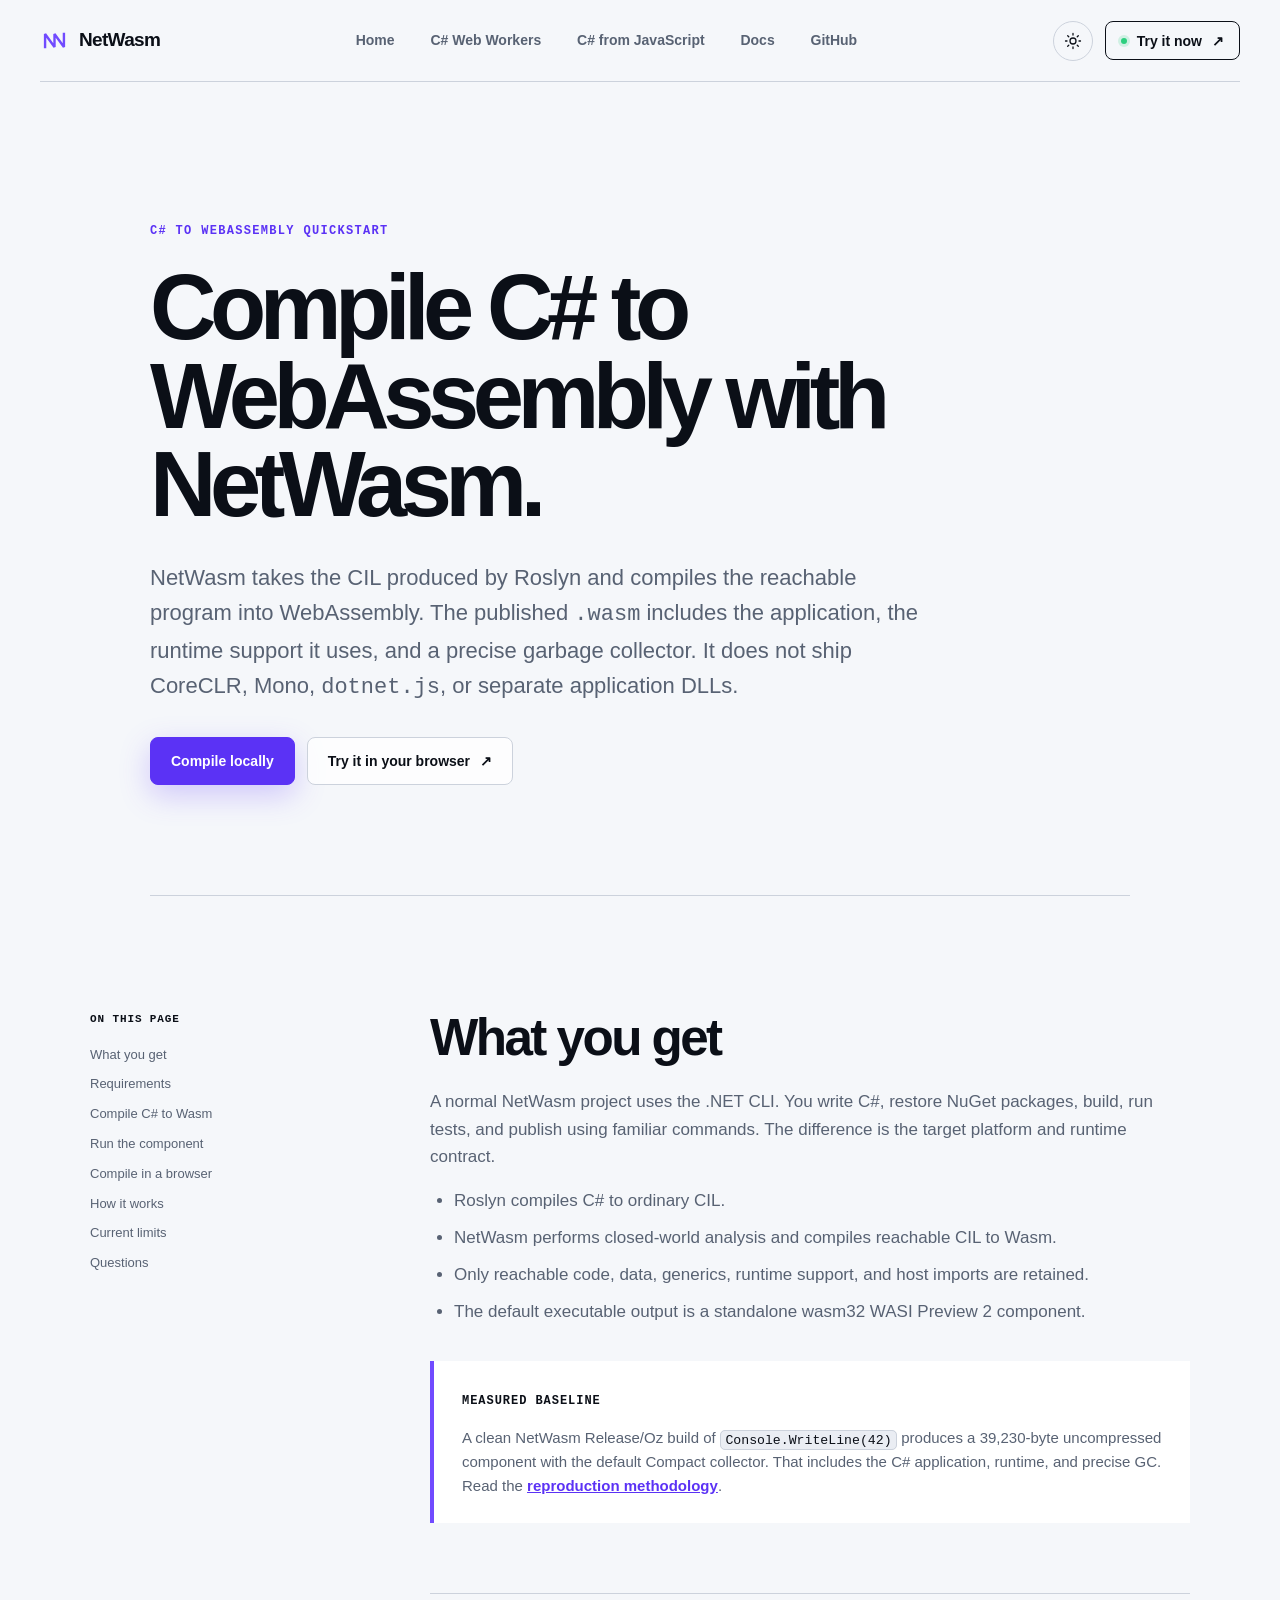
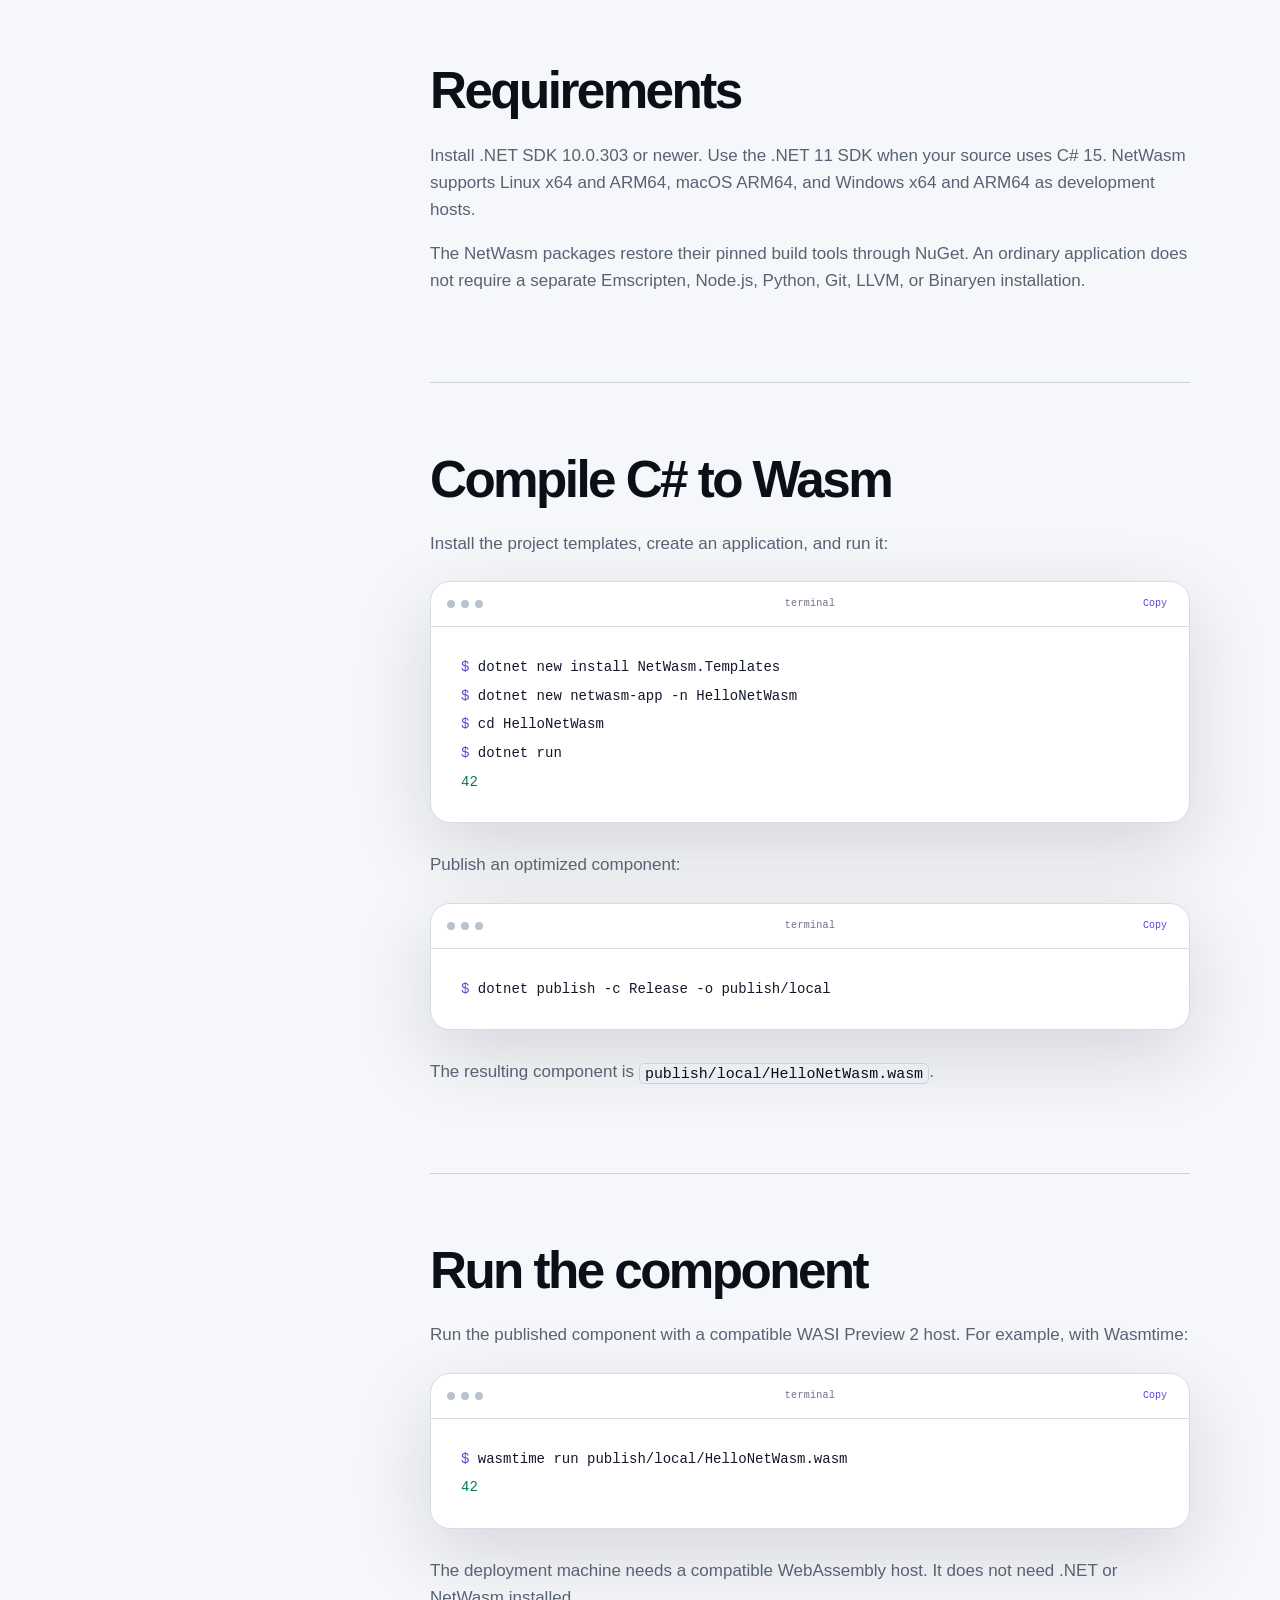
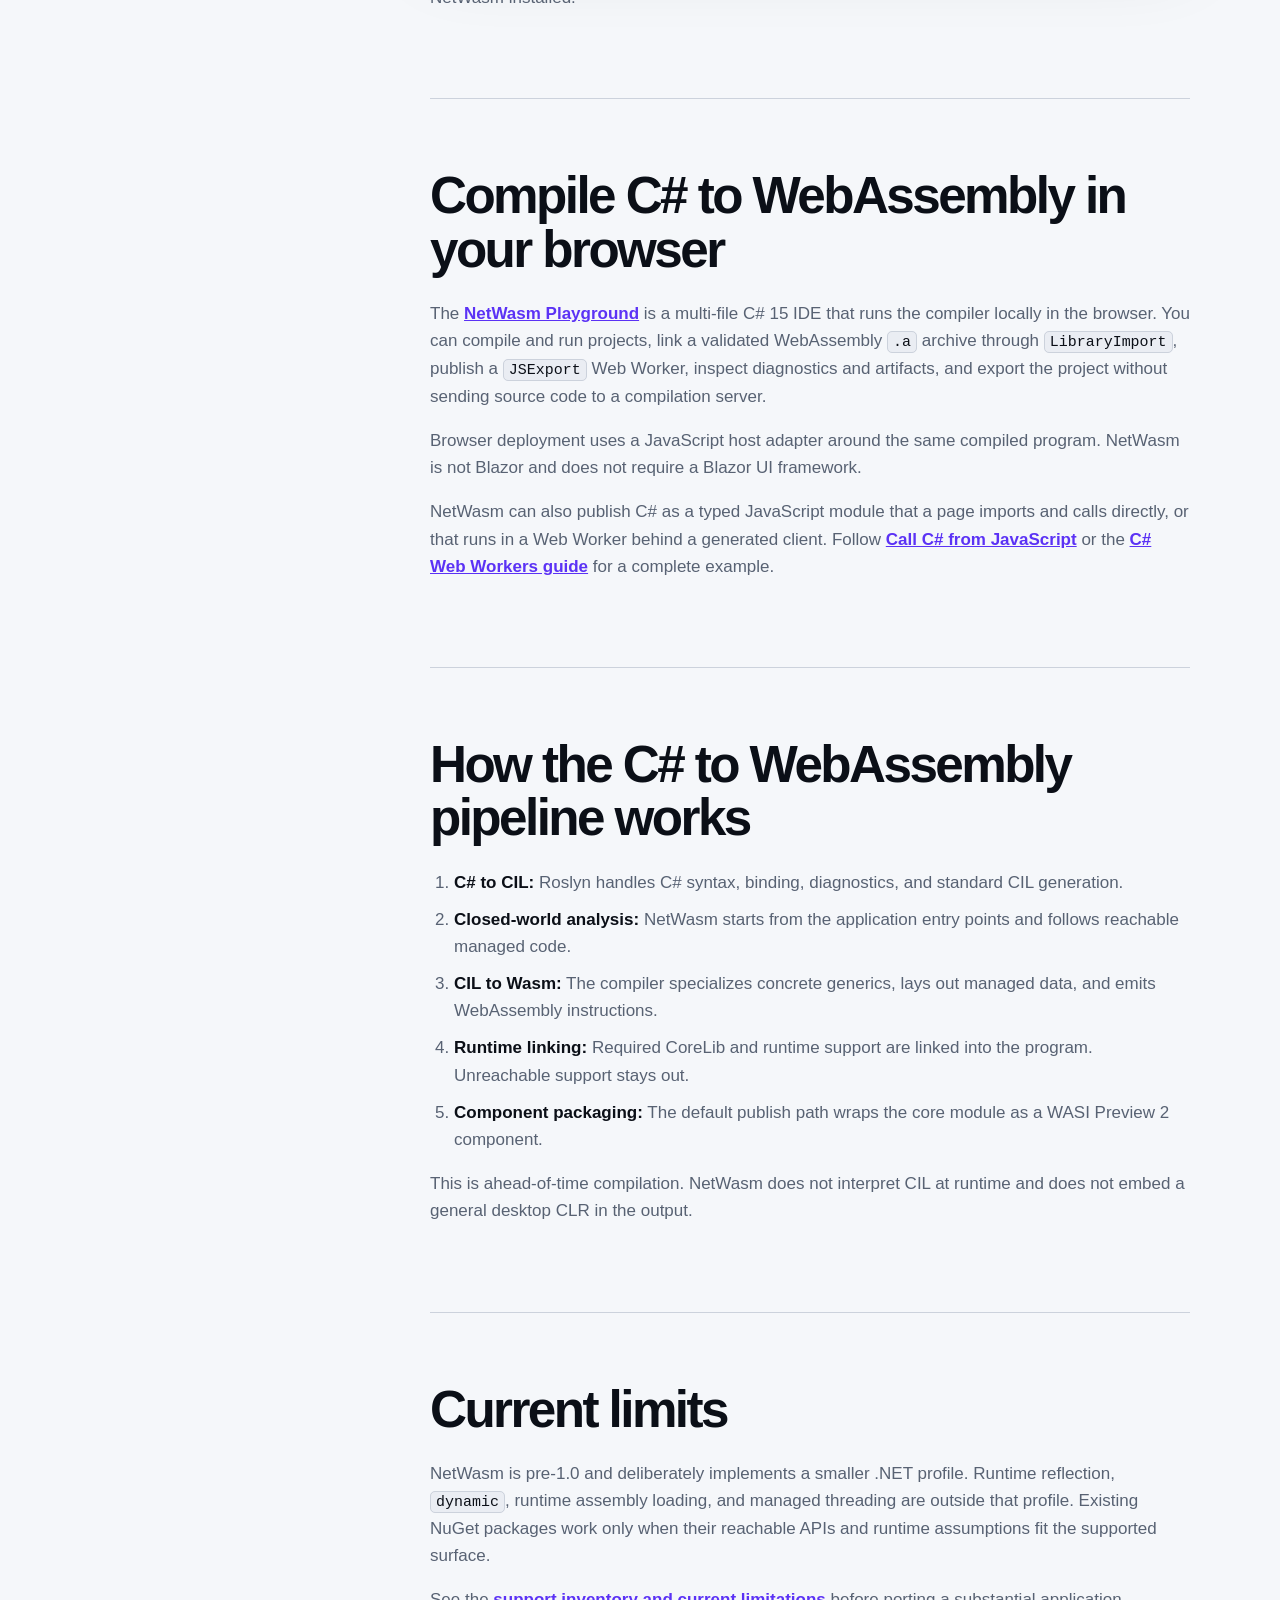
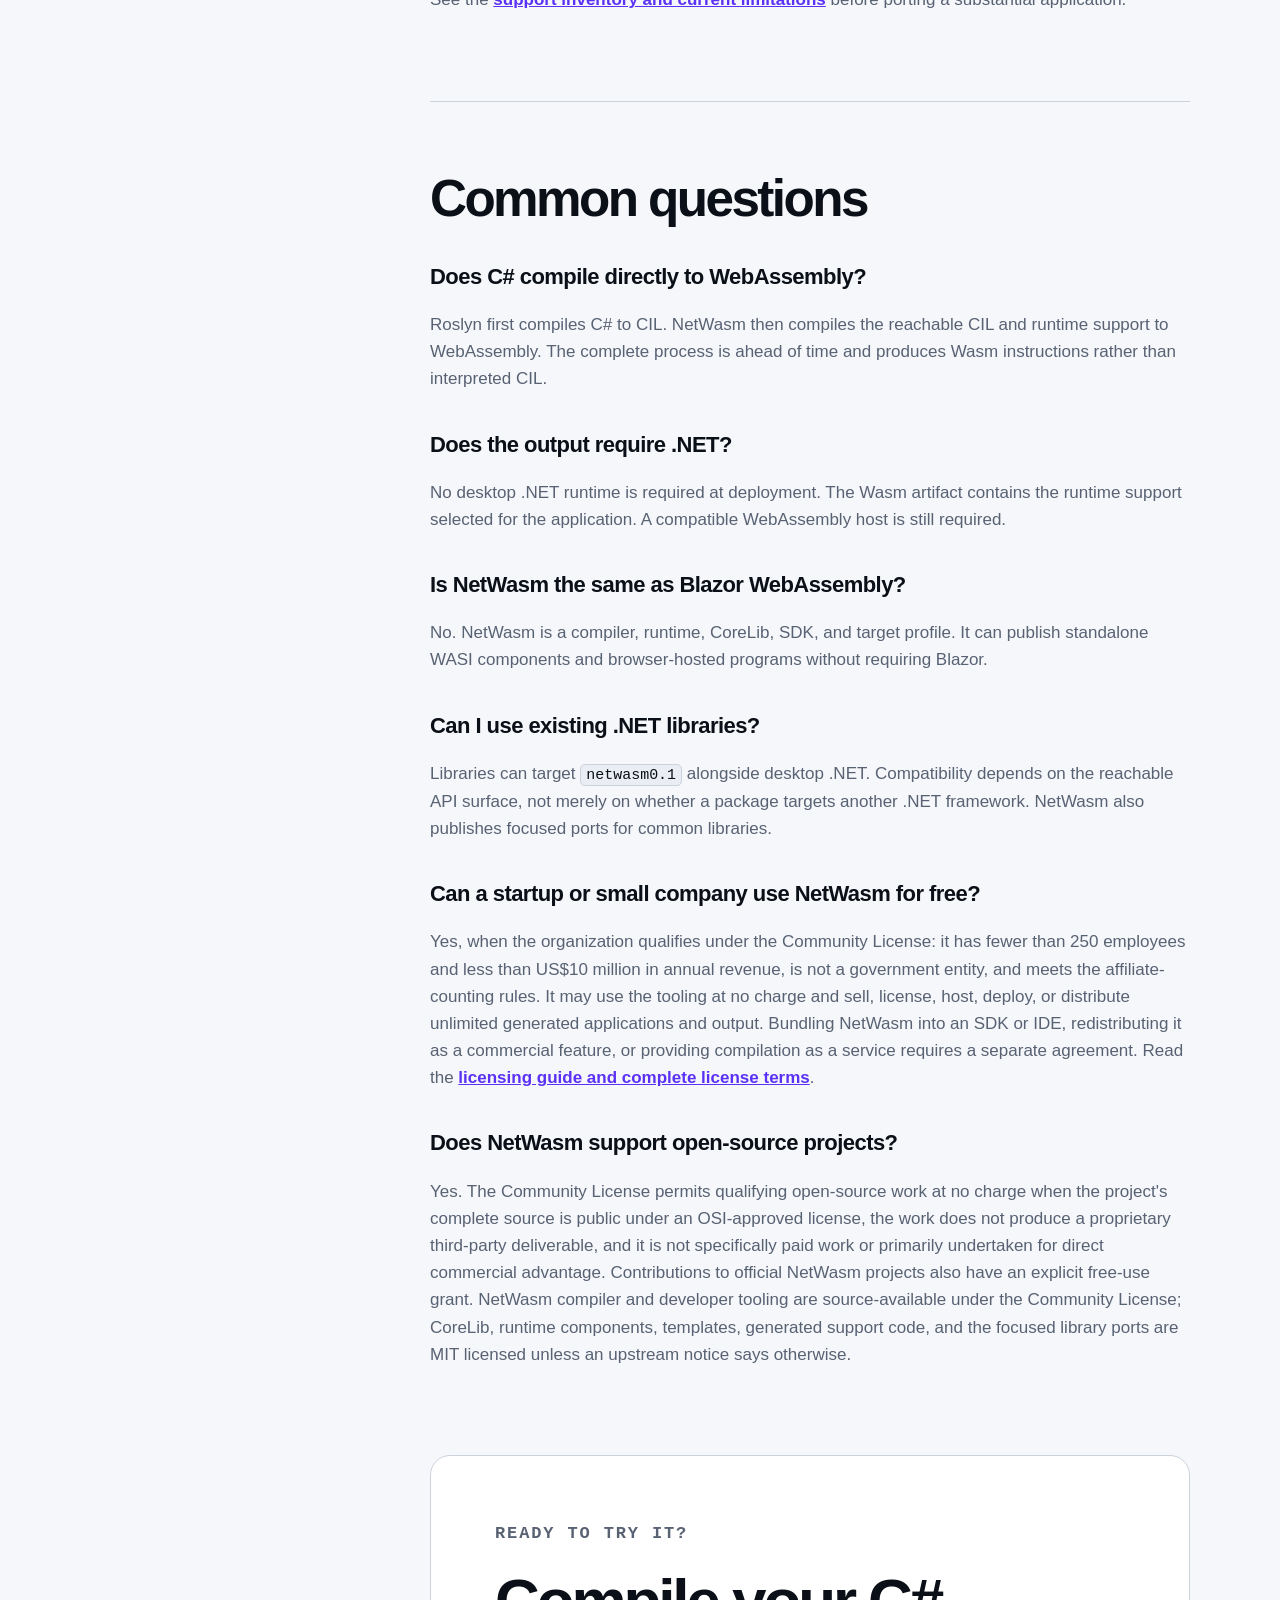
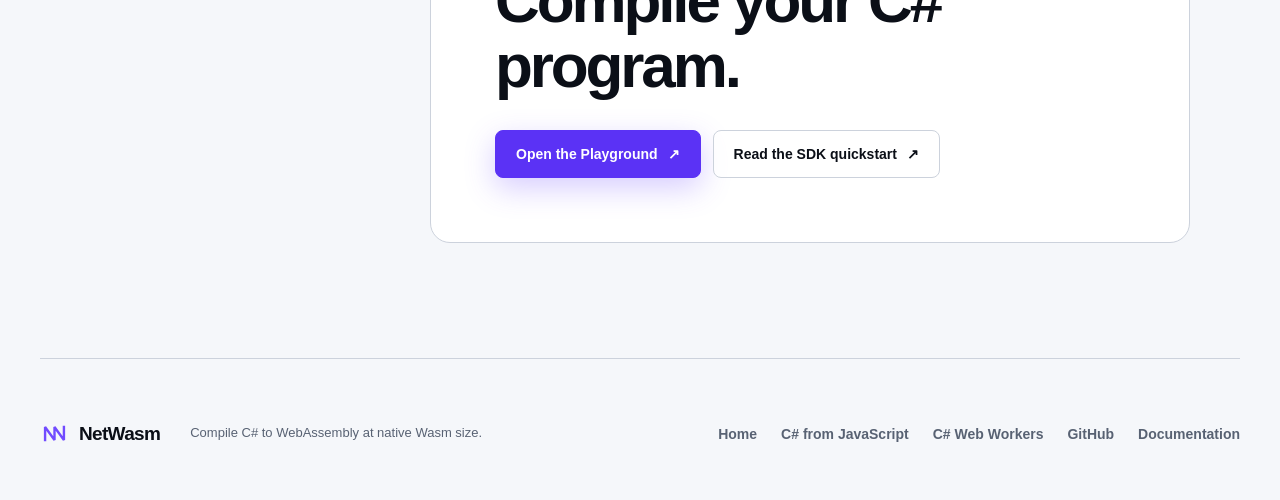
==== compile-csharp-to-webassembly/index.html @ 15cdde7d "Show the 0.11.0 print-42 size The print-42 component is 39,230 bytes (13,434 with Brotli 11) from th" ====
<!doctype html>
<html lang="en">
  <head>
    <meta charset="utf-8">
    <meta name="viewport" content="width=device-width, initial-scale=1">
    <meta name="theme-color" content="#080b10" media="(prefers-color-scheme: dark)">
    <meta name="theme-color" content="#f6f8fb" media="(prefers-color-scheme: light)">
    <meta name="description" content="Compile a C# application to a small, standalone WebAssembly component with NetWasm. Install the template, run locally, and publish one .wasm file.">
    <meta property="og:type" content="article">
    <meta property="og:title" content="How to compile C# to WebAssembly with NetWasm">
    <meta property="og:description" content="A complete C# to WebAssembly quickstart using the .NET CLI and NetWasm.">
    <meta property="og:url" content="https://www.netwasm.com/compile-csharp-to-webassembly/">
    <meta property="og:image" content="https://www.netwasm.com/og-card.png">
    <meta name="twitter:card" content="summary_large_image">
    <meta name="twitter:title" content="How to compile C# to WebAssembly with NetWasm">
    <meta name="twitter:description" content="A complete C# to WebAssembly quickstart using the .NET CLI and NetWasm.">
    <meta name="twitter:image" content="https://www.netwasm.com/og-card.png">
    <link rel="canonical" href="https://www.netwasm.com/compile-csharp-to-webassembly/">
    <link rel="icon" href="../favicon.svg" type="image/svg+xml" sizes="any">
    <link rel="icon" href="../favicon-32.png" type="image/png" sizes="32x32">
    <link rel="apple-touch-icon" href="../apple-touch-icon.png" sizes="180x180">
    <title>How to compile C# to WebAssembly with NetWasm</title>
    <script type="application/ld+json">
      {
        "@context": "https://schema.org",
        "@graph": [
          {
            "@type": "TechArticle",
            "headline": "How to compile C# to WebAssembly with NetWasm",
            "description": "Compile a C# application to a small, standalone WebAssembly component with the .NET CLI and NetWasm.",
            "url": "https://www.netwasm.com/compile-csharp-to-webassembly/",
            "mainEntityOfPage": "https://www.netwasm.com/compile-csharp-to-webassembly/",
            "about": { "@id": "https://www.netwasm.com/#software" }
          },
          {
            "@type": "SoftwareApplication",
            "@id": "https://www.netwasm.com/#software",
            "name": "NetWasm",
            "applicationCategory": "DeveloperApplication",
            "operatingSystem": "Linux, macOS, Windows",
            "description": "NetWasm compiles C# and .NET CIL to small, standalone WebAssembly modules and WASI components.",
            "url": "https://www.netwasm.com/",
            "codeRepository": "https://github.com/zion-sati/NetWasm"
          }
        ]
      }
    </script>
    <link rel="stylesheet" href="../styles.css">
    <script src="../site.js" defer></script>
  </head>
  <body class="guide-page">
    <a class="skip-link" href="#main">Skip to content</a>

    <header class="site-header">
      <a class="brand" href="../" aria-label="NetWasm home">
        <svg class="brand-mark" viewBox="0 0 40 40" aria-hidden="true">
          <path d="M7 29V11l13 18V11l13 18V11"/>
        </svg>
        <span>NetWasm</span>
      </a>
      <nav aria-label="Primary navigation">
        <a href="../">Home</a>
        <a href="../guides/csharp-web-worker/">C# Web Workers</a>
        <a href="../guides/call-csharp-from-javascript/">C# from JavaScript</a>
        <a href="https://github.com/zion-sati/NetWasm/blob/main/docs/index.md" target="_blank" rel="noopener noreferrer">Docs</a>
        <a href="https://github.com/zion-sati/NetWasm" target="_blank" rel="noopener noreferrer">GitHub</a>
      </nav>
      <div class="header-actions">
        <button class="theme-toggle" type="button" aria-label="Change color theme" title="Change color theme">
          <svg class="sun" viewBox="0 0 24 24" aria-hidden="true"><circle cx="12" cy="12" r="4"/><path d="M12 2v2M12 20v2M4.93 4.93l1.42 1.42M17.66 17.66l1.41 1.41M2 12h2M20 12h2M4.93 19.07l1.42-1.42M17.66 6.34l1.41-1.41"/></svg>
          <svg class="moon" viewBox="0 0 24 24" aria-hidden="true"><path d="M20.4 15.5A9 9 0 0 1 8.5 3.6 9 9 0 1 0 20.4 15.5Z"/></svg>
        </button>
        <a class="button button-small playground-link" href="https://playground.netwasm.com/" target="_blank" rel="noopener noreferrer"><i></i> Try it now <span aria-hidden="true">↗</span></a>
      </div>
    </header>

    <main id="main">
      <header class="guide-hero">
        <p class="section-kicker">C# to WebAssembly quickstart</p>
        <h1>Compile C# to WebAssembly with NetWasm.</h1>
        <p>NetWasm takes the CIL produced by Roslyn and compiles the reachable program into WebAssembly. The published <code>.wasm</code> includes the application, the runtime support it uses, and a precise garbage collector. It does not ship CoreCLR, Mono, <code>dotnet.js</code>, or separate application DLLs.</p>
        <div class="guide-actions">
          <a class="button button-primary" href="#compile">Compile locally</a>
          <a class="button button-quiet" href="https://playground.netwasm.com/" target="_blank" rel="noopener noreferrer">Try it in your browser <span aria-hidden="true">↗</span></a>
        </div>
      </header>

      <div class="guide-layout">
        <aside class="guide-toc" aria-label="On this page">
          <strong>On this page</strong>
          <a href="#what-you-get">What you get</a>
          <a href="#requirements">Requirements</a>
          <a href="#compile">Compile C# to Wasm</a>
          <a href="#run">Run the component</a>
          <a href="#browser">Compile in a browser</a>
          <a href="#how-it-works">How it works</a>
          <a href="#limits">Current limits</a>
          <a href="#questions">Questions</a>
        </aside>

        <article class="guide-content">
          <section id="what-you-get">
            <h2>What you get</h2>
            <p>A normal NetWasm project uses the .NET CLI. You write C#, restore NuGet packages, build, run tests, and publish using familiar commands. The difference is the target platform and runtime contract.</p>
            <ul>
              <li>Roslyn compiles C# to ordinary CIL.</li>
              <li>NetWasm performs closed-world analysis and compiles reachable CIL to Wasm.</li>
              <li>Only reachable code, data, generics, runtime support, and host imports are retained.</li>
              <li>The default executable output is a standalone wasm32 WASI Preview 2 component.</li>
            </ul>
            <div class="guide-callout">
              <strong>Measured baseline</strong>
              <p>A clean NetWasm Release/Oz build of <code>Console.WriteLine(42)</code> produces a 39,230-byte uncompressed component with the default Compact collector. That includes the C# application, runtime, and precise GC. Read the <a href="https://github.com/zion-sati/NetWasm/blob/main/docs/size-and-methodology.md" target="_blank" rel="noopener noreferrer">reproduction methodology</a>.</p>
            </div>
          </section>

          <section id="requirements">
            <h2>Requirements</h2>
            <p>Install .NET SDK 10.0.303 or newer. Use the .NET 11 SDK when your source uses C# 15. NetWasm supports Linux x64 and ARM64, macOS ARM64, and Windows x64 and ARM64 as development hosts.</p>
            <p>The NetWasm packages restore their pinned build tools through NuGet. An ordinary application does not require a separate Emscripten, Node.js, Python, Git, LLVM, or Binaryen installation.</p>
          </section>

          <section id="compile">
            <h2>Compile C# to Wasm</h2>
            <p>Install the project templates, create an application, and run it:</p>
            <div class="terminal guide-terminal">
              <div class="terminal-bar">
                <span class="traffic"><i></i><i></i><i></i></span>
                <span>terminal</span>
                <button class="copy-button" type="button" data-copy-target="guide-compile-code">Copy</button>
              </div>
              <!--email_off--><pre id="guide-compile-code"><code><span class="prompt">$</span> dotnet new install NetWasm.Templates
<span class="prompt">$</span> dotnet new netwasm-app -n HelloNetWasm
<span class="prompt">$</span> cd HelloNetWasm
<span class="prompt">$</span> dotnet run
<span class="output">42</span></code></pre><!--/email_off-->
            </div>
            <p>Publish an optimized component:</p>
            <div class="terminal guide-terminal">
              <div class="terminal-bar">
                <span class="traffic"><i></i><i></i><i></i></span>
                <span>terminal</span>
                <button class="copy-button" type="button" data-copy-target="guide-publish-code">Copy</button>
              </div>
              <pre id="guide-publish-code"><code><span class="prompt">$</span> dotnet publish -c Release -o publish/local</code></pre>
            </div>
            <p>The resulting component is <code>publish/local/HelloNetWasm.wasm</code>.</p>
          </section>

          <section id="run">
            <h2>Run the component</h2>
            <p>Run the published component with a compatible WASI Preview 2 host. For example, with Wasmtime:</p>
            <div class="terminal guide-terminal">
              <div class="terminal-bar">
                <span class="traffic"><i></i><i></i><i></i></span>
                <span>terminal</span>
                <button class="copy-button" type="button" data-copy-target="guide-run-code">Copy</button>
              </div>
              <pre id="guide-run-code"><code><span class="prompt">$</span> wasmtime run publish/local/HelloNetWasm.wasm
<span class="output">42</span></code></pre>
            </div>
            <p>The deployment machine needs a compatible WebAssembly host. It does not need .NET or NetWasm installed.</p>
          </section>

          <section id="browser">
            <h2>Compile C# to WebAssembly in your browser</h2>
            <p>The <a href="https://playground.netwasm.com/" target="_blank" rel="noopener noreferrer">NetWasm Playground</a> is a multi-file C# 15 IDE that runs the compiler locally in the browser. You can compile and run projects, link a validated WebAssembly <code>.a</code> archive through <code>LibraryImport</code>, publish a <code>JSExport</code> Web Worker, inspect diagnostics and artifacts, and export the project without sending source code to a compilation server.</p>
            <p>Browser deployment uses a JavaScript host adapter around the same compiled program. NetWasm is not Blazor and does not require a Blazor UI framework.</p>
            <p>NetWasm can also publish C# as a typed JavaScript module that a page imports and calls directly, or that runs in a Web Worker behind a generated client. Follow <a href="../guides/call-csharp-from-javascript/">Call C# from JavaScript</a> or the <a href="../guides/csharp-web-worker/">C# Web Workers guide</a> for a complete example.</p>
          </section>

          <section id="how-it-works">
            <h2>How the C# to WebAssembly pipeline works</h2>
            <ol>
              <li><strong>C# to CIL:</strong> Roslyn handles C# syntax, binding, diagnostics, and standard CIL generation.</li>
              <li><strong>Closed-world analysis:</strong> NetWasm starts from the application entry points and follows reachable managed code.</li>
              <li><strong>CIL to Wasm:</strong> The compiler specializes concrete generics, lays out managed data, and emits WebAssembly instructions.</li>
              <li><strong>Runtime linking:</strong> Required CoreLib and runtime support are linked into the program. Unreachable support stays out.</li>
              <li><strong>Component packaging:</strong> The default publish path wraps the core module as a WASI Preview 2 component.</li>
            </ol>
            <p>This is ahead-of-time compilation. NetWasm does not interpret CIL at runtime and does not embed a general desktop CLR in the output.</p>
          </section>

          <section id="limits">
            <h2>Current limits</h2>
            <p>NetWasm is pre-1.0 and deliberately implements a smaller .NET profile. Runtime reflection, <code>dynamic</code>, runtime assembly loading, and managed threading are outside that profile. Existing NuGet packages work only when their reachable APIs and runtime assumptions fit the supported surface.</p>
            <p>See the <a href="https://github.com/zion-sati/NetWasm/blob/main/docs/support-status.md" target="_blank" rel="noopener noreferrer">support inventory and current limitations</a> before porting a substantial application.</p>
          </section>

          <section id="questions">
            <h2>Common questions</h2>
            <h3>Does C# compile directly to WebAssembly?</h3>
            <p>Roslyn first compiles C# to CIL. NetWasm then compiles the reachable CIL and runtime support to WebAssembly. The complete process is ahead of time and produces Wasm instructions rather than interpreted CIL.</p>

            <h3>Does the output require .NET?</h3>
            <p>No desktop .NET runtime is required at deployment. The Wasm artifact contains the runtime support selected for the application. A compatible WebAssembly host is still required.</p>

            <h3>Is NetWasm the same as Blazor WebAssembly?</h3>
            <p>No. NetWasm is a compiler, runtime, CoreLib, SDK, and target profile. It can publish standalone WASI components and browser-hosted programs without requiring Blazor.</p>

            <h3>Can I use existing .NET libraries?</h3>
            <p>Libraries can target <code>netwasm0.1</code> alongside desktop .NET. Compatibility depends on the reachable API surface, not merely on whether a package targets another .NET framework. NetWasm also publishes focused ports for common libraries.</p>

            <h3>Can a startup or small company use NetWasm for free?</h3>
            <p>Yes, when the organization qualifies under the Community License: it has fewer than 250 employees and less than US$10 million in annual revenue, is not a government entity, and meets the affiliate-counting rules. It may use the tooling at no charge and sell, license, host, deploy, or distribute unlimited generated applications and output. Bundling NetWasm into an SDK or IDE, redistributing it as a commercial feature, or providing compilation as a service requires a separate agreement. Read the <a href="https://github.com/zion-sati/NetWasm/blob/main/docs/licensing.md" target="_blank" rel="noopener noreferrer">licensing guide and complete license terms</a>.</p>

            <h3>Does NetWasm support open-source projects?</h3>
            <p>Yes. The Community License permits qualifying open-source work at no charge when the project's complete source is public under an OSI-approved license, the work does not produce a proprietary third-party deliverable, and it is not specifically paid work or primarily undertaken for direct commercial advantage. Contributions to official NetWasm projects also have an explicit free-use grant. NetWasm compiler and developer tooling are source-available under the Community License; CoreLib, runtime components, templates, generated support code, and the focused library ports are MIT licensed unless an upstream notice says otherwise.</p>
          </section>

          <div class="guide-next">
            <p class="section-kicker">Ready to try it?</p>
            <h2>Compile your C# program.</h2>
            <div class="guide-actions">
              <a class="button button-primary" href="https://playground.netwasm.com/" target="_blank" rel="noopener noreferrer">Open the Playground <span aria-hidden="true">↗</span></a>
              <a class="button button-quiet" href="https://github.com/zion-sati/NetWasm/blob/main/docs/sdk-quickstart.md" target="_blank" rel="noopener noreferrer">Read the SDK quickstart <span aria-hidden="true">↗</span></a>
            </div>
          </div>
        </article>
      </div>
    </main>

    <footer>
      <a class="brand" href="../" aria-label="NetWasm home">
        <svg class="brand-mark" viewBox="0 0 40 40" aria-hidden="true"><path d="M7 29V11l13 18V11l13 18V11"/></svg>
        <span>NetWasm</span>
      </a>
      <p>Compile C# to WebAssembly at native Wasm size.</p>
      <div class="footer-links">
        <a href="../">Home</a>
        <a href="../guides/call-csharp-from-javascript/">C# from JavaScript</a>
        <a href="../guides/csharp-web-worker/">C# Web Workers</a>
        <a href="https://github.com/zion-sati/NetWasm" target="_blank" rel="noopener noreferrer">GitHub</a>
        <a href="https://github.com/zion-sati/NetWasm/blob/main/docs/index.md" target="_blank" rel="noopener noreferrer">Documentation</a>
      </div>
    </footer>
  </body>
</html>
---- styles.css ----
:root {
  color-scheme: light dark;
  --bg: #f5f7fa;
  --bg-raised: #fff;
  --bg-soft: #eaedf3;
  --text: #0b0f17;
  --muted: #586273;
  --line: #ccd2dc;
  --accent: #714bff;
  --accent-bright: #5b32f5;
  --accent-soft: #e8e0ff;
  --cyan: #00a7bd;
  --code-bg: #fff;
  --code-soft: #f1f4f8;
  --code-text: #111827;
  --code-muted: #667085;
  --code-subtle: #475467;
  --code-line: #d6dce6;
  --code-accent: #6341dd;
  --code-success: #087a4b;
  --code-grid: #dfe4ec;
  --traffic: #bac2cf;
  --shadow: 0 26px 80px rgba(19, 23, 33, .14);
  --max: 1200px;
  --radius: 20px;
  --mono: "SFMono-Regular", "Cascadia Code", "Roboto Mono", Consolas, monospace;
  --sans: Inter, ui-sans-serif, -apple-system, BlinkMacSystemFont, "Segoe UI", sans-serif;
}

:root[data-theme="dark"] {
  --bg: #080b10;
  --bg-raised: #0e1219;
  --bg-soft: #141923;
  --text: #f4f6fa;
  --muted: #99a3b3;
  --line: #29313e;
  --accent: #9b7cff;
  --accent-bright: #b19aff;
  --accent-soft: #211a3a;
  --cyan: #2dd4e8;
  --code-bg: #10131a;
  --code-soft: #111720;
  --code-text: #f6f7fb;
  --code-muted: #8791a0;
  --code-subtle: #b7bfcb;
  --code-line: #262d38;
  --code-accent: #a98fff;
  --code-success: #33d589;
  --code-grid: #273040;
  --traffic: #373f4b;
  --shadow: 0 26px 90px rgba(0, 0, 0, .42);
}

@media (prefers-color-scheme: dark) {
  :root:not([data-theme="light"]) {
    --bg: #080b10;
    --bg-raised: #0e1219;
    --bg-soft: #141923;
    --text: #f4f6fa;
    --muted: #99a3b3;
    --line: #29313e;
    --accent: #9b7cff;
    --accent-bright: #b19aff;
    --accent-soft: #211a3a;
    --cyan: #2dd4e8;
    --code-bg: #10131a;
    --code-soft: #111720;
    --code-text: #f6f7fb;
    --code-muted: #8791a0;
    --code-subtle: #b7bfcb;
    --code-line: #262d38;
    --code-accent: #a98fff;
    --code-success: #33d589;
    --code-grid: #273040;
    --traffic: #373f4b;
    --shadow: 0 26px 90px rgba(0, 0, 0, .42);
  }
}

* { box-sizing: border-box; }
html { scroll-behavior: smooth; }
body {
  margin: 0;
  overflow-x: hidden;
  background: var(--bg);
  color: var(--text);
  font-family: var(--sans);
  font-size: 16px;
  line-height: 1.6;
  -webkit-font-smoothing: antialiased;
}
a { color: inherit; }
button, a { -webkit-tap-highlight-color: transparent; }
code, pre { font-family: var(--mono); }

.skip-link {
  position: fixed;
  z-index: 100;
  top: 8px;
  left: 8px;
  padding: 8px 12px;
  background: var(--text);
  color: var(--bg);
  transform: translateY(-150%);
}
.skip-link:focus { transform: none; }

.site-header {
  position: relative;
  z-index: 10;
  width: min(calc(100% - 40px), var(--max));
  height: 82px;
  margin: 0 auto;
  display: flex;
  align-items: center;
  justify-content: space-between;
  border-bottom: 1px solid var(--line);
}
.brand {
  display: inline-flex;
  align-items: center;
  gap: 10px;
  color: var(--text);
  font-size: 19px;
  font-weight: 780;
  letter-spacing: -.035em;
  text-decoration: none;
}
.brand-mark {
  width: 29px;
  height: 29px;
  fill: none;
  stroke: var(--accent);
  stroke-width: 3.3;
  stroke-linecap: square;
  stroke-linejoin: bevel;
}
.site-header nav { display: flex; gap: clamp(18px, 2.8vw, 38px); }
.site-header nav a, .footer-links a {
  color: var(--muted);
  font-size: 14px;
  font-weight: 650;
  text-decoration: none;
}
.site-header nav a:hover, .footer-links a:hover { color: var(--text); }
.header-actions { display: flex; align-items: center; gap: 12px; }
.theme-toggle {
  width: 40px;
  height: 40px;
  display: grid;
  place-items: center;
  border: 1px solid var(--line);
  border-radius: 50%;
  background: transparent;
  color: var(--text);
  cursor: pointer;
}
.theme-toggle:hover { background: var(--bg-soft); }
.theme-toggle svg { width: 18px; height: 18px; fill: none; stroke: currentColor; stroke-width: 1.7; stroke-linecap: round; }
.theme-toggle .moon { display: none; }
:root[data-theme="dark"] .theme-toggle .sun { display: none; }
:root[data-theme="dark"] .theme-toggle .moon { display: block; }
@media (prefers-color-scheme: dark) {
  :root:not([data-theme="light"]) .theme-toggle .sun { display: none; }
  :root:not([data-theme="light"]) .theme-toggle .moon { display: block; }
}

.button {
  min-height: 48px;
  padding: 0 20px;
  display: inline-flex;
  align-items: center;
  justify-content: center;
  gap: 10px;
  border: 1px solid var(--line);
  border-radius: 8px;
  font-size: 14px;
  font-weight: 750;
  line-height: 1;
  text-decoration: none;
  transition: transform .18s ease, background-color .18s ease, border-color .18s ease;
}
.button:hover { transform: translateY(-2px); }
.button-small { min-height: 39px; padding: 0 15px; border-color: var(--text); }
.github-star { border-color: var(--accent-bright); background: var(--accent-bright); color: white; }
.github-star:hover { background: var(--accent); }
.github-star svg { width: 17px; height: 17px; fill: currentColor; }
.playground-link i { width: 6px; height: 6px; border-radius: 50%; background: #2dcf7f; box-shadow: 0 0 0 3px color-mix(in srgb, #2dcf7f 18%, transparent); }
.button-primary {
  border-color: var(--accent-bright);
  background: var(--accent-bright);
  color: white;
  box-shadow: 0 10px 30px color-mix(in srgb, var(--accent) 28%, transparent);
}
.button-primary:hover { background: var(--accent); }
.button-primary svg { width: 19px; fill: none; stroke: currentColor; stroke-width: 1.7; }
.button-quiet { background: color-mix(in srgb, var(--bg-raised) 78%, transparent); }
.button-quiet:hover { border-color: var(--muted); }

.hero {
  position: relative;
  width: min(calc(100% - 40px), var(--max));
  min-height: 680px;
  margin: 0 auto;
  padding: clamp(76px, 10vw, 132px) 0 110px;
  display: grid;
  grid-template-columns: minmax(0, 1.15fr) minmax(360px, .85fr);
  align-items: center;
  gap: clamp(50px, 8vw, 110px);
}
.hero-glow {
  position: absolute;
  z-index: -1;
  width: 800px;
  height: 500px;
  left: -360px;
  top: -120px;
  background: radial-gradient(ellipse, color-mix(in srgb, var(--accent) 18%, transparent), transparent 68%);
  pointer-events: none;
}
.eyebrow, .section-kicker {
  margin: 0 0 22px;
  color: var(--accent-bright);
  font-family: var(--mono);
  font-size: 12px;
  font-weight: 750;
  letter-spacing: .11em;
  text-transform: uppercase;
}
.eyebrow { display: flex; align-items: center; gap: 10px; }
.eyebrow > span { width: 25px; height: 2px; background: var(--accent); }
.hero h1 {
  max-width: 720px;
  margin: 0;
  font-size: clamp(58px, 8.2vw, 112px);
  font-weight: 820;
  letter-spacing: -.075em;
  line-height: .88;
}
.hero h1 em { color: var(--accent); font-style: normal; }
.hero-lede {
  max-width: 660px;
  margin: 34px 0 0;
  color: var(--muted);
  font-size: clamp(19px, 2vw, 24px);
  line-height: 1.45;
}
.hero-actions { margin-top: 36px; display: flex; flex-wrap: wrap; gap: 12px; }
.hero-note { margin: 18px 0 0; color: var(--muted); font-family: var(--mono); font-size: 12px; }
.hero-hosts { display: inline-block; margin: 22px 0 0; padding: 10px 14px; border: 1px solid var(--line); border-radius: 12px; color: var(--muted); font-size: 14px; line-height: 1.5; }
.hero-hosts strong { color: var(--text); }
.pulse {
  width: 7px;
  height: 7px;
  margin-right: 7px;
  display: inline-block;
  border-radius: 50%;
  background: #2dcf7f;
  box-shadow: 0 0 0 4px color-mix(in srgb, #2dcf7f 18%, transparent);
}

.proof-card {
  overflow: hidden;
  transform: rotate(1.5deg);
  border: 1px solid var(--code-line);
  border-radius: var(--radius);
  background: var(--code-bg);
  color: var(--code-text);
  box-shadow: var(--shadow);
}
.proof-card:hover { transform: rotate(.5deg) translateY(-3px); transition: transform .3s ease; }
.proof-topline, .terminal-bar {
  min-height: 45px;
  padding: 0 16px;
  display: grid;
  grid-template-columns: 1fr auto 1fr;
  align-items: center;
  border-bottom: 1px solid var(--code-line);
  color: var(--code-muted);
  font-family: var(--mono);
  font-size: 10px;
  letter-spacing: .03em;
}
.traffic { display: flex; gap: 6px; justify-self: start; }
.traffic i { width: 8px; height: 8px; border-radius: 50%; background: var(--traffic); }
.proof-status { justify-self: end; color: var(--code-success); }
.proof-status::before { content: "●"; margin-right: 5px; }
.proof-body { padding: 34px 38px 30px; }
.proof-label { margin: 0; color: var(--code-muted); font-family: var(--mono); font-size: 11px; letter-spacing: .15em; }
.proof-number { margin: 6px 0 -8px; color: var(--code-text); font-family: var(--mono); font-size: clamp(60px, 7.4vw, 92px); font-weight: 760; letter-spacing: -.09em; line-height: 1; }
.proof-unit { margin: 0; color: var(--accent); font-family: var(--mono); font-size: 16px; font-weight: 700; }
.proof-rule { height: 1px; margin: 28px 0 22px; background: var(--code-line); }
.proof-body ul { margin: 0; padding: 0; display: grid; grid-template-columns: 1fr 1fr; gap: 10px; list-style: none; color: var(--code-subtle); font-size: 12px; }
.proof-body li span { margin-right: 5px; color: var(--code-success); }
.proof-footer { padding: 17px 20px; display: flex; justify-content: space-between; align-items: center; gap: 14px; border-top: 1px solid var(--code-line); background: var(--code-soft); font-size: 11px; }
.proof-footer code { color: var(--code-text); }
.proof-footer a { color: var(--code-accent); font-family: var(--mono); text-decoration: none; }

.manifesto {
  overflow: hidden;
  min-height: 82px;
  padding: 0 4vw;
  display: flex;
  align-items: center;
  justify-content: center;
  gap: clamp(20px, 5vw, 80px);
  border-block: 1px solid var(--line);
  background: var(--text);
  color: var(--bg);
  white-space: nowrap;
}
.manifesto p { margin: 0; font-family: var(--mono); font-size: clamp(11px, 1.2vw, 15px); font-weight: 800; letter-spacing: .07em; }
.manifesto p::before { content: "×"; margin-right: 10px; color: var(--accent); font-size: 1.5em; }

.section { width: min(calc(100% - 40px), var(--max)); margin: 0 auto; padding: clamp(90px, 12vw, 160px) 0; }
.size-comparison { border-bottom: 1px solid var(--line); }
.size-comparison .section-heading h2 span { color: var(--accent); }
.comparison-chart {
  display: block;
  overflow: hidden;
  border: 1px solid var(--line);
  border-radius: var(--radius);
  background: #080b10;
  box-shadow: var(--shadow);
  text-decoration: none;
  transition: transform .2s ease, border-color .2s ease;
}
.comparison-chart:hover { transform: translateY(-4px); border-color: var(--accent); }
.comparison-chart:focus-visible { outline: 3px solid var(--accent); outline-offset: 4px; }
.comparison-chart img { display: block; width: 100%; height: auto; }
.comparison-note { margin: 20px 0 0; color: var(--muted); font-family: var(--mono); font-size: 12px; }
.comparison-note a { color: var(--accent-bright); font-weight: 700; text-decoration: none; }
.comparison-note a:hover { text-decoration: underline; }
.origin {
  display: grid;
  grid-template-columns: 1fr 1fr;
  gap: clamp(40px, 8vw, 120px);
  align-items: center;
  border-bottom: 1px solid var(--line);
}
.origin h2 { margin: 0; font-size: clamp(40px, 5vw, 68px); letter-spacing: -.06em; line-height: 1; }
.origin-lead h2 { color: var(--muted); }
.origin-punch { position: relative; padding: clamp(32px, 5vw, 60px); border-left: 4px solid var(--accent); background: var(--bg-raised); }
.origin-punch > span { position: absolute; top: -12px; right: 20px; padding: 4px 9px; background: var(--accent); color: white; font-family: var(--mono); font-size: 10px; font-weight: 800; letter-spacing: .09em; }
.origin-punch h2 { color: var(--accent); }
.origin-punch p { margin: 24px 0 0; color: var(--muted); font-family: var(--mono); font-size: 12px; line-height: 1.8; }
.statement { text-align: center; }
.statement h2, .section-heading h2, .quickstart h2, .final-cta h2 {
  margin: 0;
  font-size: clamp(44px, 6.6vw, 82px);
  font-weight: 800;
  letter-spacing: -.065em;
  line-height: .98;
}
.statement h2 span, .final-cta h2 span { color: var(--accent); }
.statement-copy { max-width: 700px; margin: 30px auto 0; color: var(--muted); font-size: 19px; }
.flow { margin-top: 72px; display: grid; grid-template-columns: 1fr 70px 1fr 70px 1fr 70px 1.2fr; align-items: center; }
.flow > svg { width: 100%; fill: none; stroke: var(--line); stroke-width: 1.2; }
.flow-node {
  min-height: 136px;
  padding: 20px;
  display: flex;
  flex-direction: column;
  justify-content: center;
  border: 1px solid var(--line);
  border-radius: 12px;
  background: var(--bg-raised);
  text-align: left;
}
.flow-node span { color: var(--muted); font-family: var(--mono); font-size: 10px; }
.flow-node strong { margin-top: 9px; font-size: 24px; letter-spacing: -.03em; }
.flow-node small { color: var(--muted); }
.flow-node-accent { border-color: var(--accent); box-shadow: inset 0 0 0 1px var(--accent); }
.flow-node-final { background: var(--accent-bright); color: white; border-color: var(--accent-bright); }
.flow-node-final span, .flow-node-final small { color: #e2d9ff; }

.aot-section {
  display: grid;
  grid-template-columns: minmax(0, 1.08fr) minmax(340px, .92fr);
  gap: clamp(48px, 8vw, 100px);
  align-items: center;
  border-top: 1px solid var(--line);
}
.aot-copy h2 {
  max-width: 760px;
  margin: 0;
  font-size: clamp(42px, 6vw, 76px);
  font-weight: 800;
  letter-spacing: -.065em;
  line-height: .98;
}
.aot-copy > p:not(.section-kicker) {
  max-width: 700px;
  margin: 28px 0 0;
  color: var(--muted);
  font-size: 19px;
}
.aot-copy .button { margin-top: 30px; }
.aot-proof {
  overflow: hidden;
  border: 1px solid var(--code-line);
  border-radius: var(--radius);
  background: var(--code-bg);
  color: var(--code-text);
  box-shadow: var(--shadow);
}
.aot-proof-label {
  margin: 0;
  padding: 18px 22px;
  border-bottom: 1px solid var(--code-line);
  color: var(--code-muted);
  font-family: var(--mono);
  font-size: 10px;
  font-weight: 750;
  letter-spacing: .13em;
}
.aot-proof > div {
  min-height: 76px;
  padding: 15px 22px;
  display: grid;
  grid-template-columns: 36px minmax(0, 1fr) auto;
  gap: 12px;
  align-items: center;
  border-bottom: 1px solid var(--code-line);
}
.aot-proof > div > span {
  color: var(--code-accent);
  font-family: var(--mono);
  font-size: 11px;
  font-weight: 750;
}
.aot-proof > div > strong { font-size: 15px; }
.aot-proof > div > small {
  color: var(--code-muted);
  font-family: var(--mono);
  font-size: 10px;
  white-space: nowrap;
}
.aot-result {
  margin: 0;
  padding: 19px 22px;
  background: var(--code-soft);
  color: var(--code-success);
  font-family: var(--mono);
  font-size: 12px;
  font-weight: 700;
}
.aot-result span { margin-right: 8px; }

.feature-section, .ecosystem { border-top: 1px solid var(--line); }
.section-heading { display: grid; grid-template-columns: 1.6fr .7fr; gap: 70px; align-items: end; margin-bottom: 60px; }
.section-heading h2 { font-size: clamp(38px, 5vw, 64px); }
.section-heading > p { margin: 0; color: var(--muted); font-size: 18px; }
.feature-grid { display: grid; grid-template-columns: 1.25fr .75fr; gap: 16px; }
.feature {
  position: relative;
  overflow: hidden;
  min-height: 350px;
  padding: clamp(28px, 4vw, 46px);
  display: flex;
  flex-direction: column;
  justify-content: flex-end;
  border: 1px solid var(--line);
  border-radius: var(--radius);
  background: var(--bg-raised);
}
.feature-large { grid-row: span 2; min-height: 716px; }
.feature-wide { grid-column: 1 / -1; min-height: 290px; display: grid; grid-template-columns: 1fr 1fr; align-items: center; gap: 60px; }
.feature-index { margin: 0 0 12px; color: var(--accent-bright); font-family: var(--mono); font-size: 11px; font-weight: 750; letter-spacing: .08em; }
.feature h3, .ecosystem-card h3 { margin: 0 0 12px; font-size: clamp(26px, 3vw, 38px); letter-spacing: -.045em; line-height: 1.06; }
.feature > p:last-child, .feature > div > p:last-child { max-width: 500px; margin: 0; color: var(--muted); }
.feature-icon { position: absolute; top: 38px; right: 38px; color: var(--accent); font-family: var(--mono); font-size: 50px; font-weight: 700; }
.feature-icon-rings { inset: 80px 0 auto; height: 290px; display: grid; place-items: center; }
.feature-icon-rings i { position: absolute; width: 210px; height: 210px; border: 1px solid var(--accent); border-radius: 50%; opacity: .55; }
.feature-icon-rings i:nth-child(2) { width: 150px; height: 150px; opacity: .8; }
.feature-icon-rings i:nth-child(3) { width: 74px; height: 74px; background: var(--accent); box-shadow: 0 0 70px var(--accent); }
.memory-visual { display: grid; gap: 18px; }
.memory-visual span { position: relative; height: 48px; overflow: hidden; border: 1px solid var(--line); border-radius: 7px; background: var(--bg-soft); }
.memory-visual i { position: absolute; inset: 0 auto 0 0; width: var(--w); background: linear-gradient(90deg, var(--accent-bright), var(--cyan)); }
.memory-visual b { position: relative; z-index: 1; height: 100%; padding: 0 16px; display: flex; align-items: center; color: white; font-family: var(--mono); font-size: 12px; }

.command-strip { padding: 24px; display: flex; justify-content: space-around; align-items: center; gap: 15px; border: 1px solid var(--line); border-radius: 12px; background: var(--bg-raised); color: var(--accent-bright); }
.command-strip span { color: var(--line); }
.ecosystem-grid { margin-top: 16px; display: grid; grid-template-columns: repeat(3, 1fr); gap: 16px; }
.ecosystem-card {
  min-height: 420px;
  padding: 34px;
  display: flex;
  flex-direction: column;
  border: 1px solid var(--line);
  border-radius: var(--radius);
  background: var(--bg-raised);
  text-decoration: none;
  transition: transform .2s ease, border-color .2s ease;
}
.ecosystem-card:hover { transform: translateY(-5px); border-color: var(--accent); }
.ecosystem-card-wide { grid-column: 1 / -1; min-height: 300px; }
.ecosystem-number { color: var(--accent); font-family: var(--mono); font-size: 64px; font-weight: 770; letter-spacing: -.07em; }
.ecosystem-card h3 { margin-top: auto; font-size: 27px; }
.ecosystem-card p { margin: 0 0 28px; color: var(--muted); }
.ecosystem-card strong { color: var(--accent-bright); font-size: 13px; }
.ecosystem-card strong span { margin-left: 5px; }

.quickstart { display: grid; grid-template-columns: .85fr 1.15fr; gap: clamp(50px, 8vw, 110px); align-items: center; border-top: 1px solid var(--line); }
.quickstart h2 { font-size: clamp(48px, 6vw, 76px); }
.quickstart-copy > p:not(.section-kicker) { color: var(--muted); font-size: 18px; }
.quickstart-copy .prereq { font-size: 13px; }
.text-link { color: var(--accent-bright); font-weight: 750; text-decoration: none; }
.terminal { overflow: hidden; border: 1px solid var(--code-line); border-radius: var(--radius); background: var(--code-bg); color: var(--code-text); box-shadow: var(--shadow); }
.terminal-bar { grid-template-columns: 1fr auto 1fr; }
.copy-button { justify-self: end; border: 0; background: transparent; color: var(--code-accent); font-family: var(--mono); font-size: 10px; cursor: pointer; }
.terminal pre { overflow-x: auto; margin: 0; padding: clamp(24px, 4vw, 42px); font-size: clamp(12px, 1.3vw, 15px); line-height: 2.05; }
.terminal .prompt { color: var(--code-accent); }
.terminal .output { color: var(--code-success); }

.final-cta {
  position: relative;
  overflow: hidden;
  width: min(calc(100% - 40px), 1340px);
  padding-inline: clamp(25px, 7vw, 100px);
  border: 1px solid var(--code-line);
  border-radius: 28px;
  background: var(--code-bg);
  color: var(--code-text);
}
.final-cta > *:not(.final-grid) { position: relative; z-index: 1; }
.final-cta h2 { font-size: clamp(60px, 9vw, 118px); }
.final-cta p:not(.section-kicker) { max-width: 610px; color: var(--code-muted); font-size: 19px; }
.final-grid { position: absolute; inset: 0 0 0 58%; opacity: .5; background-image: linear-gradient(var(--code-grid) 1px, transparent 1px), linear-gradient(90deg, var(--code-grid) 1px, transparent 1px); background-size: 48px 48px; transform: perspective(450px) rotateY(-18deg) scale(1.2); mask-image: linear-gradient(90deg, transparent, black); }
.boundary { padding-block: 60px; display: grid; grid-template-columns: 1fr 2fr auto; gap: 40px; align-items: start; }
.boundary h2 { margin: 0; font-size: 19px; line-height: 1.3; }
.boundary p { margin: 0; color: var(--muted); font-size: 13px; }
.boundary a { color: var(--accent-bright); font-size: 13px; font-weight: 700; text-decoration: none; white-space: nowrap; }

.guide-hero {
  width: min(calc(100% - 40px), 980px);
  margin: 0 auto;
  padding: clamp(80px, 11vw, 140px) 0 clamp(70px, 9vw, 110px);
  border-bottom: 1px solid var(--line);
}
.guide-hero h1 {
  max-width: 920px;
  margin: 0;
  font-size: clamp(48px, 7.5vw, 92px);
  font-weight: 820;
  letter-spacing: -.07em;
  line-height: .96;
}
.guide-hero > p:not(.section-kicker) {
  max-width: 780px;
  margin: 32px 0 0;
  color: var(--muted);
  font-size: clamp(18px, 2vw, 22px);
}
.guide-actions { margin-top: 32px; display: flex; flex-wrap: wrap; gap: 12px; }
.guide-layout {
  width: min(calc(100% - 40px), 1100px);
  margin: 0 auto;
  padding: clamp(70px, 9vw, 120px) 0;
  display: grid;
  grid-template-columns: 220px minmax(0, 760px);
  justify-content: space-between;
  gap: clamp(50px, 8vw, 100px);
}
.guide-toc {
  position: sticky;
  top: 30px;
  align-self: start;
  display: grid;
  gap: 9px;
  font-size: 13px;
}
.guide-toc strong { margin-bottom: 7px; font-family: var(--mono); font-size: 11px; letter-spacing: .08em; text-transform: uppercase; }
.guide-toc a { color: var(--muted); text-decoration: none; }
.guide-toc a:hover { color: var(--accent-bright); }
.guide-content { min-width: 0; }
.guide-content section { padding: 0 0 70px; scroll-margin-top: 30px; }
.guide-content section + section { padding-top: 70px; border-top: 1px solid var(--line); }
.guide-content h2 {
  margin: 0 0 24px;
  font-size: clamp(34px, 4vw, 52px);
  letter-spacing: -.05em;
  line-height: 1.04;
}
.guide-content h3 { margin: 34px 0 8px; font-size: 22px; letter-spacing: -.025em; }
.guide-content p, .guide-content li { color: var(--muted); font-size: 17px; }
.guide-content strong { color: var(--text); }
.guide-content a:not(.button) { color: var(--accent-bright); font-weight: 650; }
.guide-content ul, .guide-content ol { padding-left: 24px; }
.guide-content li + li { margin-top: 10px; }
.guide-content code:not(pre code) { padding: .12em .34em; border: 1px solid var(--line); border-radius: 5px; background: var(--bg-soft); color: var(--text); font-size: .88em; }
.table-scroll { overflow-x: auto; margin: 26px 0; border: 1px solid var(--line); border-radius: 14px; background: var(--bg-raised); }
.guide-content table { width: 100%; border-collapse: collapse; font-size: 15px; font-variant-numeric: tabular-nums; }
.guide-content th, .guide-content td { padding: 11px 16px; border-bottom: 1px solid var(--line); text-align: right; white-space: nowrap; }
.guide-content th:first-child, .guide-content td:first-child { text-align: left; }
.guide-content th { color: var(--text); font-weight: 700; background: var(--bg-soft); }
.guide-content td { color: var(--muted); }
.guide-content tbody tr:last-child td { border-bottom: 0; }
.guide-callout { margin: 35px 0 0; padding: 25px 28px; border-left: 4px solid var(--accent); background: var(--bg-raised); }
.guide-callout > strong { font-family: var(--mono); font-size: 12px; letter-spacing: .08em; text-transform: uppercase; }
.guide-callout p { margin-bottom: 0; font-size: 15px; }
.guide-terminal { margin: 24px 0 28px; }
.guide-terminal pre { padding: 26px 30px; font-size: 14px; }
.guide-next { padding: clamp(36px, 6vw, 64px); border: 1px solid var(--line); border-radius: var(--radius); background: var(--bg-raised); }
.guide-next h2 { margin: 0; font-size: clamp(36px, 5vw, 62px); }


footer { width: min(calc(100% - 40px), var(--max)); min-height: 150px; margin: 0 auto; display: grid; grid-template-columns: auto 1fr auto; align-items: center; gap: 30px; border-top: 1px solid var(--line); }
footer > p { color: var(--muted); font-size: 13px; }
.footer-links { display: flex; gap: 24px; }

@media (max-width: 900px) {
  .site-header nav { display: none; }
  .hero { grid-template-columns: 1fr; padding-top: 80px; }
  .hero-copy { max-width: 760px; }
  .proof-card { max-width: 580px; transform: none; }
  .flow { grid-template-columns: 1fr 34px 1fr; gap: 7px; }
  .flow > svg:nth-of-type(2), .flow > svg:nth-of-type(3) { display: none; }
  .flow-node:nth-of-type(3), .flow-node:nth-of-type(4) { margin-top: 10px; }
  .section-heading, .quickstart { grid-template-columns: 1fr; }
  .aot-section { grid-template-columns: 1fr; }
  .aot-proof { max-width: 680px; }
  .origin { grid-template-columns: 1fr; }
  .ecosystem-grid { grid-template-columns: 1fr; }
  .ecosystem-card { min-height: 310px; }
  .ecosystem-card-wide { grid-column: auto; }
  .boundary { grid-template-columns: 1fr; gap: 15px; }
  .guide-layout { grid-template-columns: 1fr; }
  .guide-toc { position: static; grid-template-columns: repeat(2, minmax(0, 1fr)); padding: 22px; border: 1px solid var(--line); border-radius: 12px; }
  .guide-toc strong { grid-column: 1 / -1; }
  footer { grid-template-columns: 1fr auto; }
  footer > p { display: none; }
}

@media (max-width: 650px) {
  .site-header { width: min(calc(100% - 28px), var(--max)); }
  .header-actions .button { display: none; }
  .header-actions .github-star { width: 40px; padding: 0; display: inline-flex; }
  .github-star span { display: none; }
  .hero, .section, footer { width: min(calc(100% - 28px), var(--max)); }
  .guide-hero, .guide-layout { width: min(calc(100% - 28px), var(--max)); }
  .guide-hero { padding-top: 70px; }
  .guide-hero h1 { font-size: clamp(44px, 13vw, 64px); }
  .guide-actions { align-items: stretch; flex-direction: column; }
  .guide-actions .button { width: 100%; }
  .guide-toc { grid-template-columns: 1fr; }
  .guide-content section { padding-bottom: 55px; }
  .guide-content section + section { padding-top: 55px; }
  .guide-terminal pre { padding: 22px 20px; font-size: 12px; }
  .hero { min-height: 0; padding: 70px 0 80px; gap: 55px; }
  .hero-glow { width: 100vw; left: -14px; }
  .eyebrow { font-size: 10px; letter-spacing: .08em; }
  .hero h1 { font-size: clamp(42px, 12vw, 58px); }
  .hero-lede { font-size: 18px; }
  .hero-actions { align-items: stretch; flex-direction: column; }
  .hero-actions .button { width: 100%; }
  .proof-body { padding: 28px 24px; }
  .proof-body ul { grid-template-columns: 1fr; }
  .proof-footer { align-items: flex-start; flex-direction: column; }
  .manifesto { min-height: 64px; justify-content: flex-start; gap: 32px; }
  .manifesto p:nth-child(n+3) { display: none; }
  .flow { grid-template-columns: 1fr; gap: 8px; }
  .flow > svg { width: 45px; transform: rotate(90deg); justify-self: center; }
  .flow > svg:nth-of-type(2), .flow > svg:nth-of-type(3) { display: block; }
  .flow-node:nth-of-type(3), .flow-node:nth-of-type(4) { margin-top: 0; }
  .aot-copy .button { width: 100%; }
  .aot-proof > div { grid-template-columns: 30px minmax(0, 1fr); }
  .aot-proof > div > small { grid-column: 2; }
  .feature-grid { grid-template-columns: 1fr; }
  .feature-large { min-height: 600px; }
  .feature-wide { grid-column: auto; min-height: 430px; grid-template-columns: 1fr; gap: 30px; }
  .section-heading { gap: 25px; }
  .command-strip { justify-content: flex-start; flex-wrap: wrap; }
  .command-strip span { display: none; }
  .final-cta { width: calc(100% - 16px); border-radius: 20px; }
  .final-cta h2 { font-size: clamp(52px, 16vw, 78px); }
  footer { padding: 35px 0; grid-template-columns: 1fr; }
  .footer-links { flex-wrap: wrap; }
}

@media (prefers-reduced-motion: reduce) {
  html { scroll-behavior: auto; }
  *, *::before, *::after { transition-duration: .01ms !important; animation-duration: .01ms !important; animation-iteration-count: 1 !important; }
}
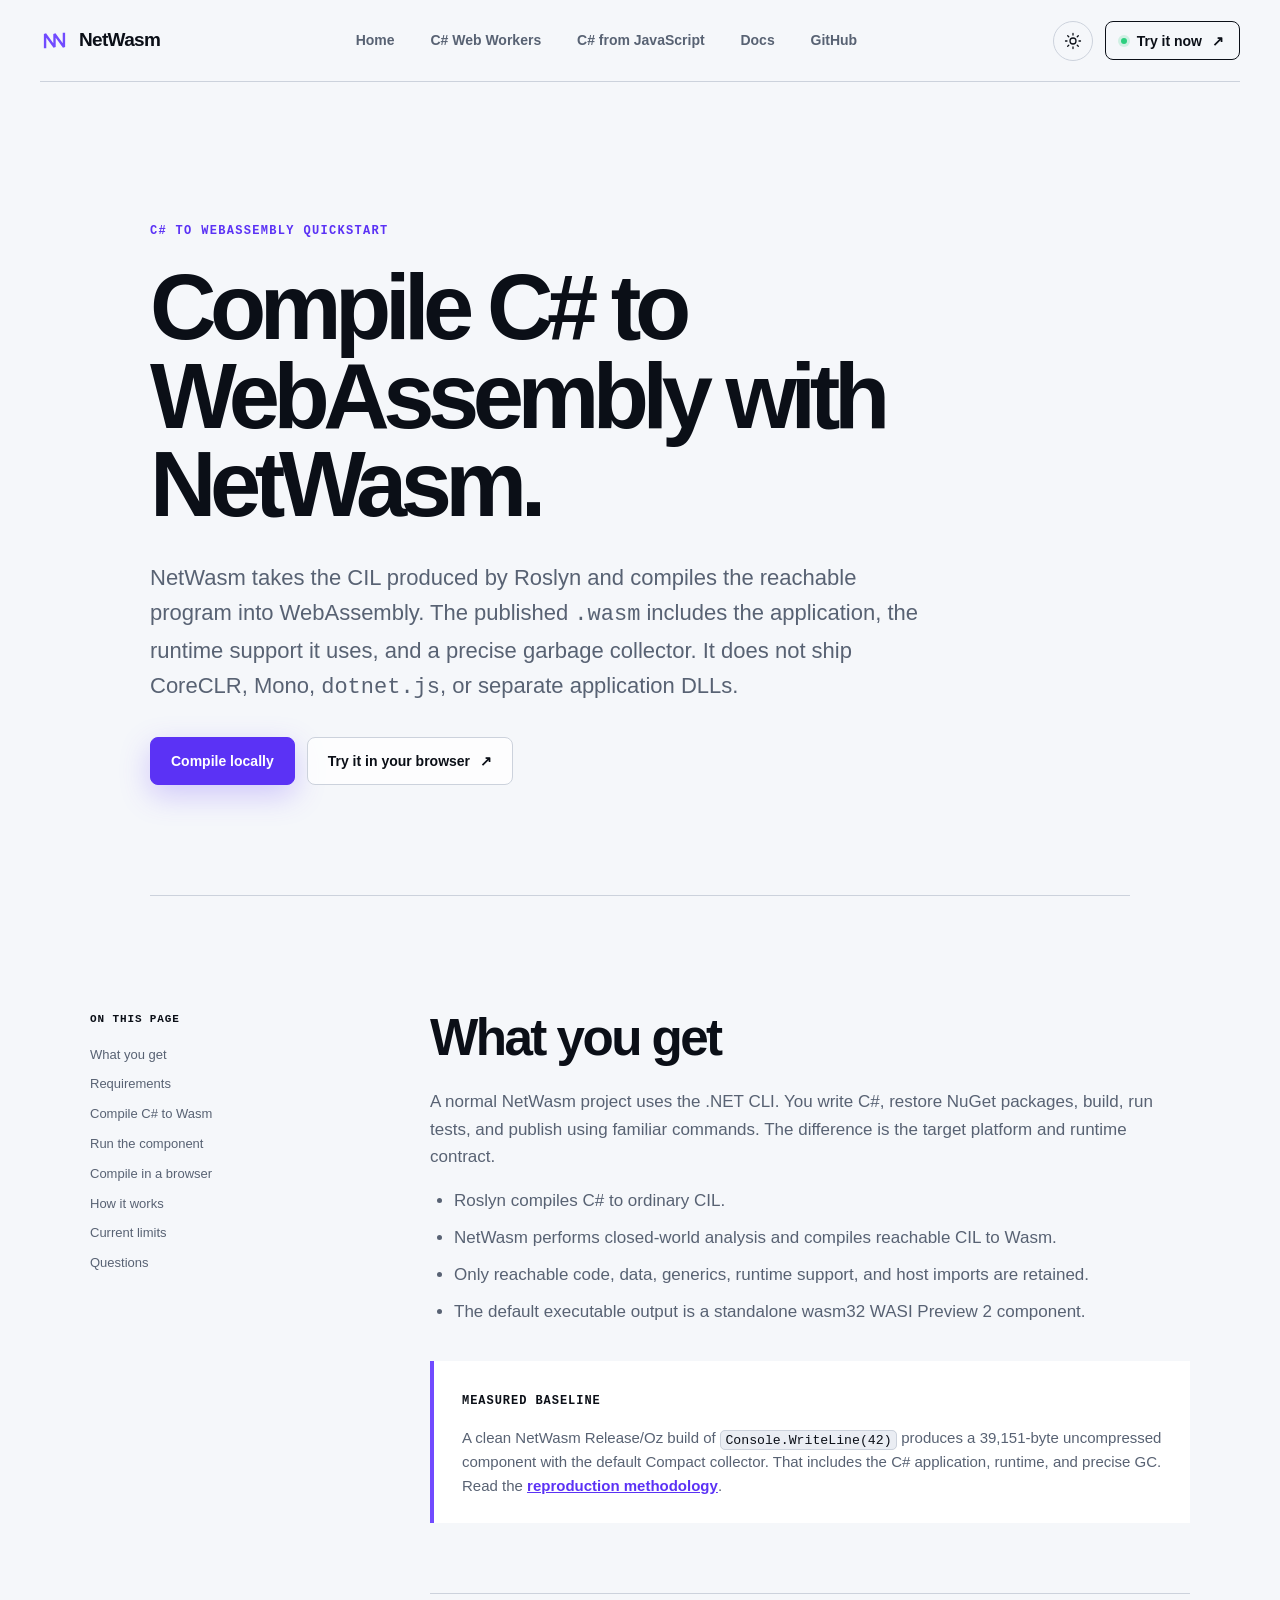
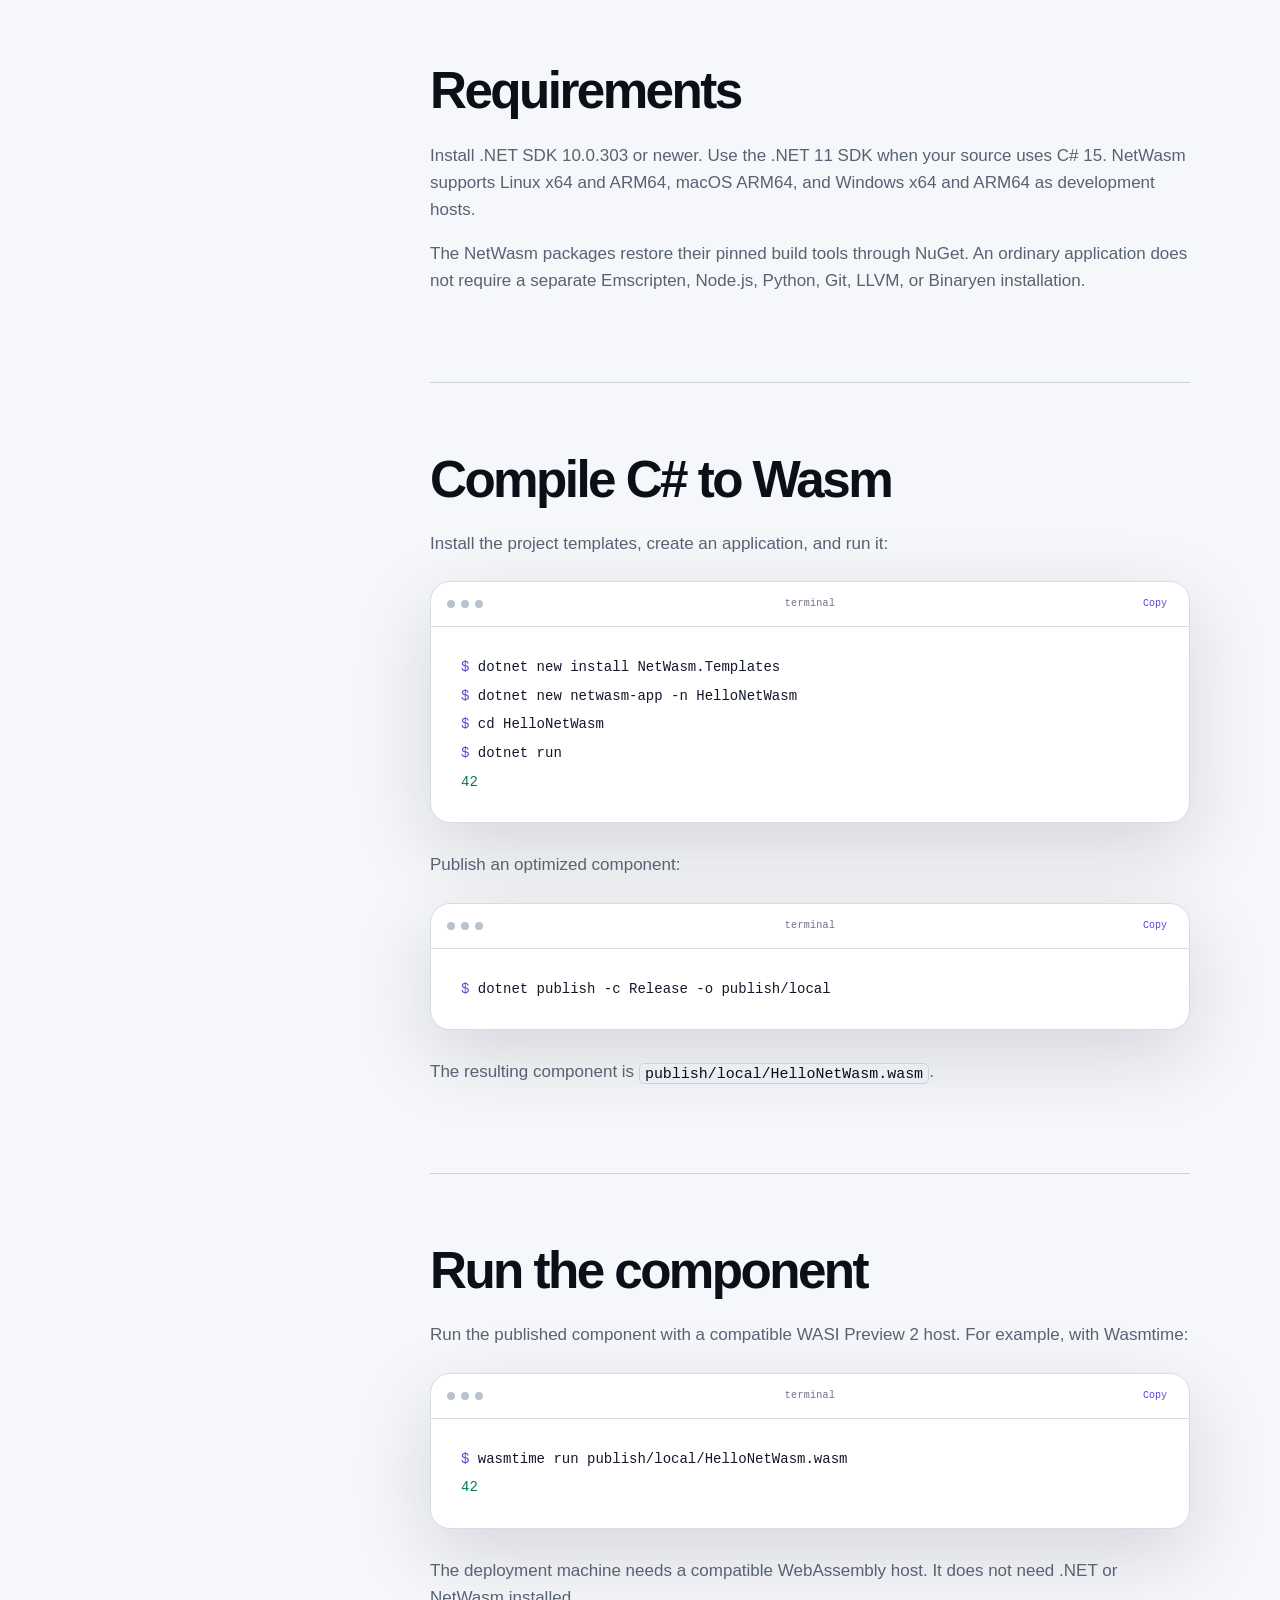
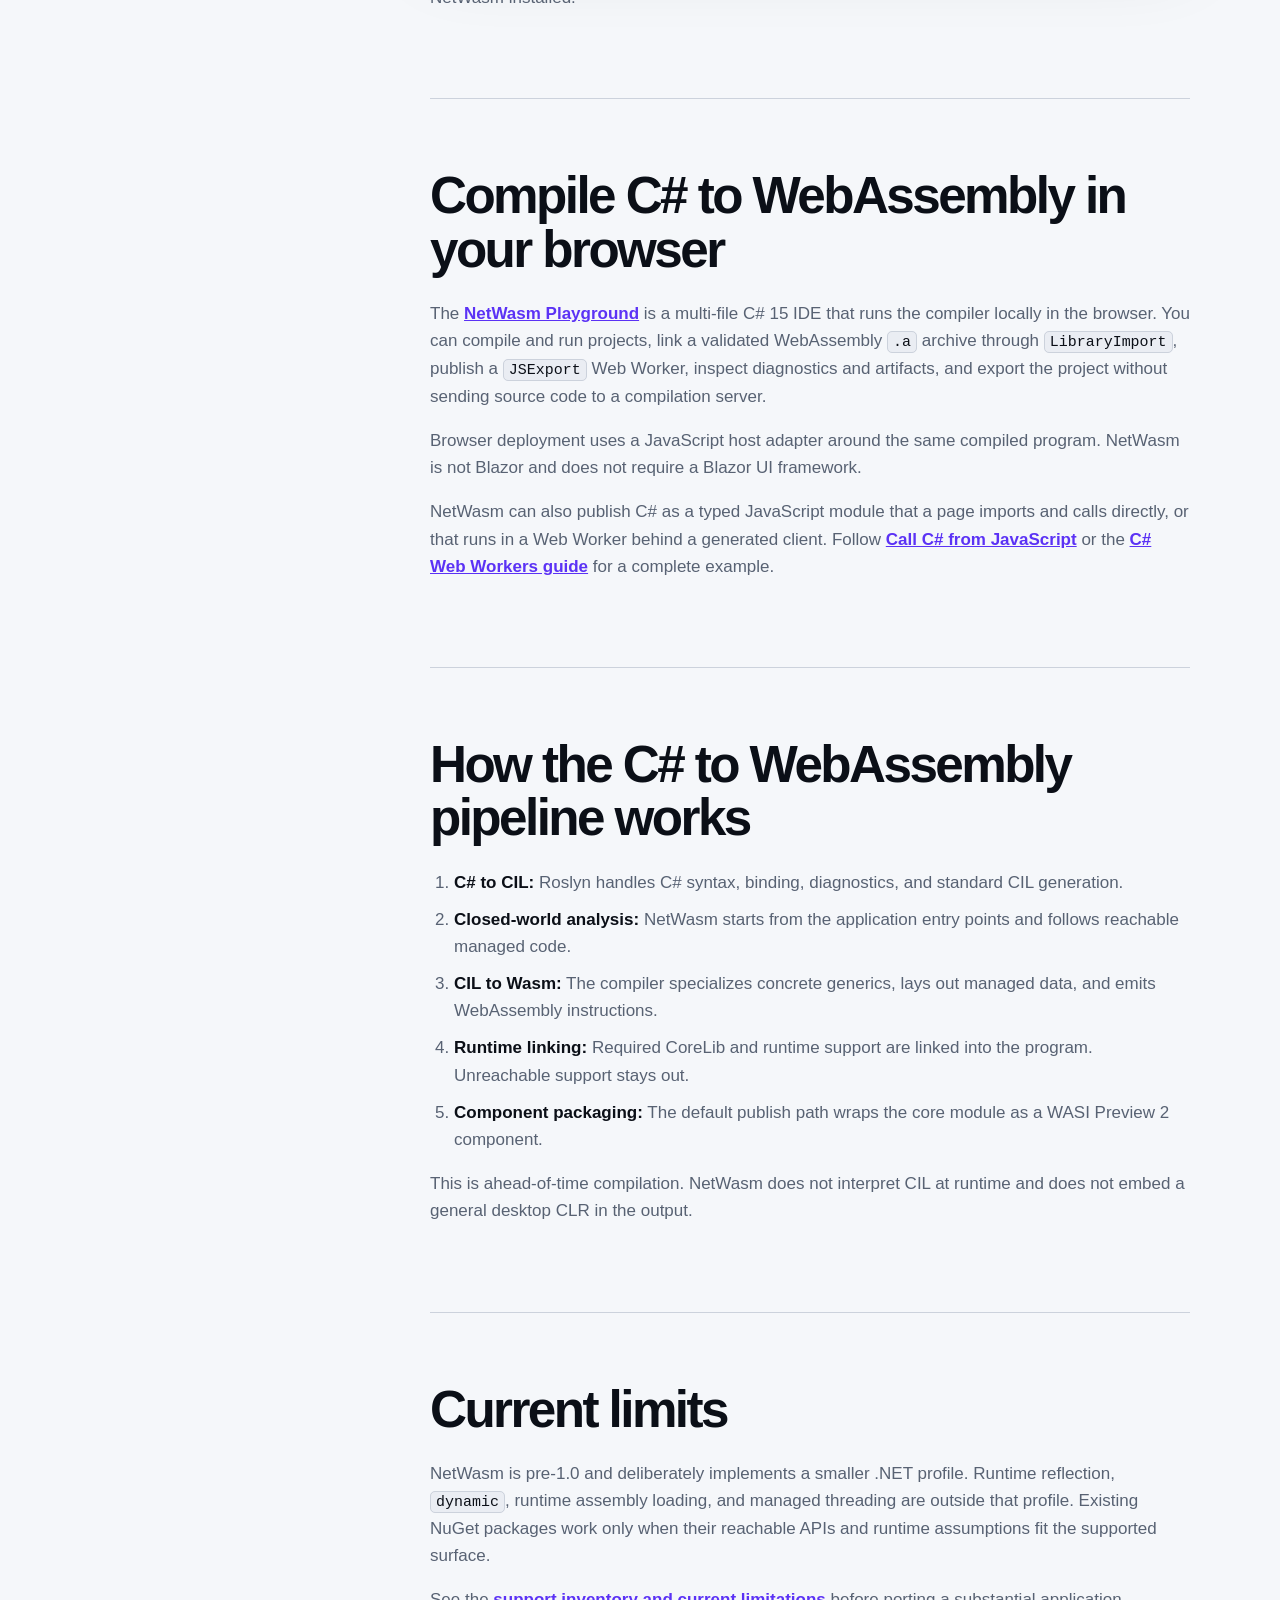
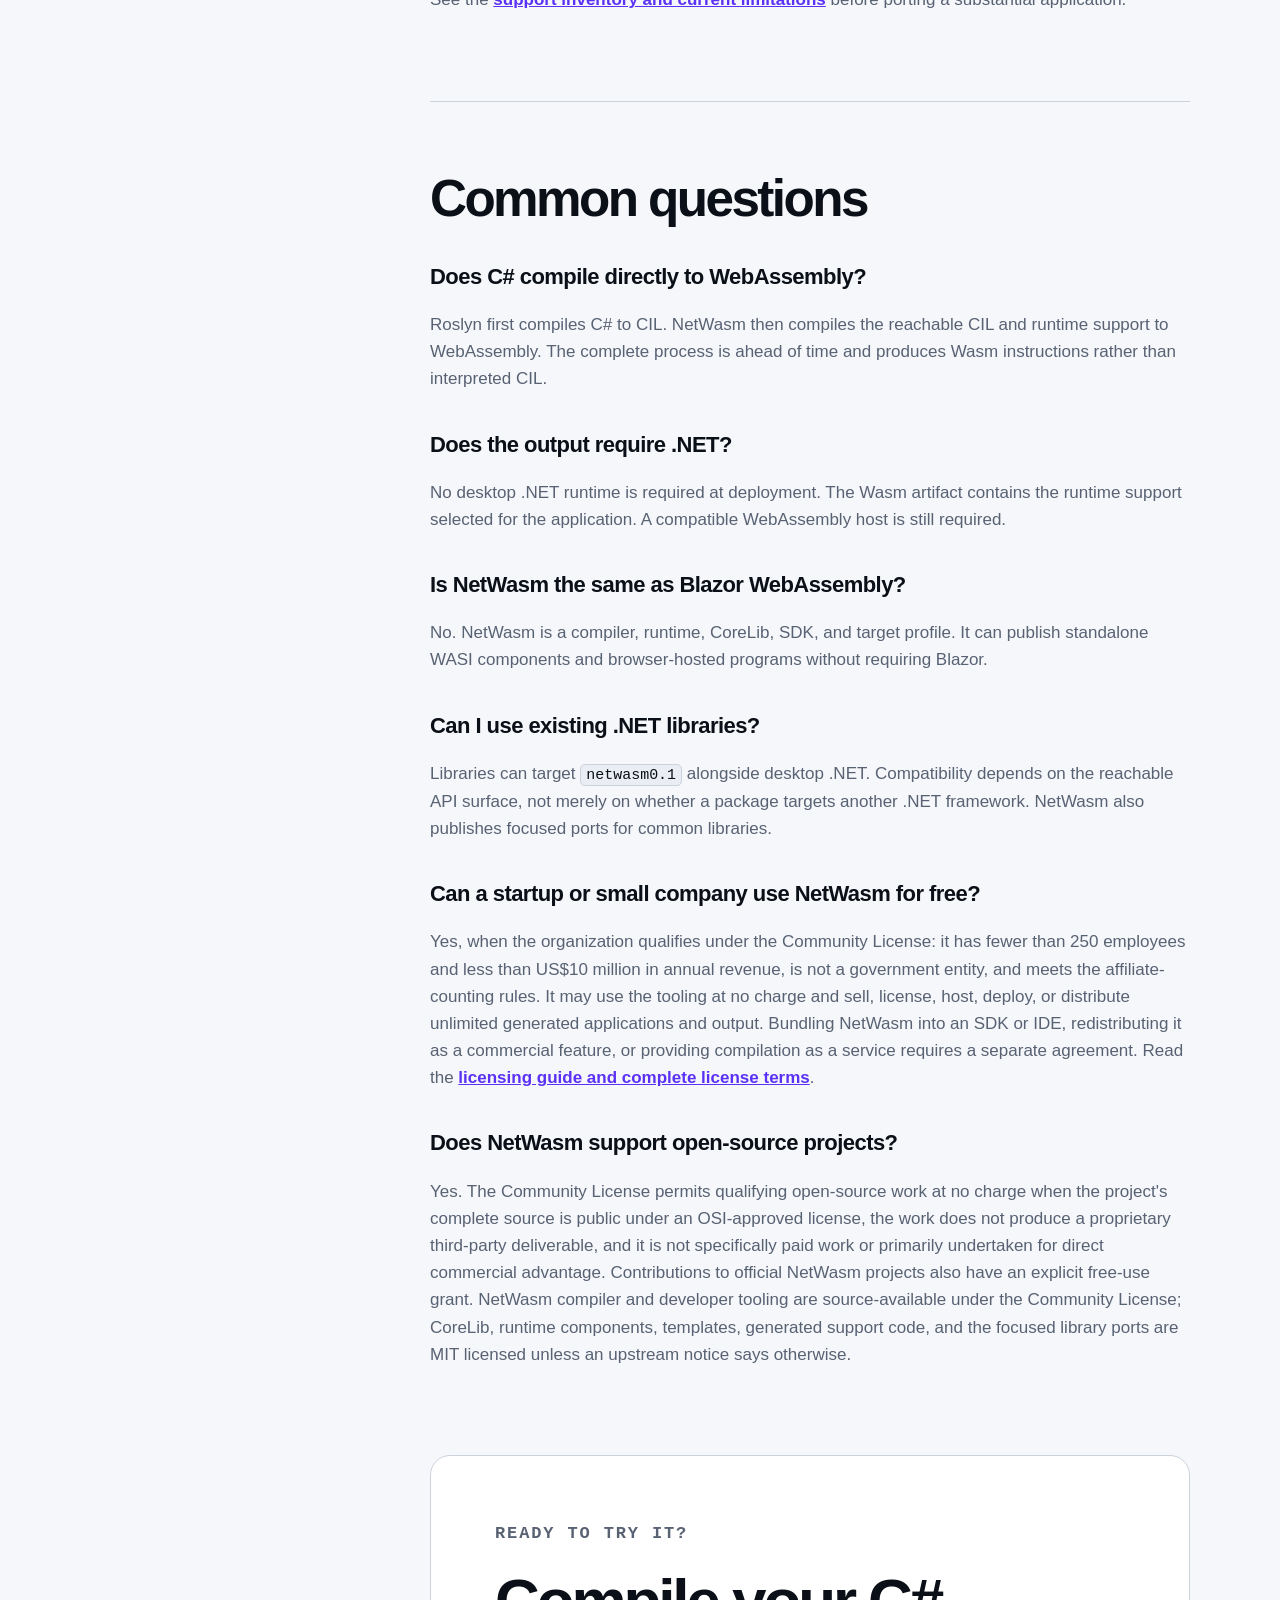
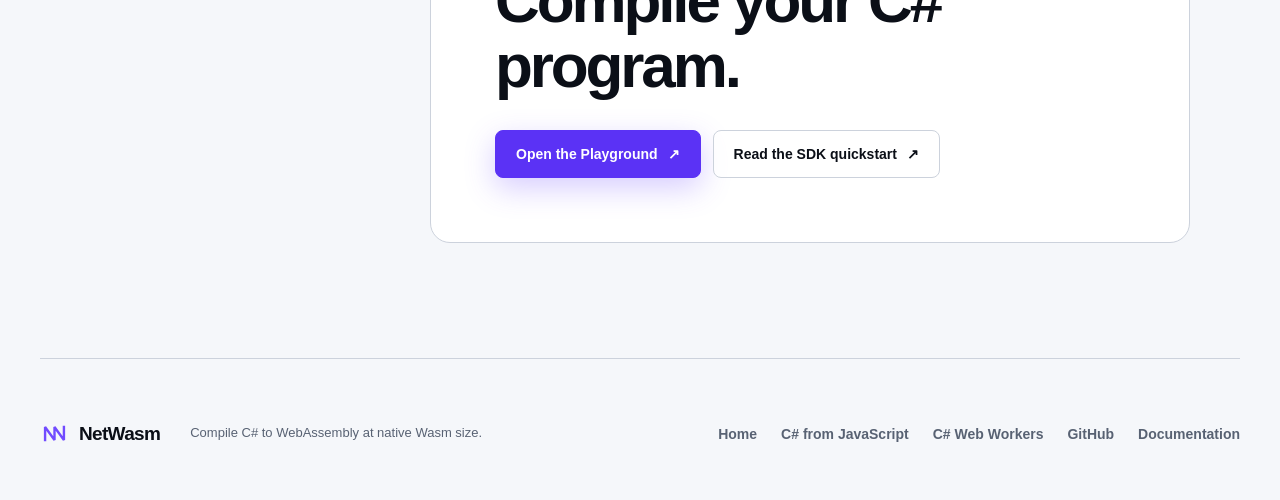
==== commit 8e86546e: "Show NetWasm 0.11.1's timings and print-42 size The micro-benchmark page and the workload cards are " ====
--- a/compile-csharp-to-webassembly/index.html
+++ b/compile-csharp-to-webassembly/index.html
@@ -110,7 +110,7 @@
             </ul>
             <div class="guide-callout">
               <strong>Measured baseline</strong>
-              <p>A clean NetWasm Release/Oz build of <code>Console.WriteLine(42)</code> produces a 39,230-byte uncompressed component with the default Compact collector. That includes the C# application, runtime, and precise GC. Read the <a href="https://github.com/zion-sati/NetWasm/blob/main/docs/size-and-methodology.md" target="_blank" rel="noopener noreferrer">reproduction methodology</a>.</p>
+              <p>A clean NetWasm Release/Oz build of <code>Console.WriteLine(42)</code> produces a 39,151-byte uncompressed component with the default Compact collector. That includes the C# application, runtime, and precise GC. Read the <a href="https://github.com/zion-sati/NetWasm/blob/main/docs/size-and-methodology.md" target="_blank" rel="noopener noreferrer">reproduction methodology</a>.</p>
             </div>
           </section>
 
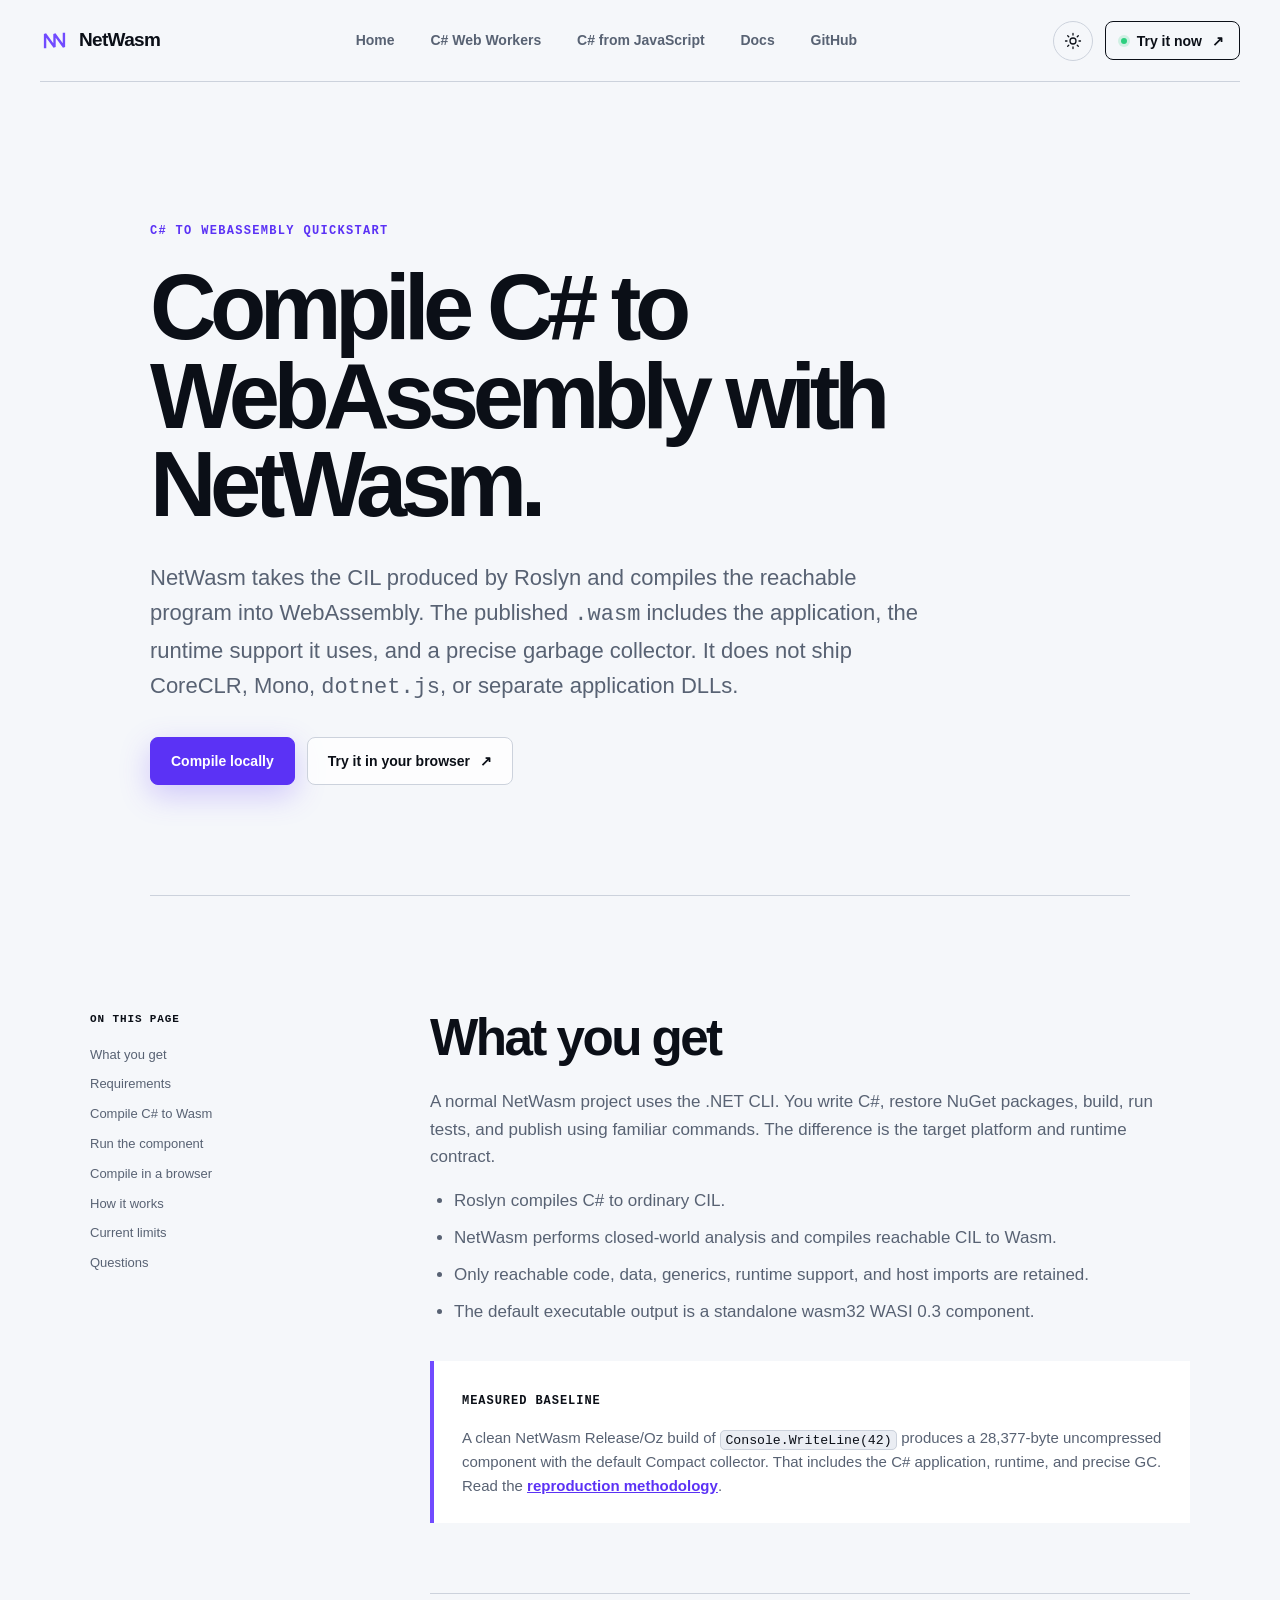
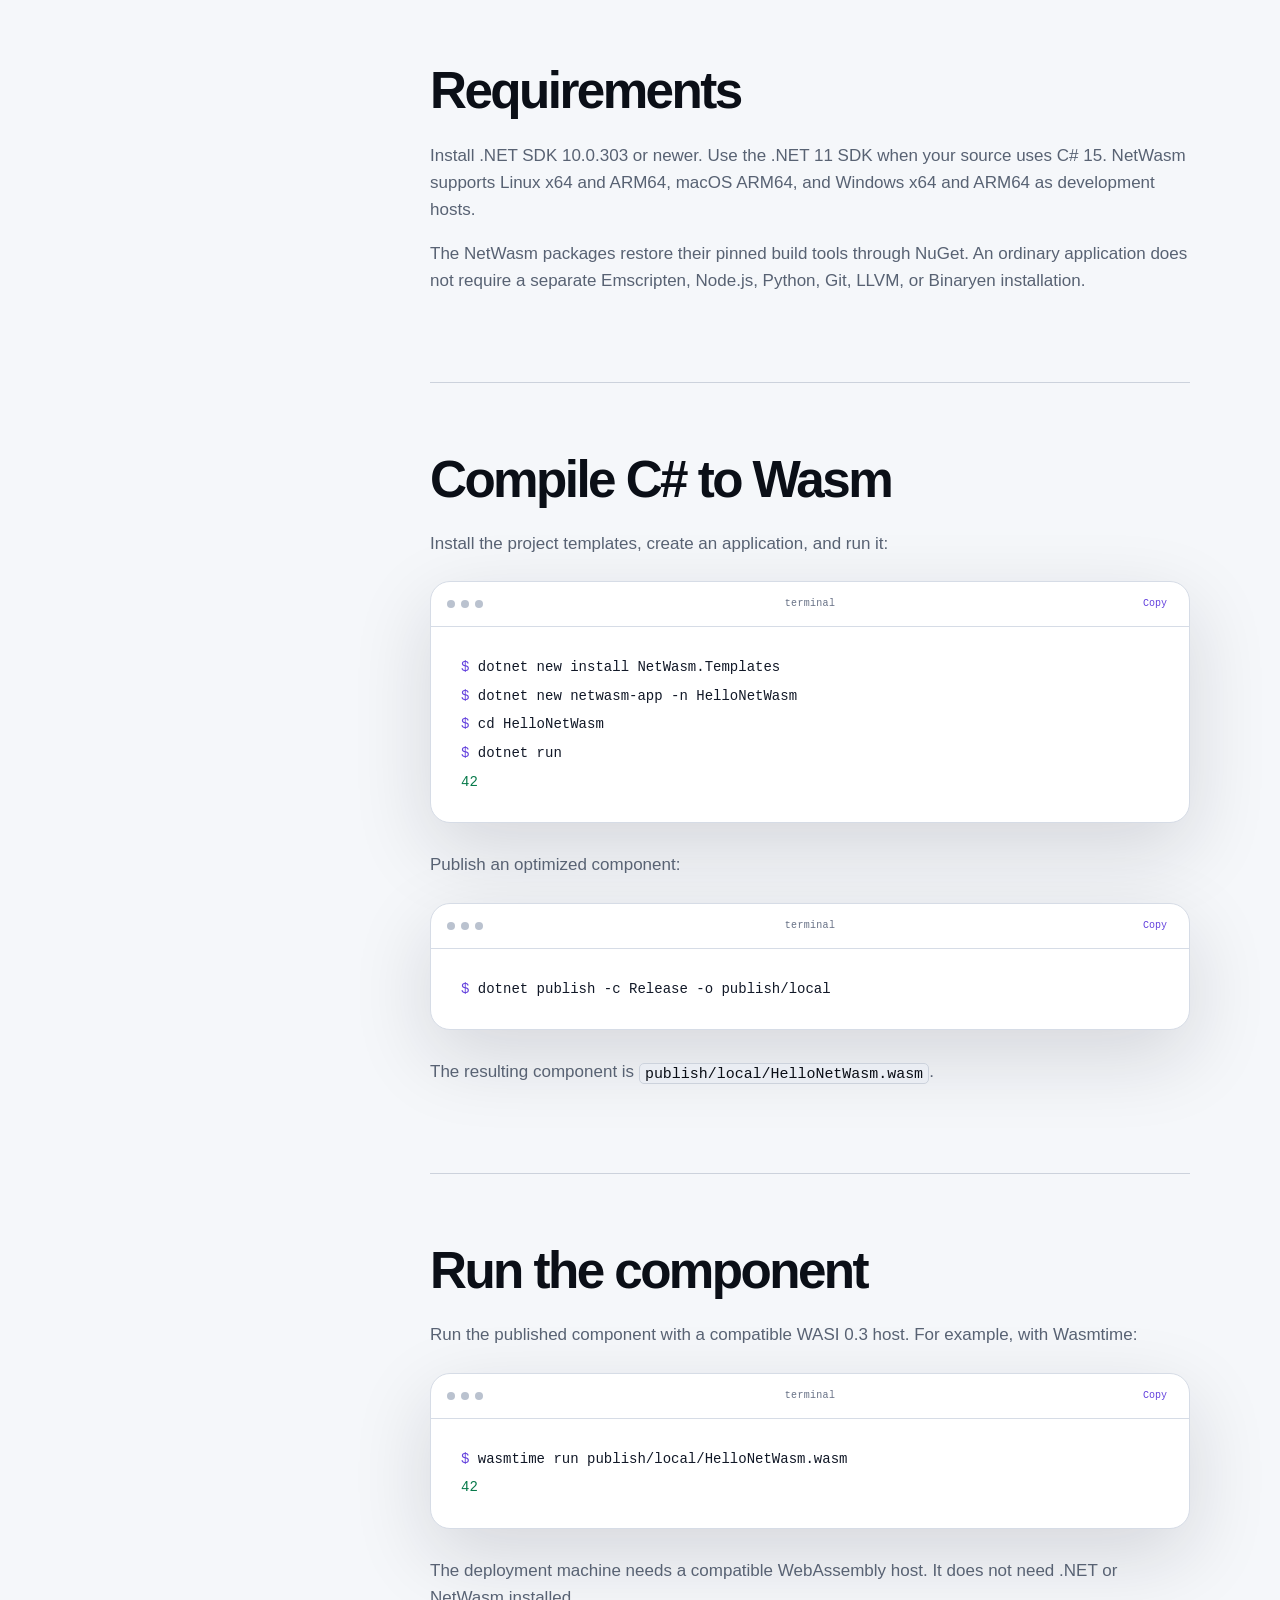
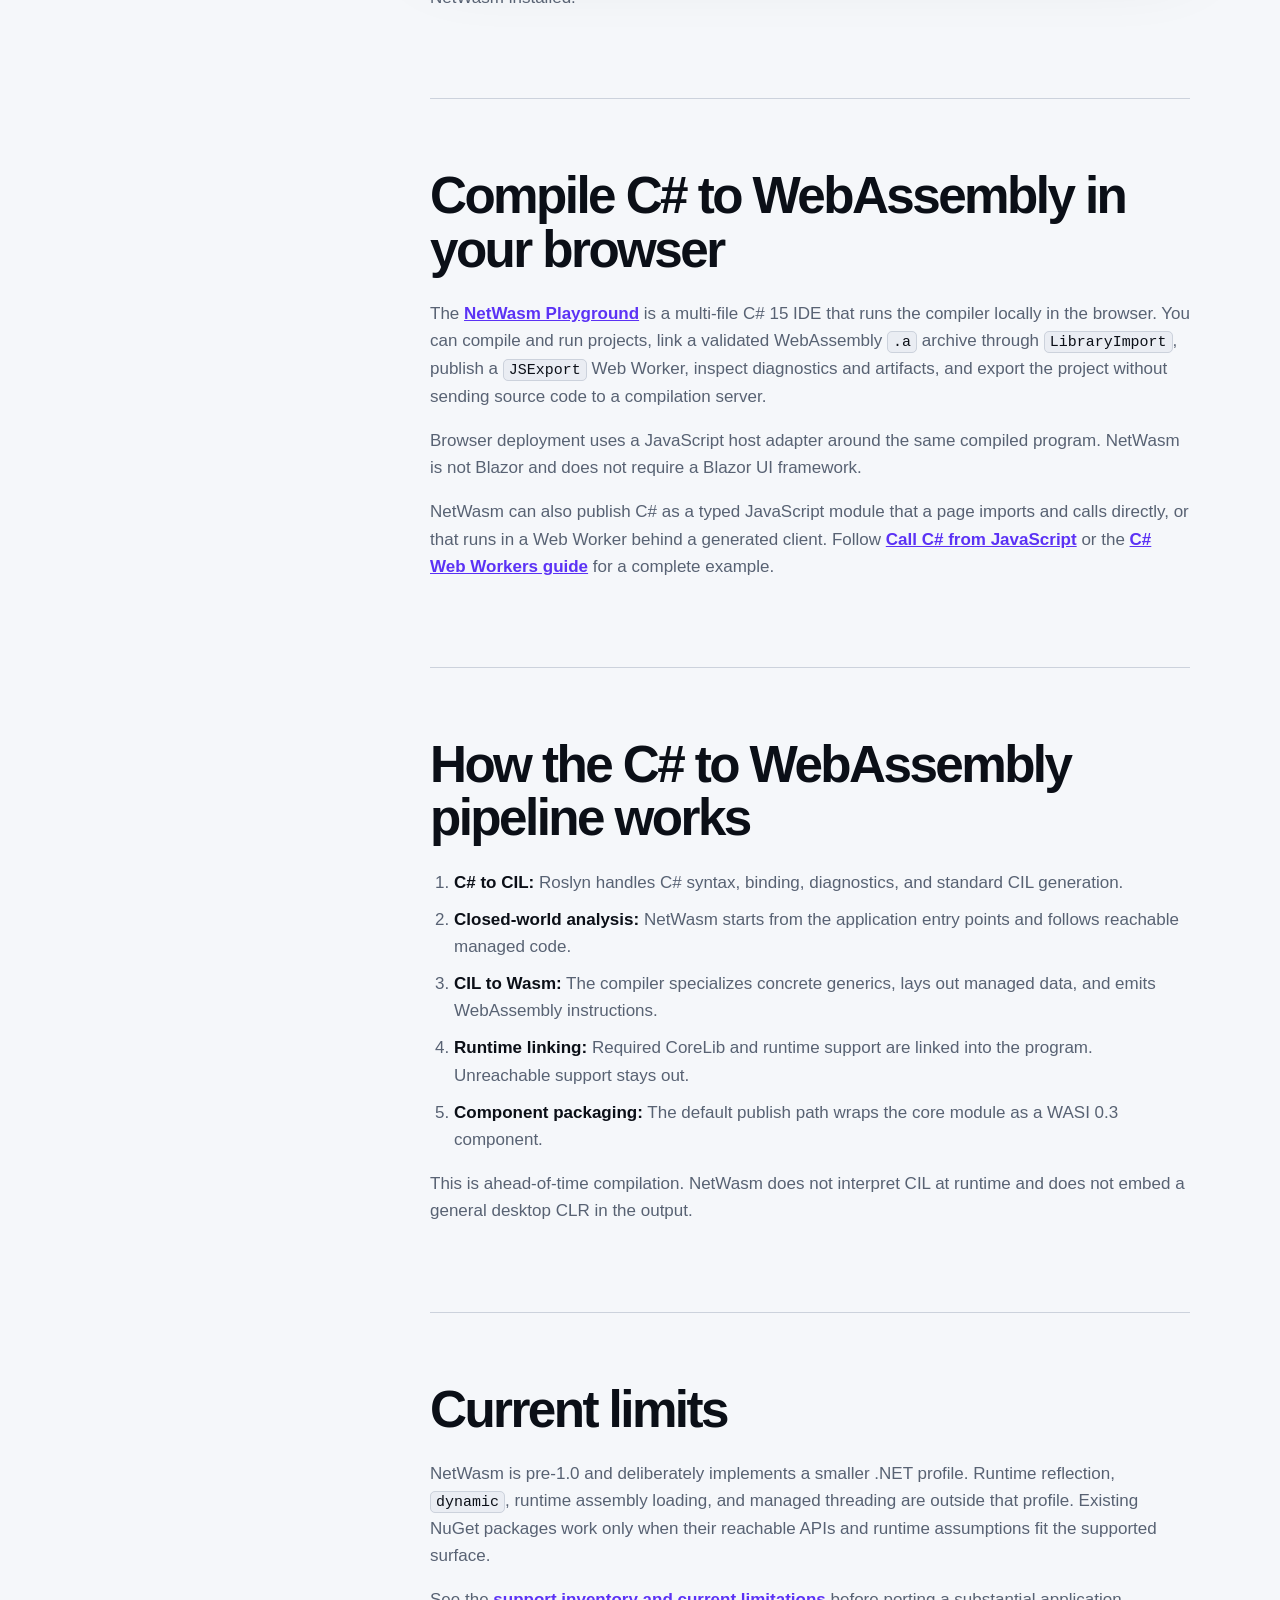
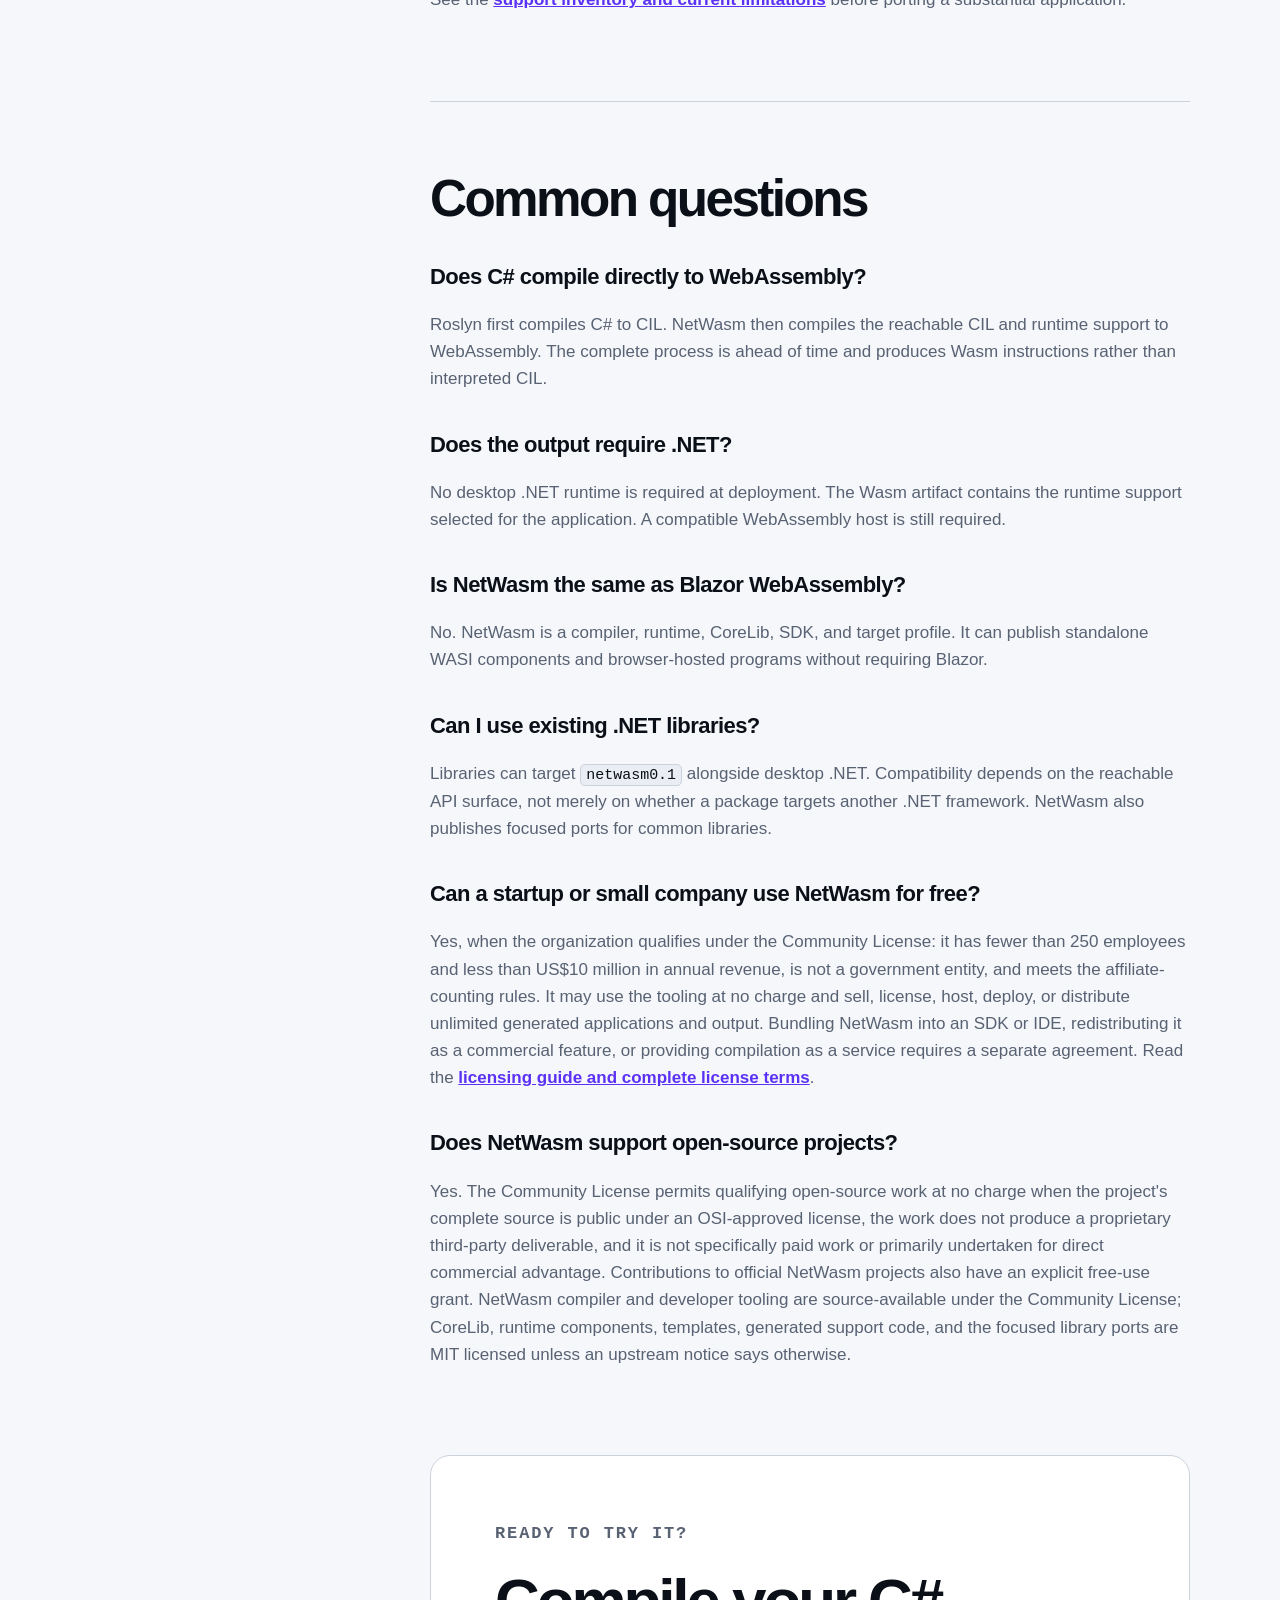
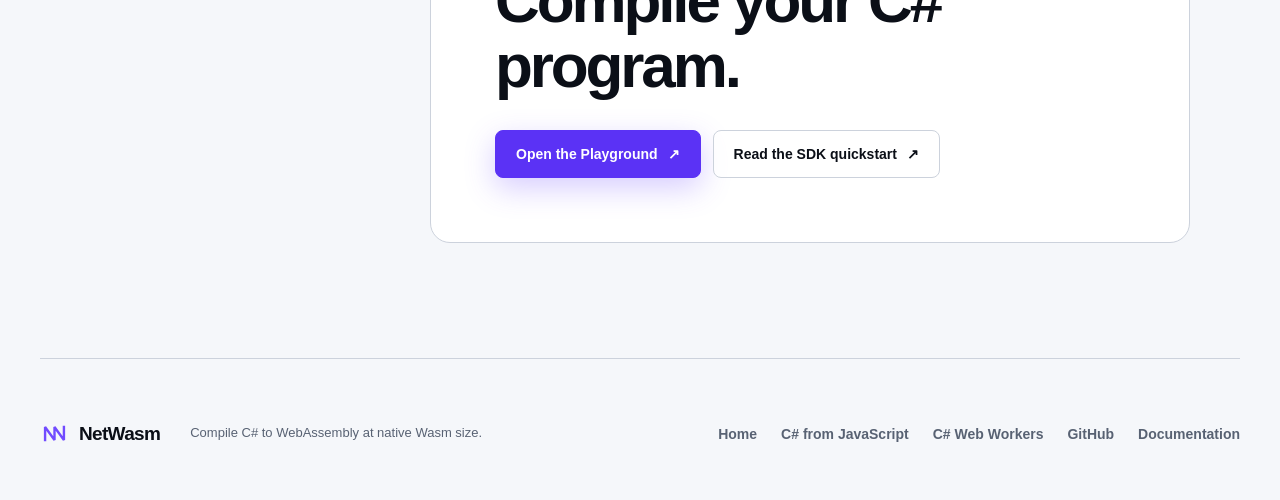
==== commit f603332d: "Show NetWasm 0.13.0's timings and print-42 size The micro-benchmark page, its DoomSharp panel and th" ====
--- a/compile-csharp-to-webassembly/index.html
+++ b/compile-csharp-to-webassembly/index.html
@@ -106,11 +106,11 @@
               <li>Roslyn compiles C# to ordinary CIL.</li>
               <li>NetWasm performs closed-world analysis and compiles reachable CIL to Wasm.</li>
               <li>Only reachable code, data, generics, runtime support, and host imports are retained.</li>
-              <li>The default executable output is a standalone wasm32 WASI Preview 2 component.</li>
+              <li>The default executable output is a standalone wasm32 WASI 0.3 component.</li>
             </ul>
             <div class="guide-callout">
               <strong>Measured baseline</strong>
-              <p>A clean NetWasm Release/Oz build of <code>Console.WriteLine(42)</code> produces a 39,151-byte uncompressed component with the default Compact collector. That includes the C# application, runtime, and precise GC. Read the <a href="https://github.com/zion-sati/NetWasm/blob/main/docs/size-and-methodology.md" target="_blank" rel="noopener noreferrer">reproduction methodology</a>.</p>
+              <p>A clean NetWasm Release/Oz build of <code>Console.WriteLine(42)</code> produces a 28,377-byte uncompressed component with the default Compact collector. That includes the C# application, runtime, and precise GC. Read the <a href="https://github.com/zion-sati/NetWasm/blob/main/docs/size-and-methodology.md" target="_blank" rel="noopener noreferrer">reproduction methodology</a>.</p>
             </div>
           </section>
 
@@ -149,7 +149,7 @@
 
           <section id="run">
             <h2>Run the component</h2>
-            <p>Run the published component with a compatible WASI Preview 2 host. For example, with Wasmtime:</p>
+            <p>Run the published component with a compatible WASI 0.3 host. For example, with Wasmtime:</p>
             <div class="terminal guide-terminal">
               <div class="terminal-bar">
                 <span class="traffic"><i></i><i></i><i></i></span>
@@ -176,7 +176,7 @@
               <li><strong>Closed-world analysis:</strong> NetWasm starts from the application entry points and follows reachable managed code.</li>
               <li><strong>CIL to Wasm:</strong> The compiler specializes concrete generics, lays out managed data, and emits WebAssembly instructions.</li>
               <li><strong>Runtime linking:</strong> Required CoreLib and runtime support are linked into the program. Unreachable support stays out.</li>
-              <li><strong>Component packaging:</strong> The default publish path wraps the core module as a WASI Preview 2 component.</li>
+              <li><strong>Component packaging:</strong> The default publish path wraps the core module as a WASI 0.3 component.</li>
             </ol>
             <p>This is ahead-of-time compilation. NetWasm does not interpret CIL at runtime and does not embed a general desktop CLR in the output.</p>
           </section>
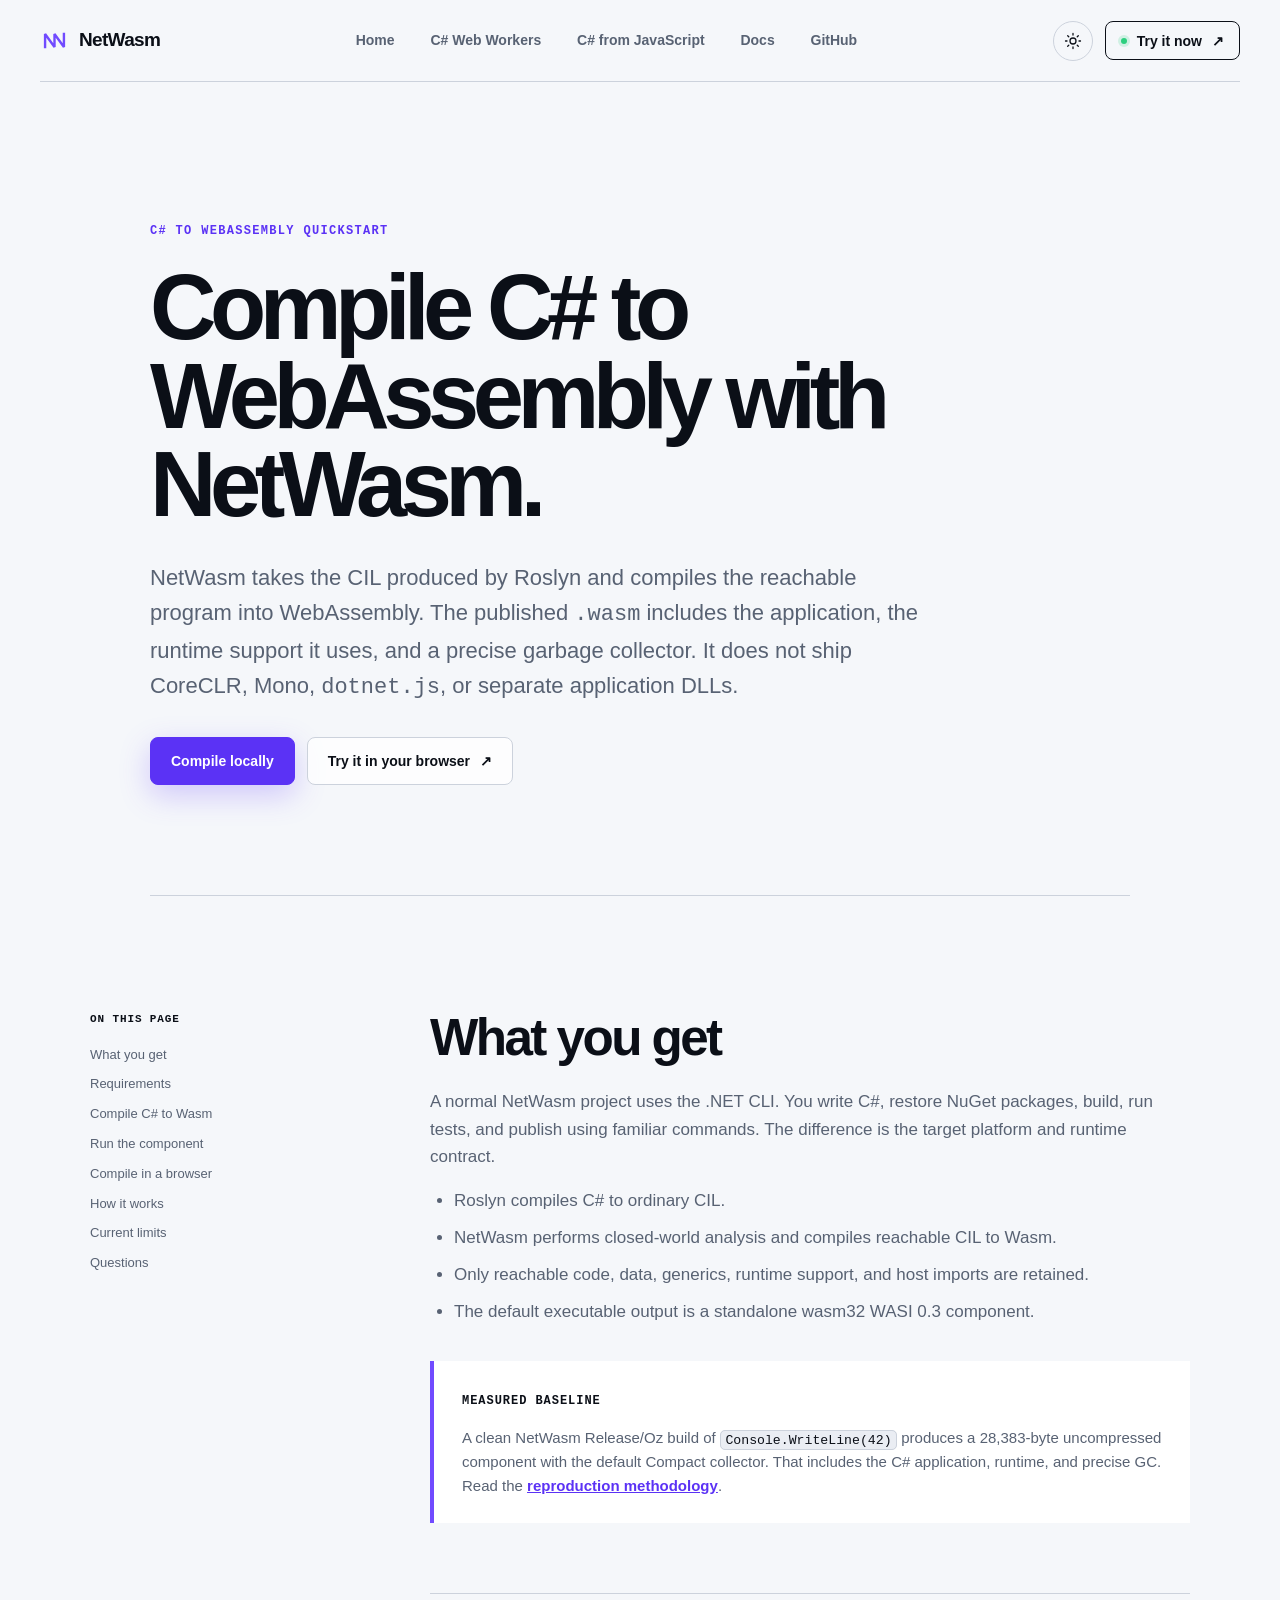
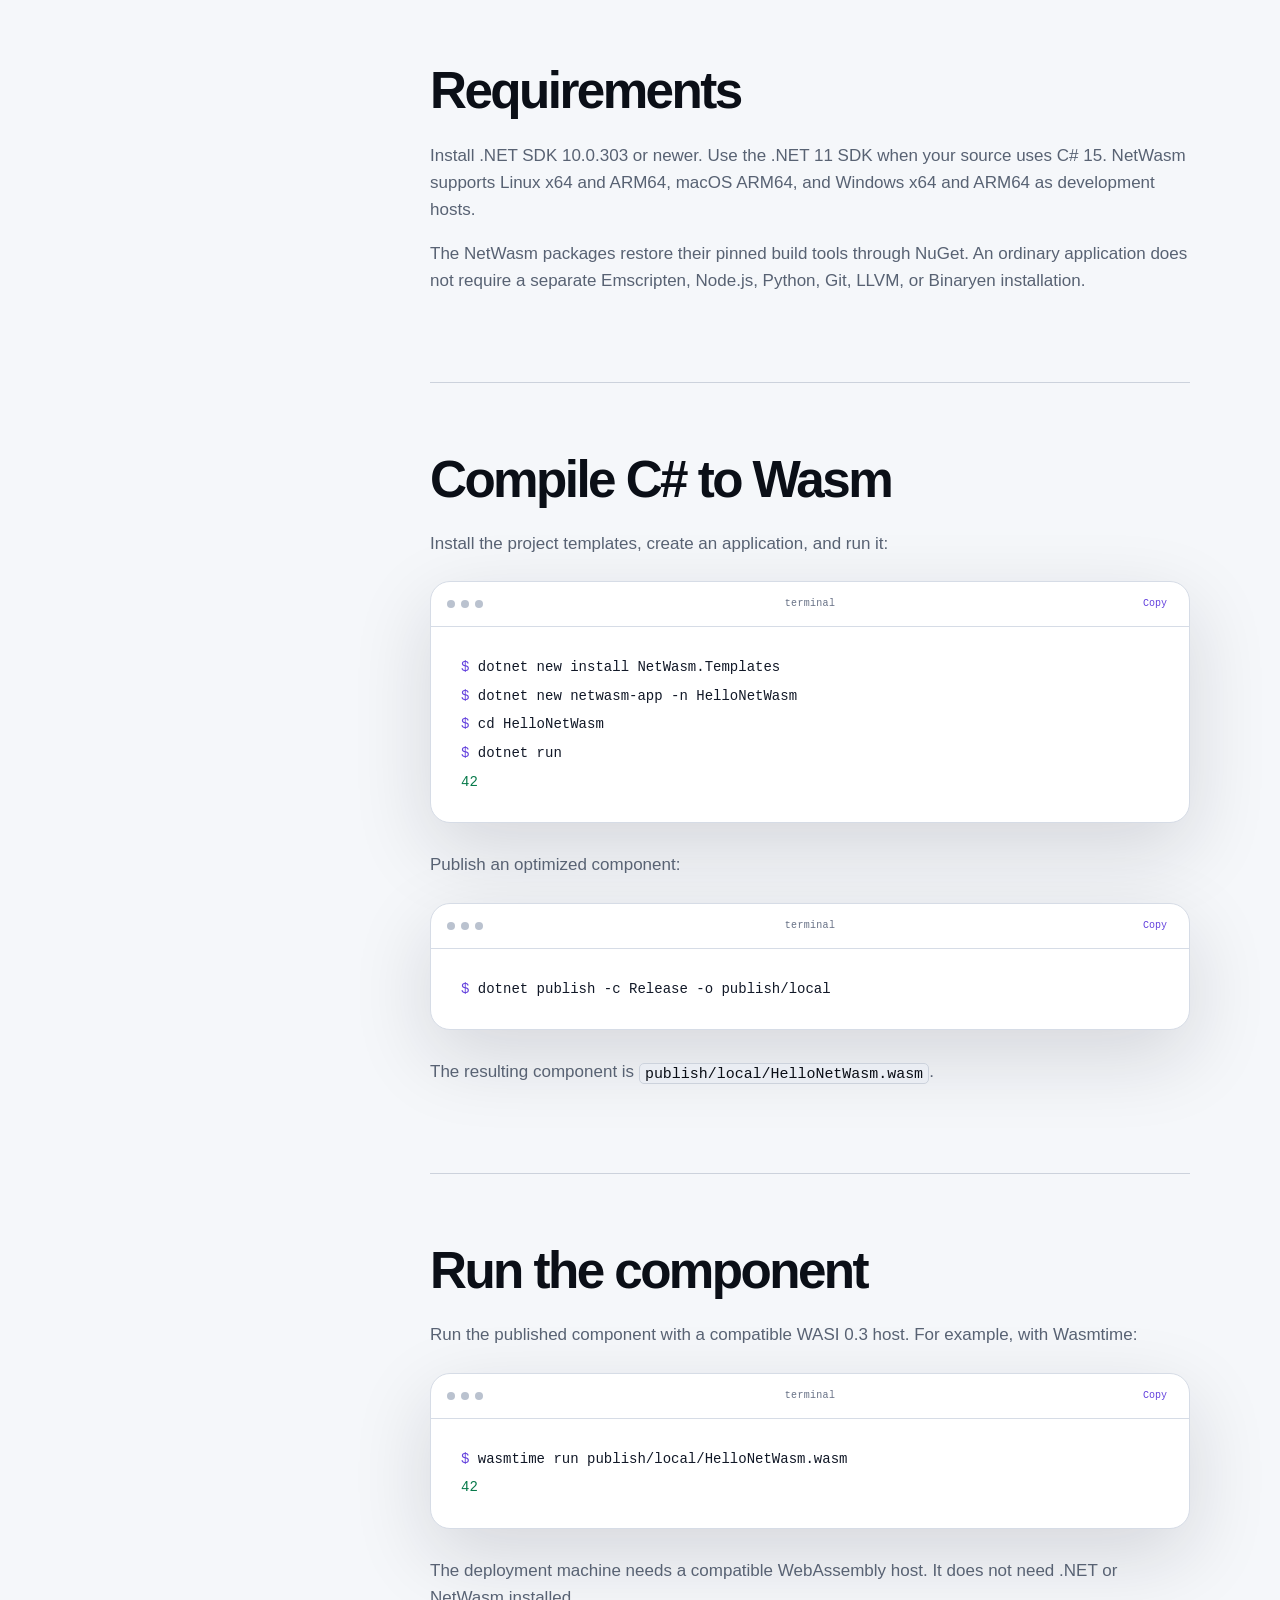
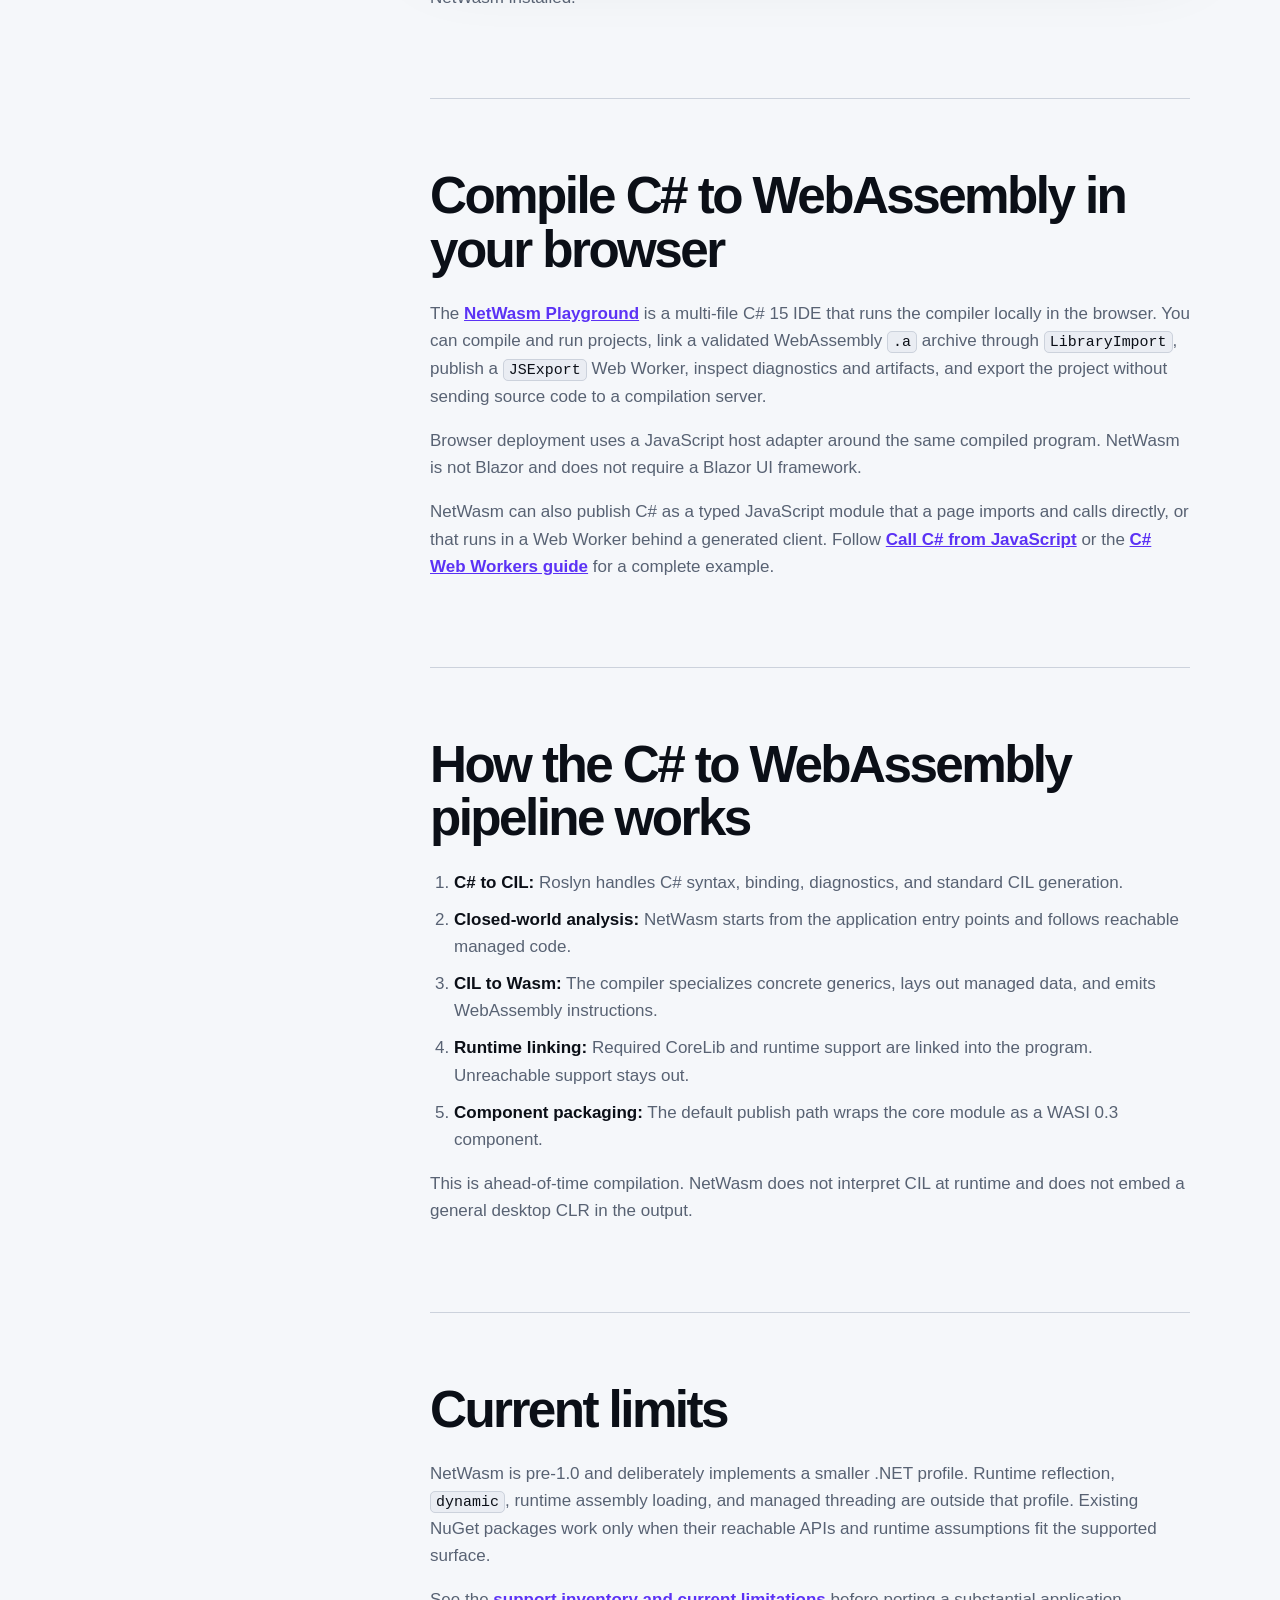
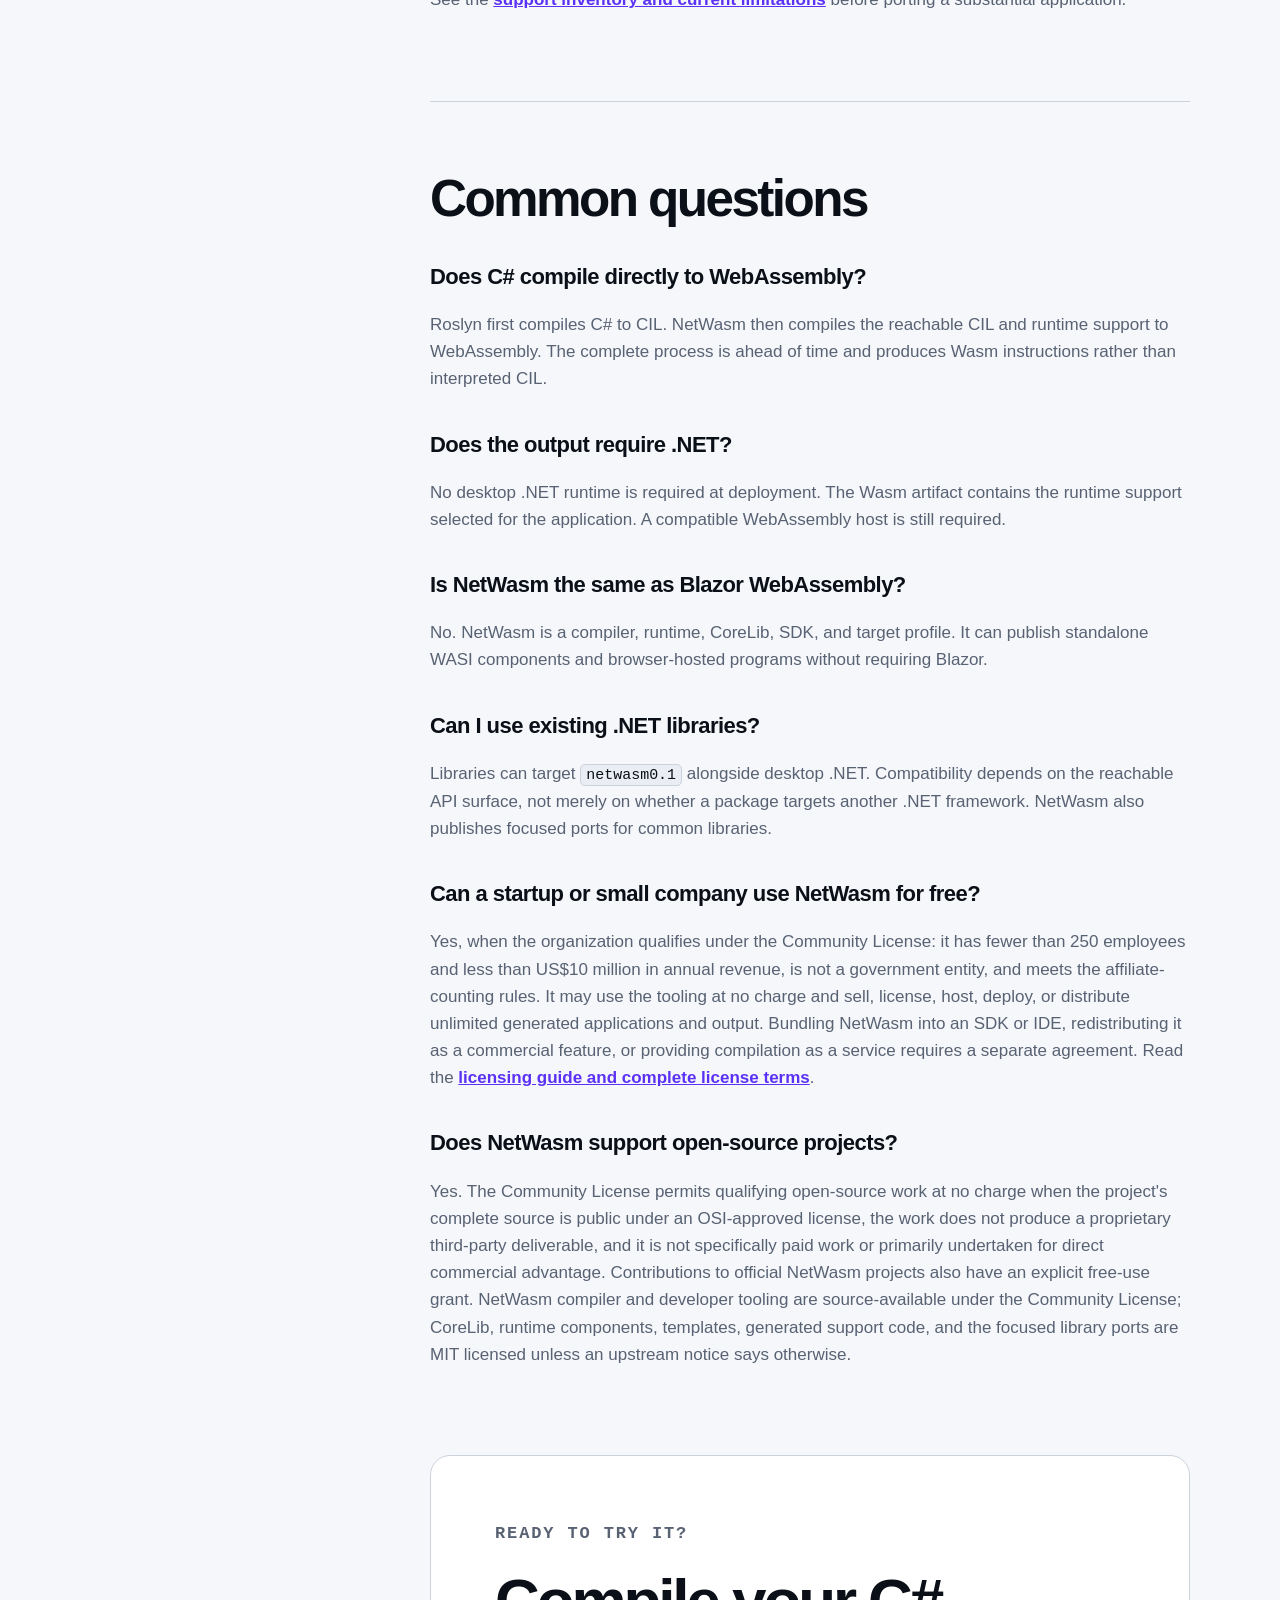
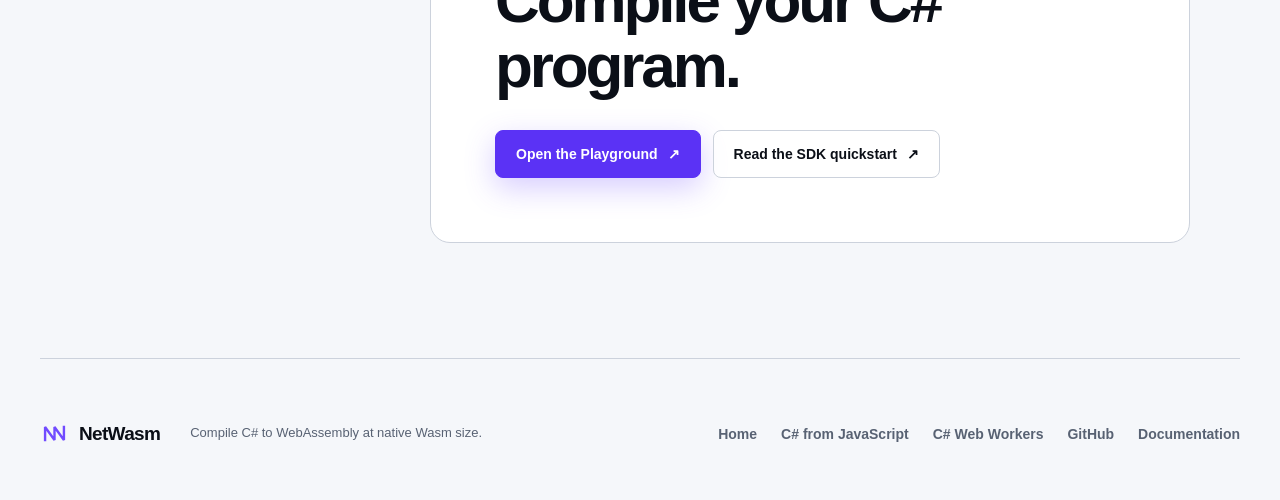
==== commit ca3034da: "NetWasm 0.14: 28,383 bytes for printing 42, and the micro-benchmarks and DoomSharp re-timed on 0.14." ====
--- a/compile-csharp-to-webassembly/index.html
+++ b/compile-csharp-to-webassembly/index.html
@@ -10,11 +10,11 @@
     <meta property="og:title" content="How to compile C# to WebAssembly with NetWasm">
     <meta property="og:description" content="A complete C# to WebAssembly quickstart using the .NET CLI and NetWasm.">
     <meta property="og:url" content="https://www.netwasm.com/compile-csharp-to-webassembly/">
-    <meta property="og:image" content="https://www.netwasm.com/og-card.png">
+    <meta property="og:image" content="https://www.netwasm.com/og-card-wasi03.png">
     <meta name="twitter:card" content="summary_large_image">
     <meta name="twitter:title" content="How to compile C# to WebAssembly with NetWasm">
     <meta name="twitter:description" content="A complete C# to WebAssembly quickstart using the .NET CLI and NetWasm.">
-    <meta name="twitter:image" content="https://www.netwasm.com/og-card.png">
+    <meta name="twitter:image" content="https://www.netwasm.com/og-card-wasi03.png">
     <link rel="canonical" href="https://www.netwasm.com/compile-csharp-to-webassembly/">
     <link rel="icon" href="../favicon.svg" type="image/svg+xml" sizes="any">
     <link rel="icon" href="../favicon-32.png" type="image/png" sizes="32x32">
@@ -110,7 +110,7 @@
             </ul>
             <div class="guide-callout">
               <strong>Measured baseline</strong>
-              <p>A clean NetWasm Release/Oz build of <code>Console.WriteLine(42)</code> produces a 28,377-byte uncompressed component with the default Compact collector. That includes the C# application, runtime, and precise GC. Read the <a href="https://github.com/zion-sati/NetWasm/blob/main/docs/size-and-methodology.md" target="_blank" rel="noopener noreferrer">reproduction methodology</a>.</p>
+              <p>A clean NetWasm Release/Oz build of <code>Console.WriteLine(42)</code> produces a 28,383-byte uncompressed component with the default Compact collector. That includes the C# application, runtime, and precise GC. Read the <a href="https://github.com/zion-sati/NetWasm/blob/main/docs/size-and-methodology.md" target="_blank" rel="noopener noreferrer">reproduction methodology</a>.</p>
             </div>
           </section>
 
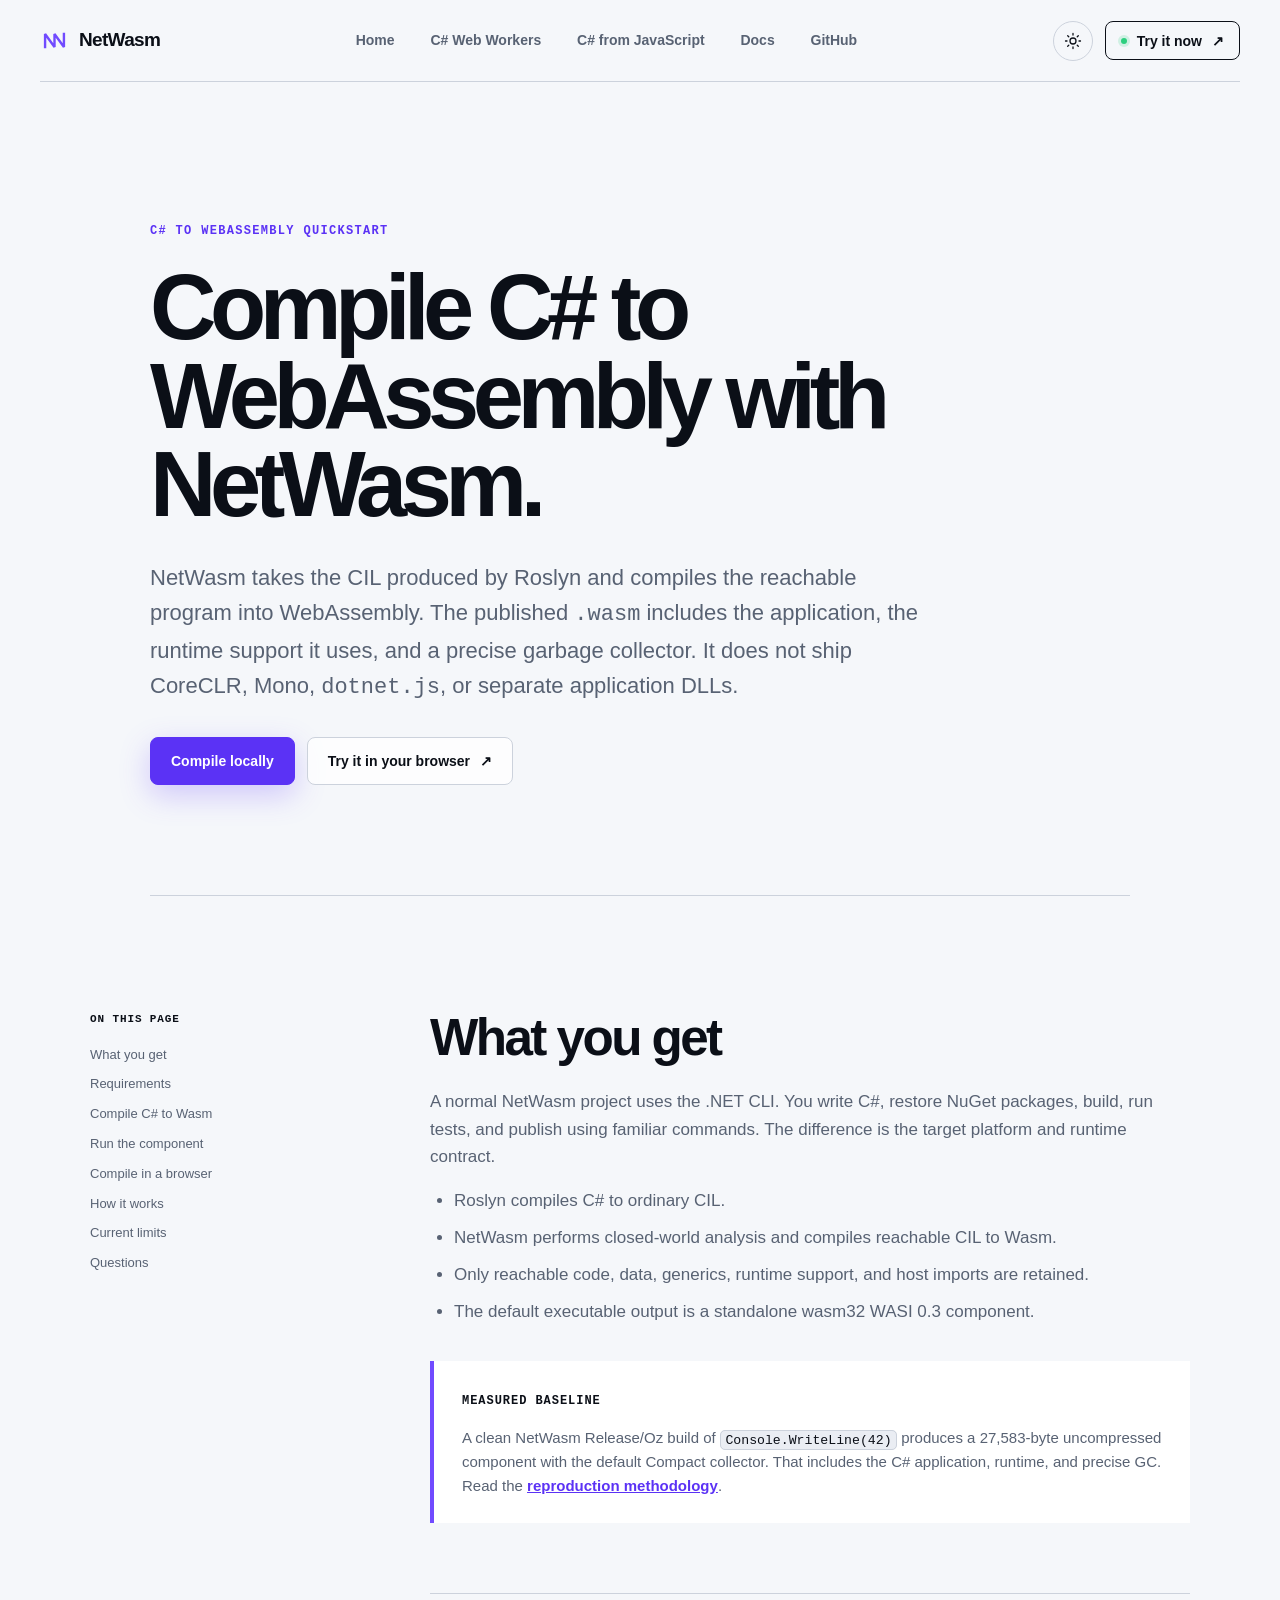
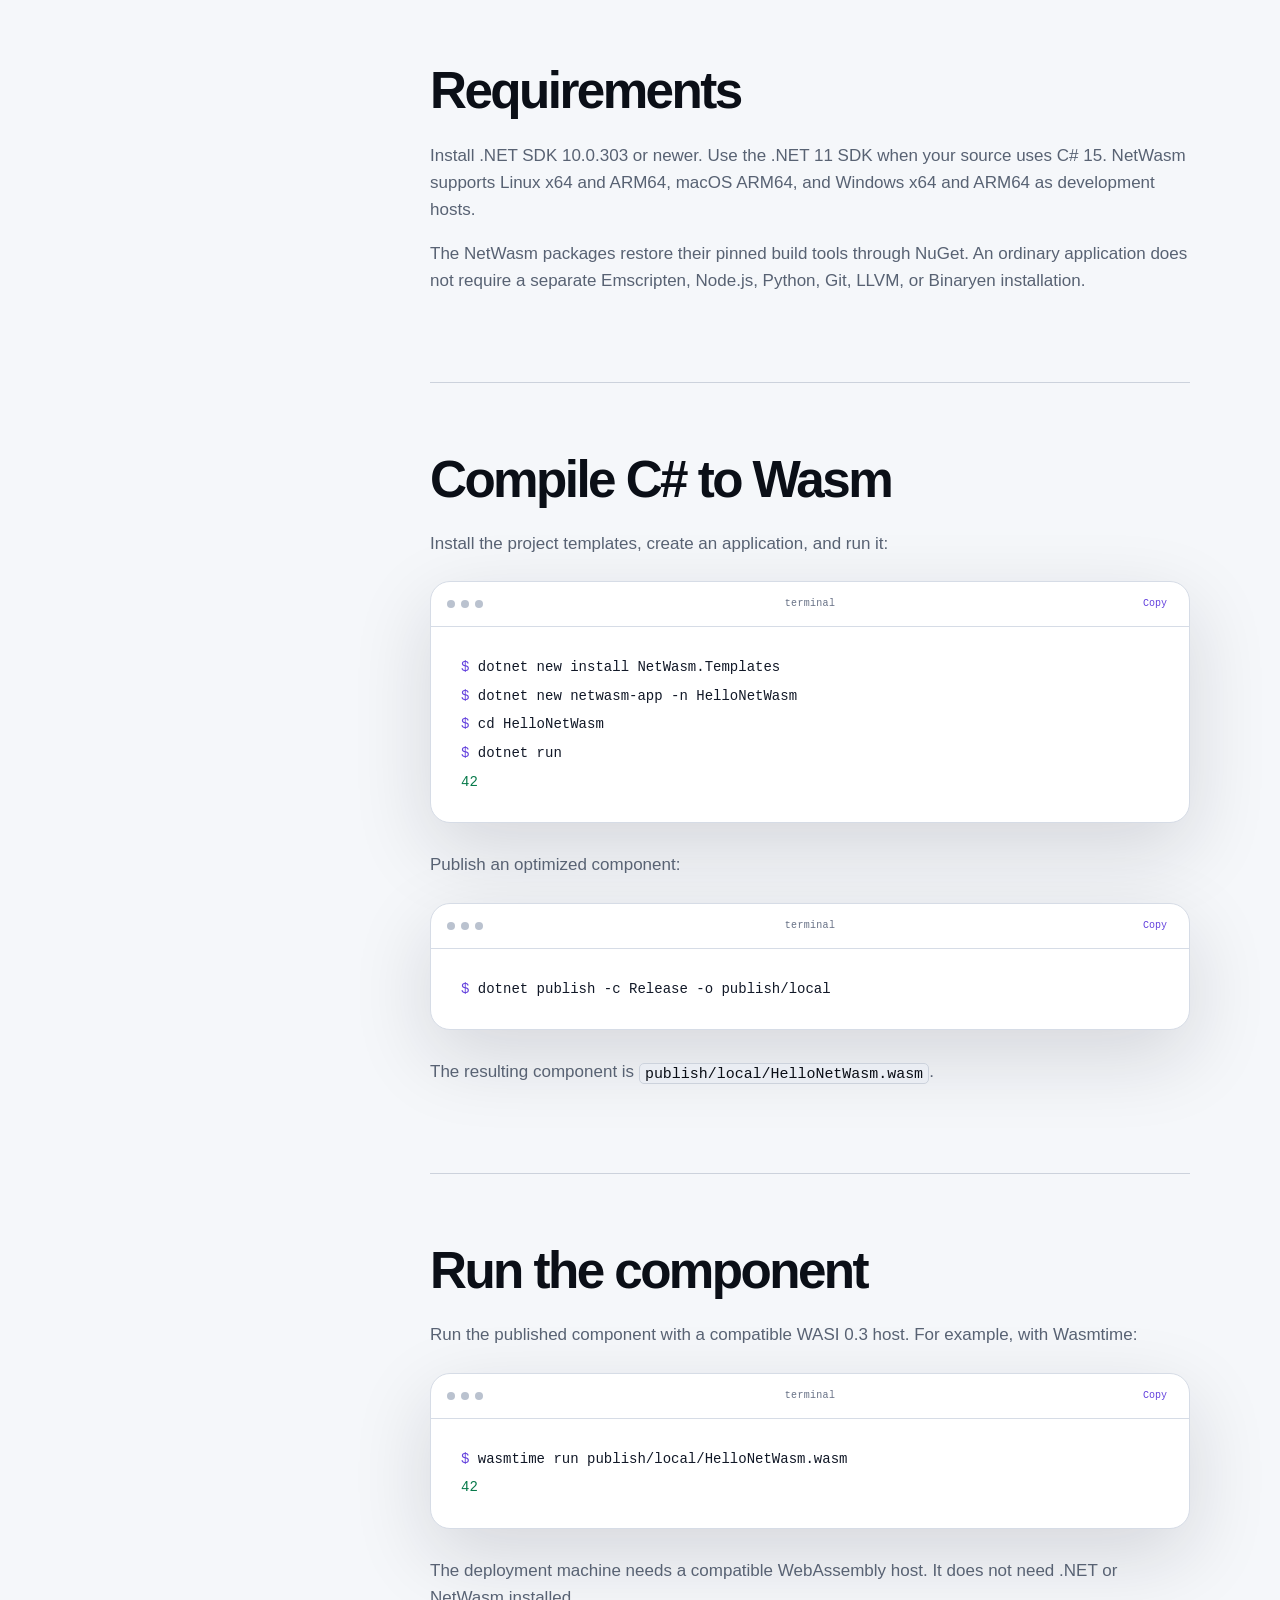
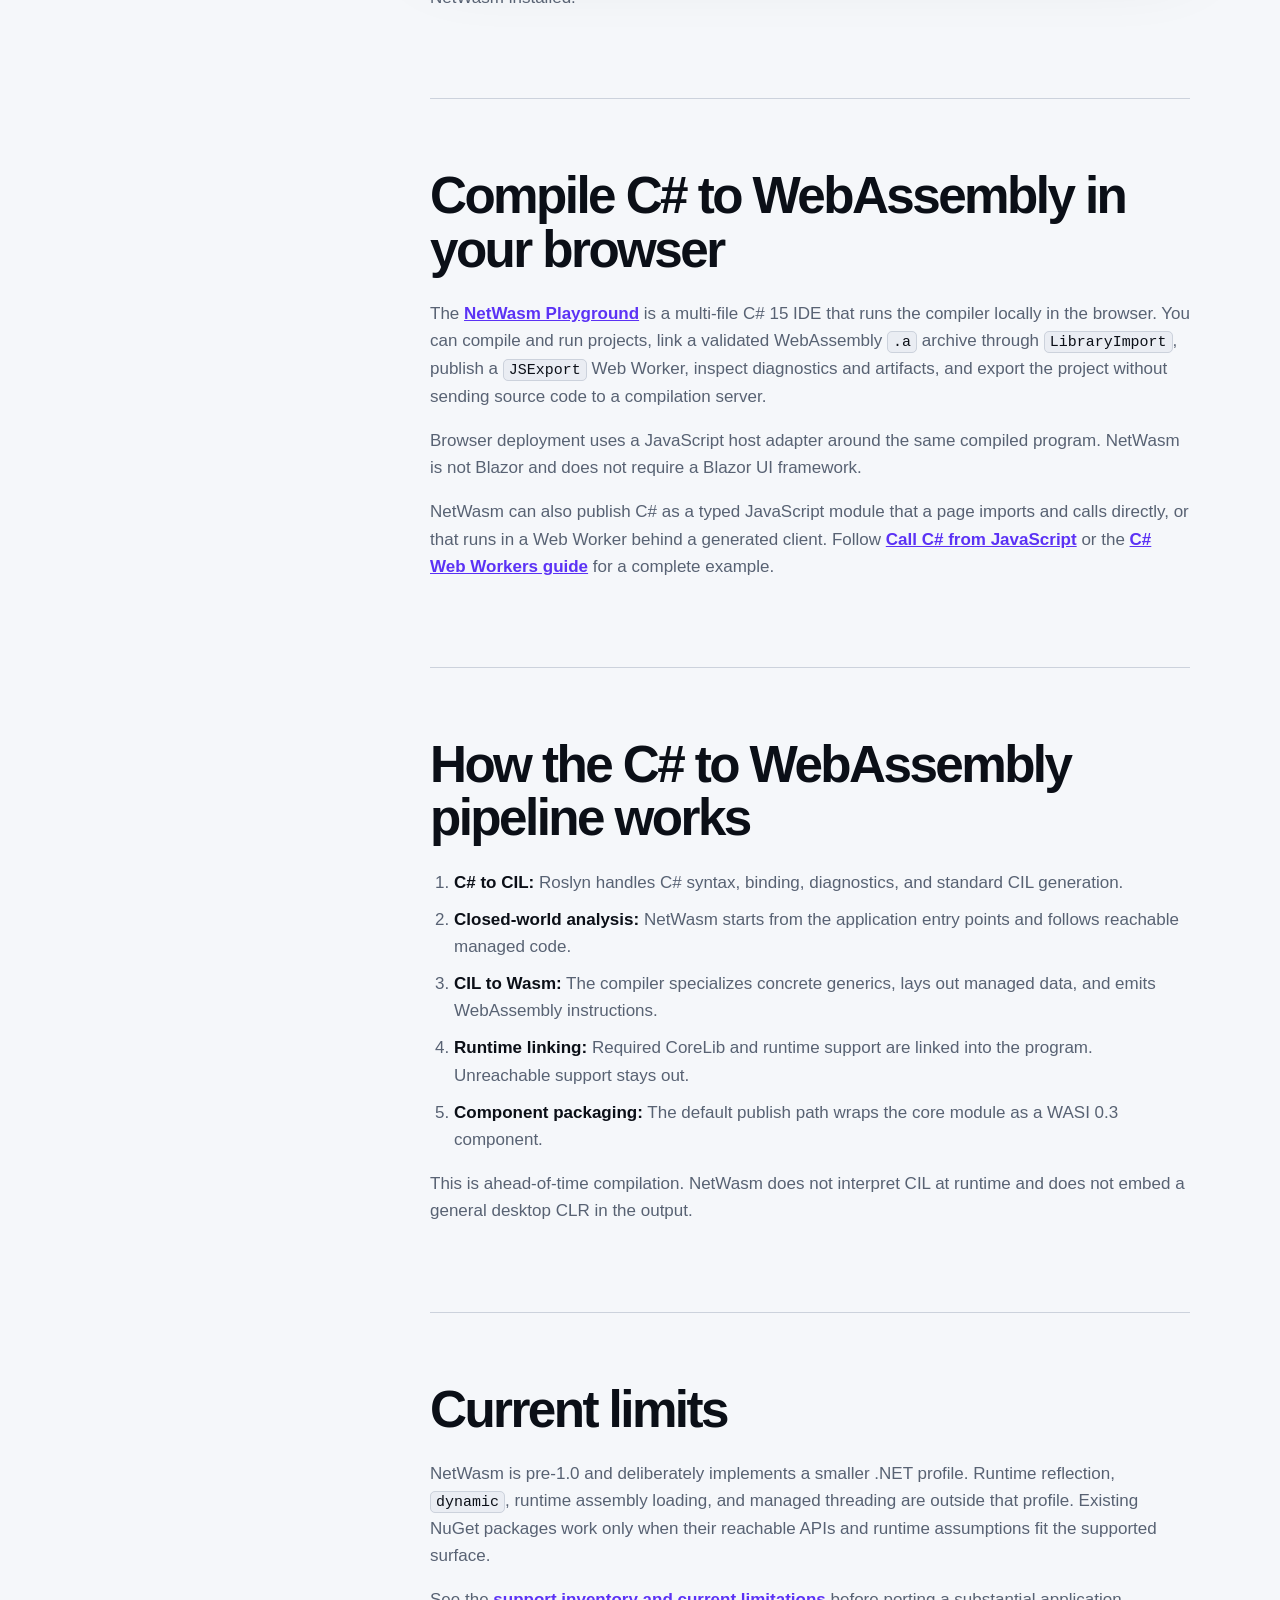
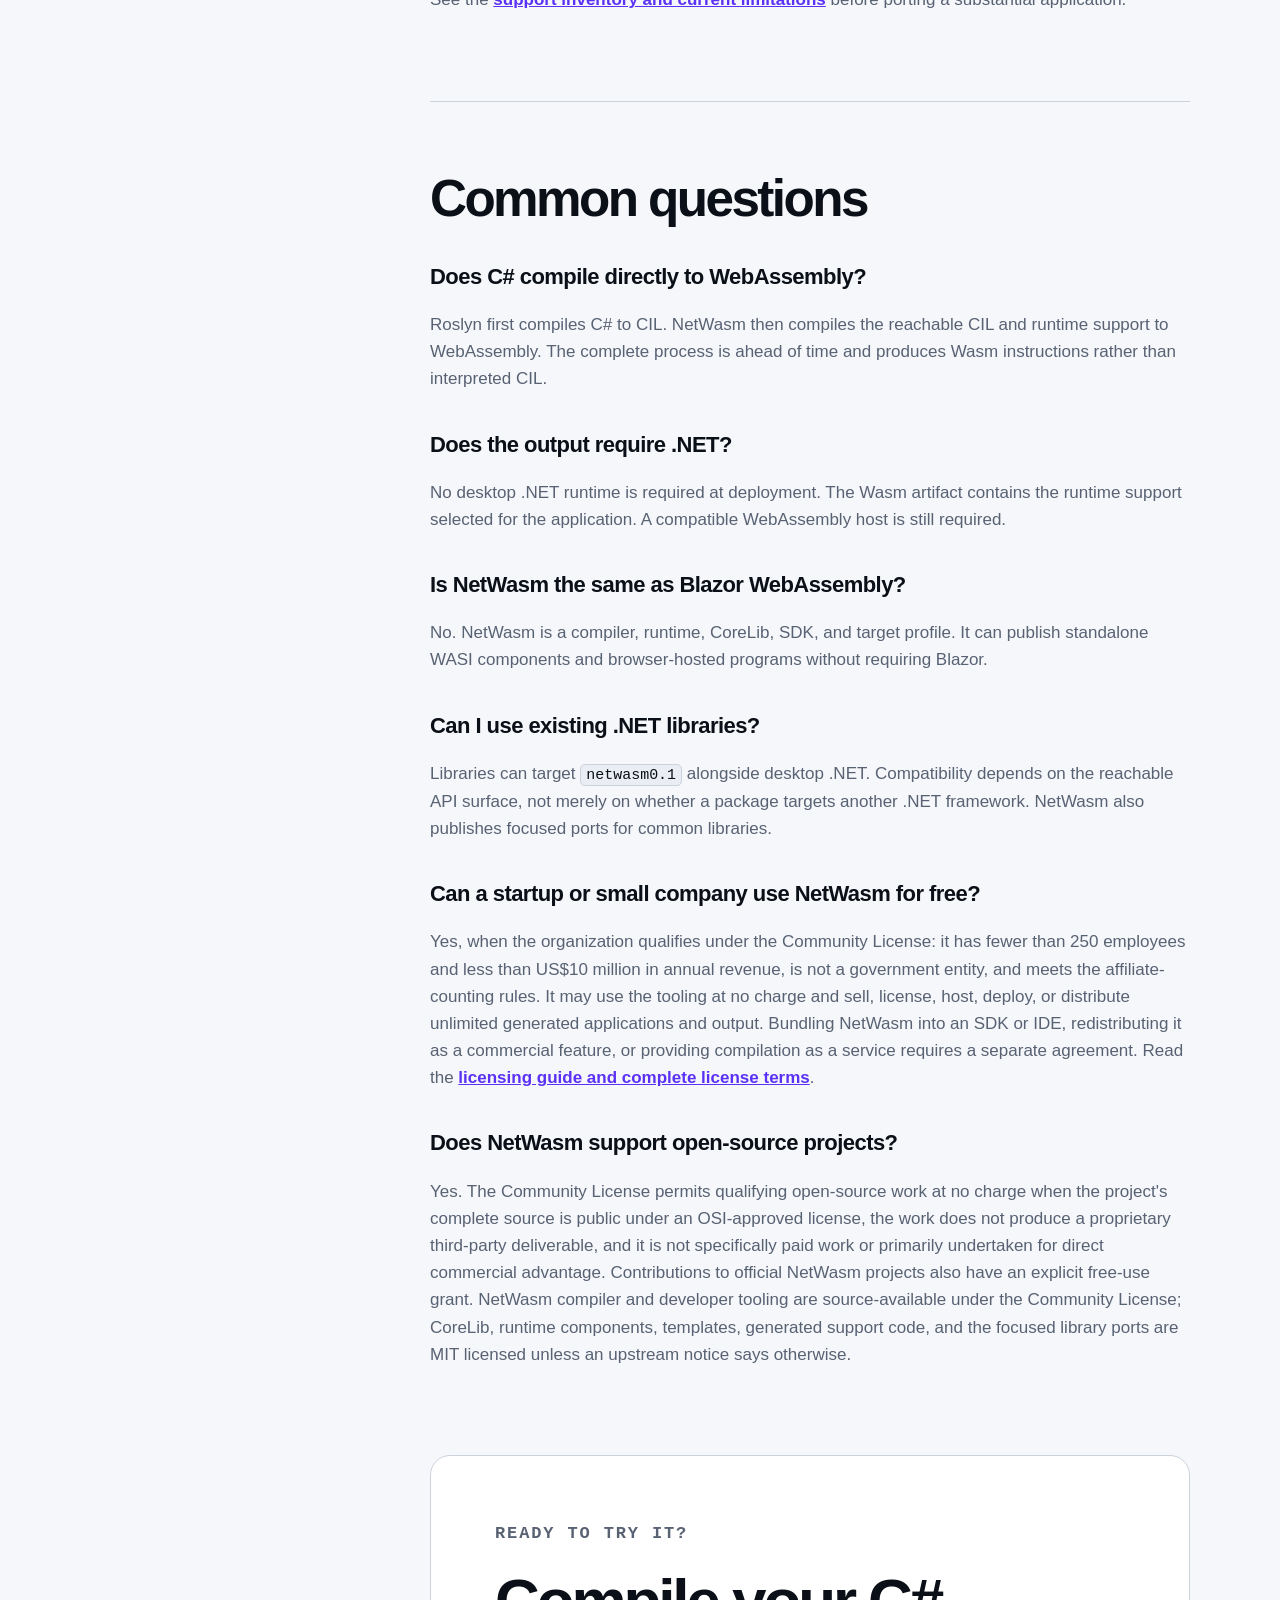
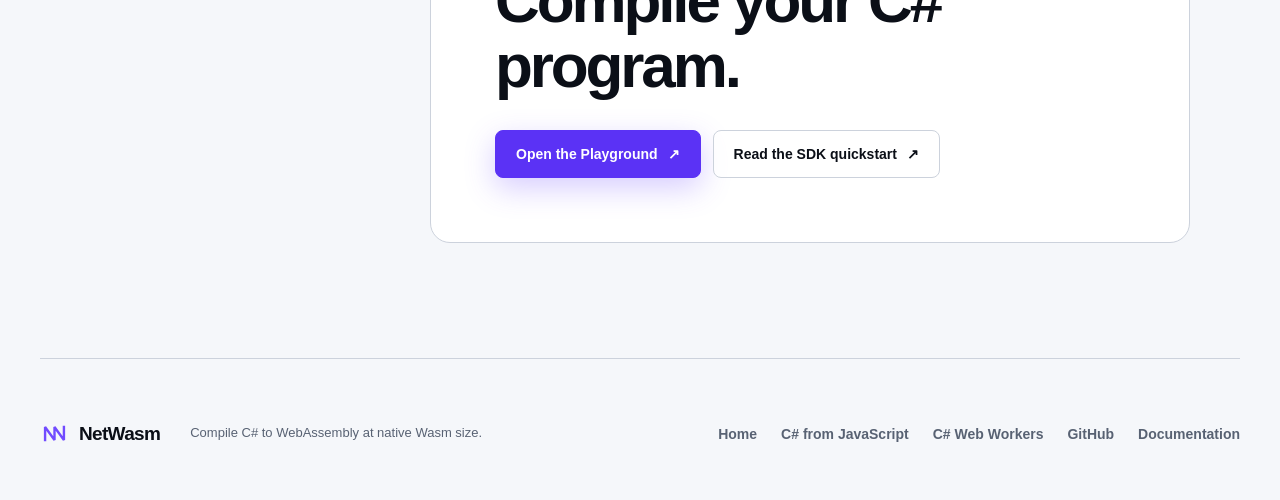
==== commit 3e3b60b6: "NetWasm 0.15.0's print-42 size, 27,583 bytes (11,525 with Brotli-11), on the pages and the social ca" ====
--- a/compile-csharp-to-webassembly/index.html
+++ b/compile-csharp-to-webassembly/index.html
@@ -10,11 +10,11 @@
     <meta property="og:title" content="How to compile C# to WebAssembly with NetWasm">
     <meta property="og:description" content="A complete C# to WebAssembly quickstart using the .NET CLI and NetWasm.">
     <meta property="og:url" content="https://www.netwasm.com/compile-csharp-to-webassembly/">
-    <meta property="og:image" content="https://www.netwasm.com/og-card-wasi03.png">
+    <meta property="og:image" content="https://www.netwasm.com/og-card-27583.png">
     <meta name="twitter:card" content="summary_large_image">
     <meta name="twitter:title" content="How to compile C# to WebAssembly with NetWasm">
     <meta name="twitter:description" content="A complete C# to WebAssembly quickstart using the .NET CLI and NetWasm.">
-    <meta name="twitter:image" content="https://www.netwasm.com/og-card-wasi03.png">
+    <meta name="twitter:image" content="https://www.netwasm.com/og-card-27583.png">
     <link rel="canonical" href="https://www.netwasm.com/compile-csharp-to-webassembly/">
     <link rel="icon" href="../favicon.svg" type="image/svg+xml" sizes="any">
     <link rel="icon" href="../favicon-32.png" type="image/png" sizes="32x32">
@@ -110,7 +110,7 @@
             </ul>
             <div class="guide-callout">
               <strong>Measured baseline</strong>
-              <p>A clean NetWasm Release/Oz build of <code>Console.WriteLine(42)</code> produces a 28,383-byte uncompressed component with the default Compact collector. That includes the C# application, runtime, and precise GC. Read the <a href="https://github.com/zion-sati/NetWasm/blob/main/docs/size-and-methodology.md" target="_blank" rel="noopener noreferrer">reproduction methodology</a>.</p>
+              <p>A clean NetWasm Release/Oz build of <code>Console.WriteLine(42)</code> produces a 27,583-byte uncompressed component with the default Compact collector. That includes the C# application, runtime, and precise GC. Read the <a href="https://github.com/zion-sati/NetWasm/blob/main/docs/size-and-methodology.md" target="_blank" rel="noopener noreferrer">reproduction methodology</a>.</p>
             </div>
           </section>
 
--- a/styles.css
+++ b/styles.css
@@ -313,8 +313,6 @@
 .manifesto p::before { content: "×"; margin-right: 10px; color: var(--accent); font-size: 1.5em; }
 
 .section { width: min(calc(100% - 40px), var(--max)); margin: 0 auto; padding: clamp(90px, 12vw, 160px) 0; }
-.size-comparison { border-bottom: 1px solid var(--line); }
-.size-comparison .section-heading h2 span { color: var(--accent); }
 .comparison-chart {
   display: block;
   overflow: hidden;
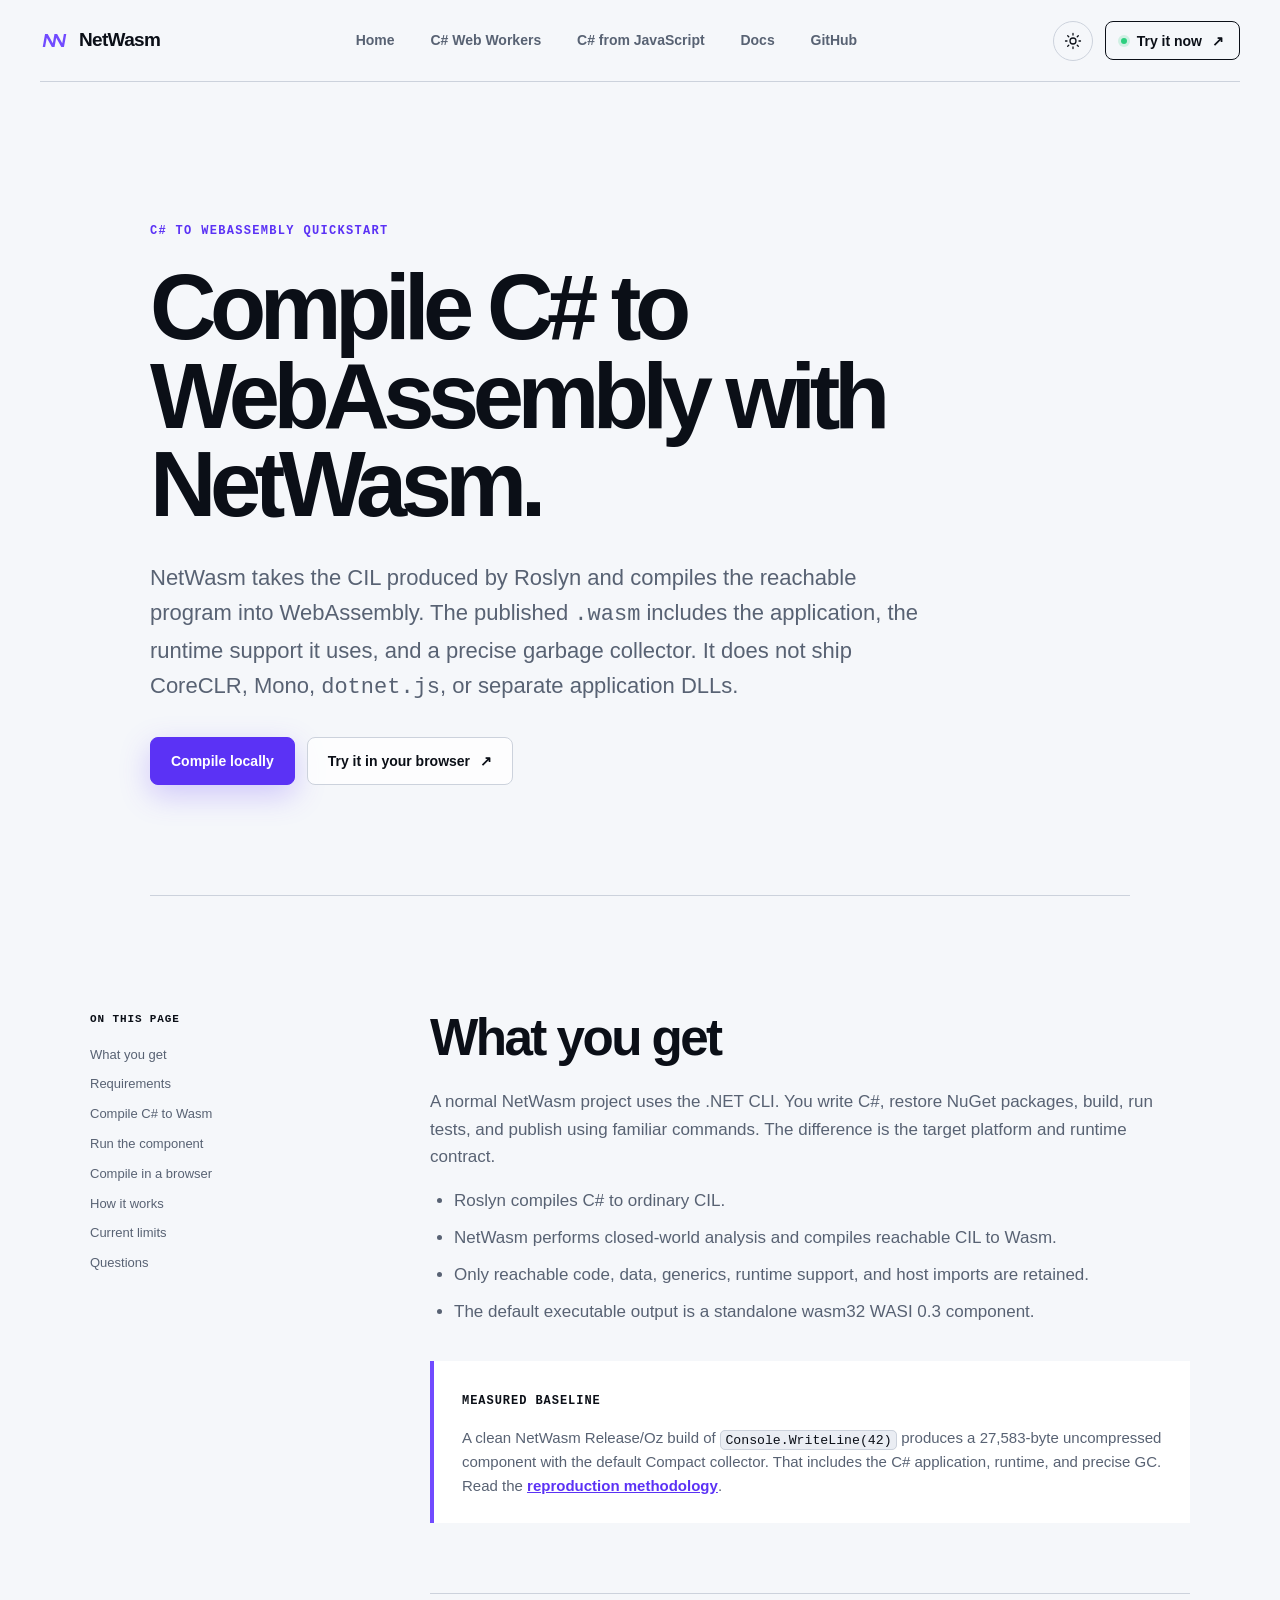
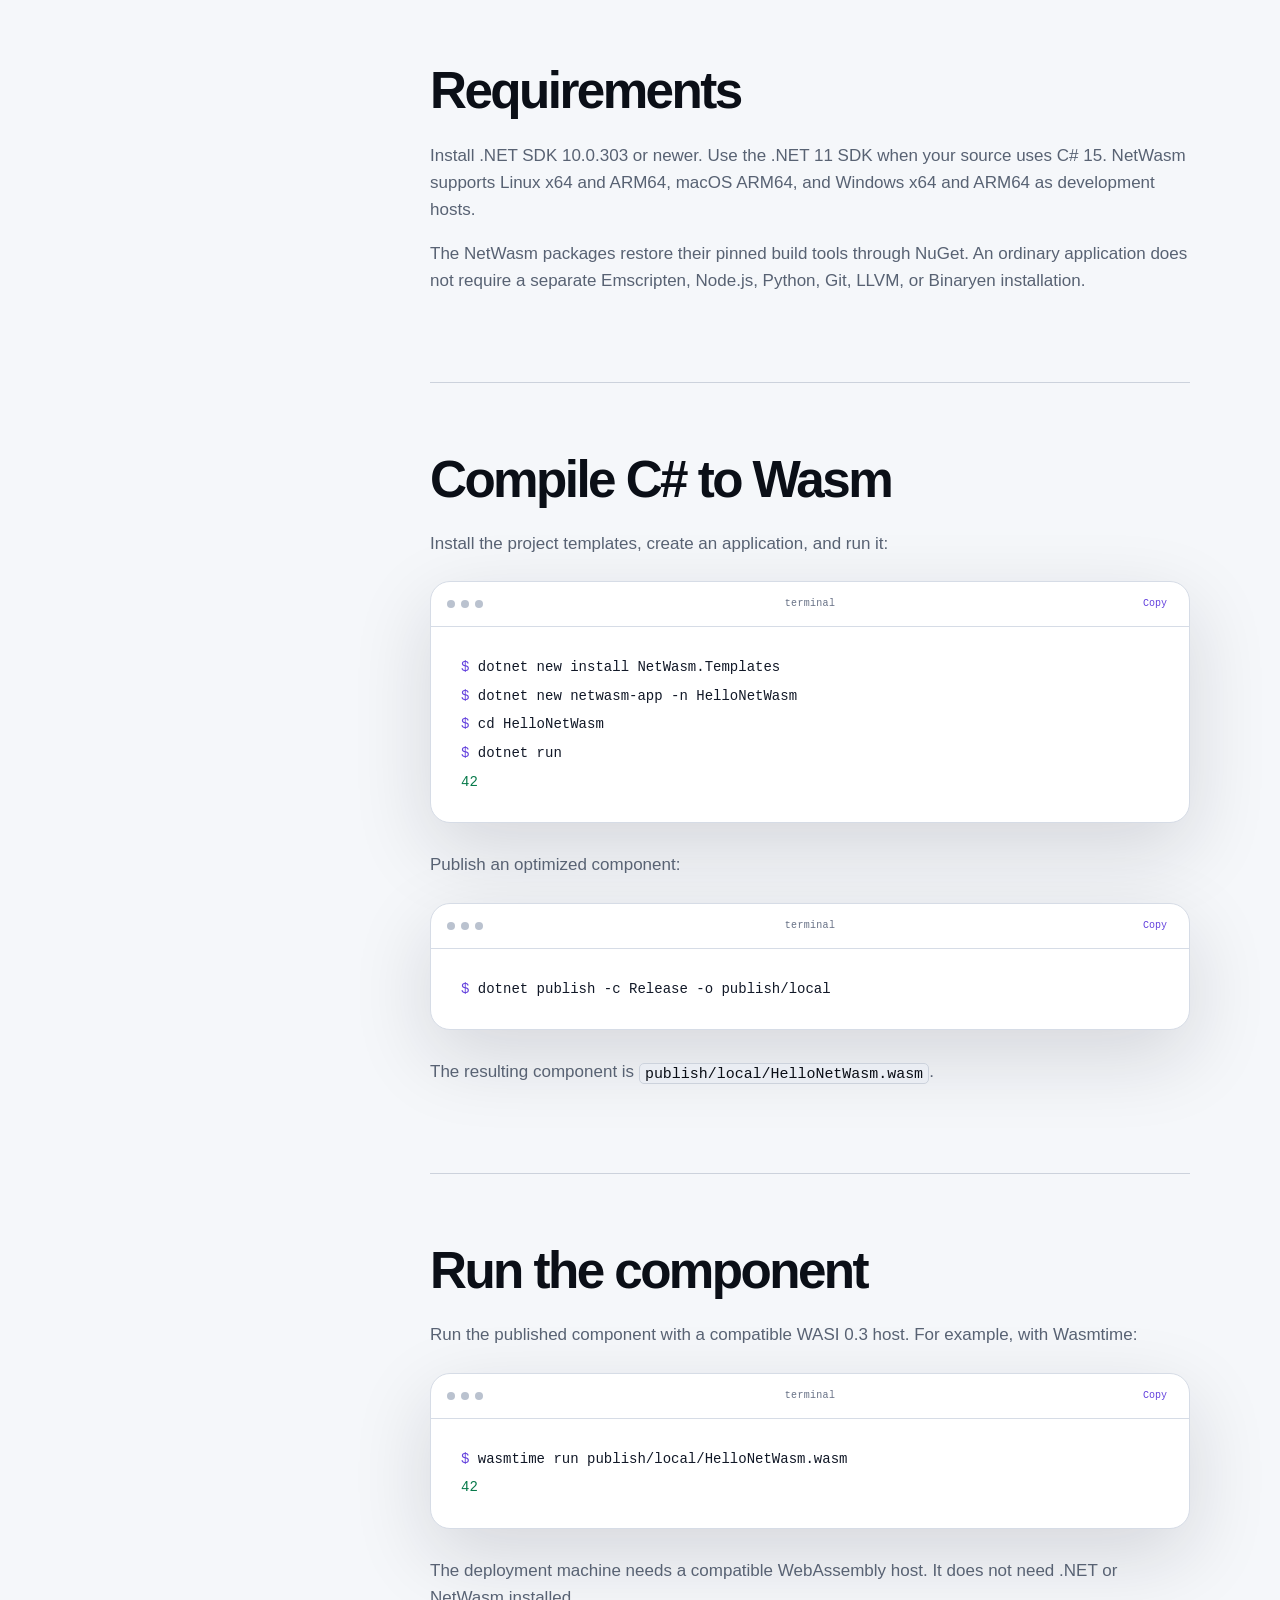
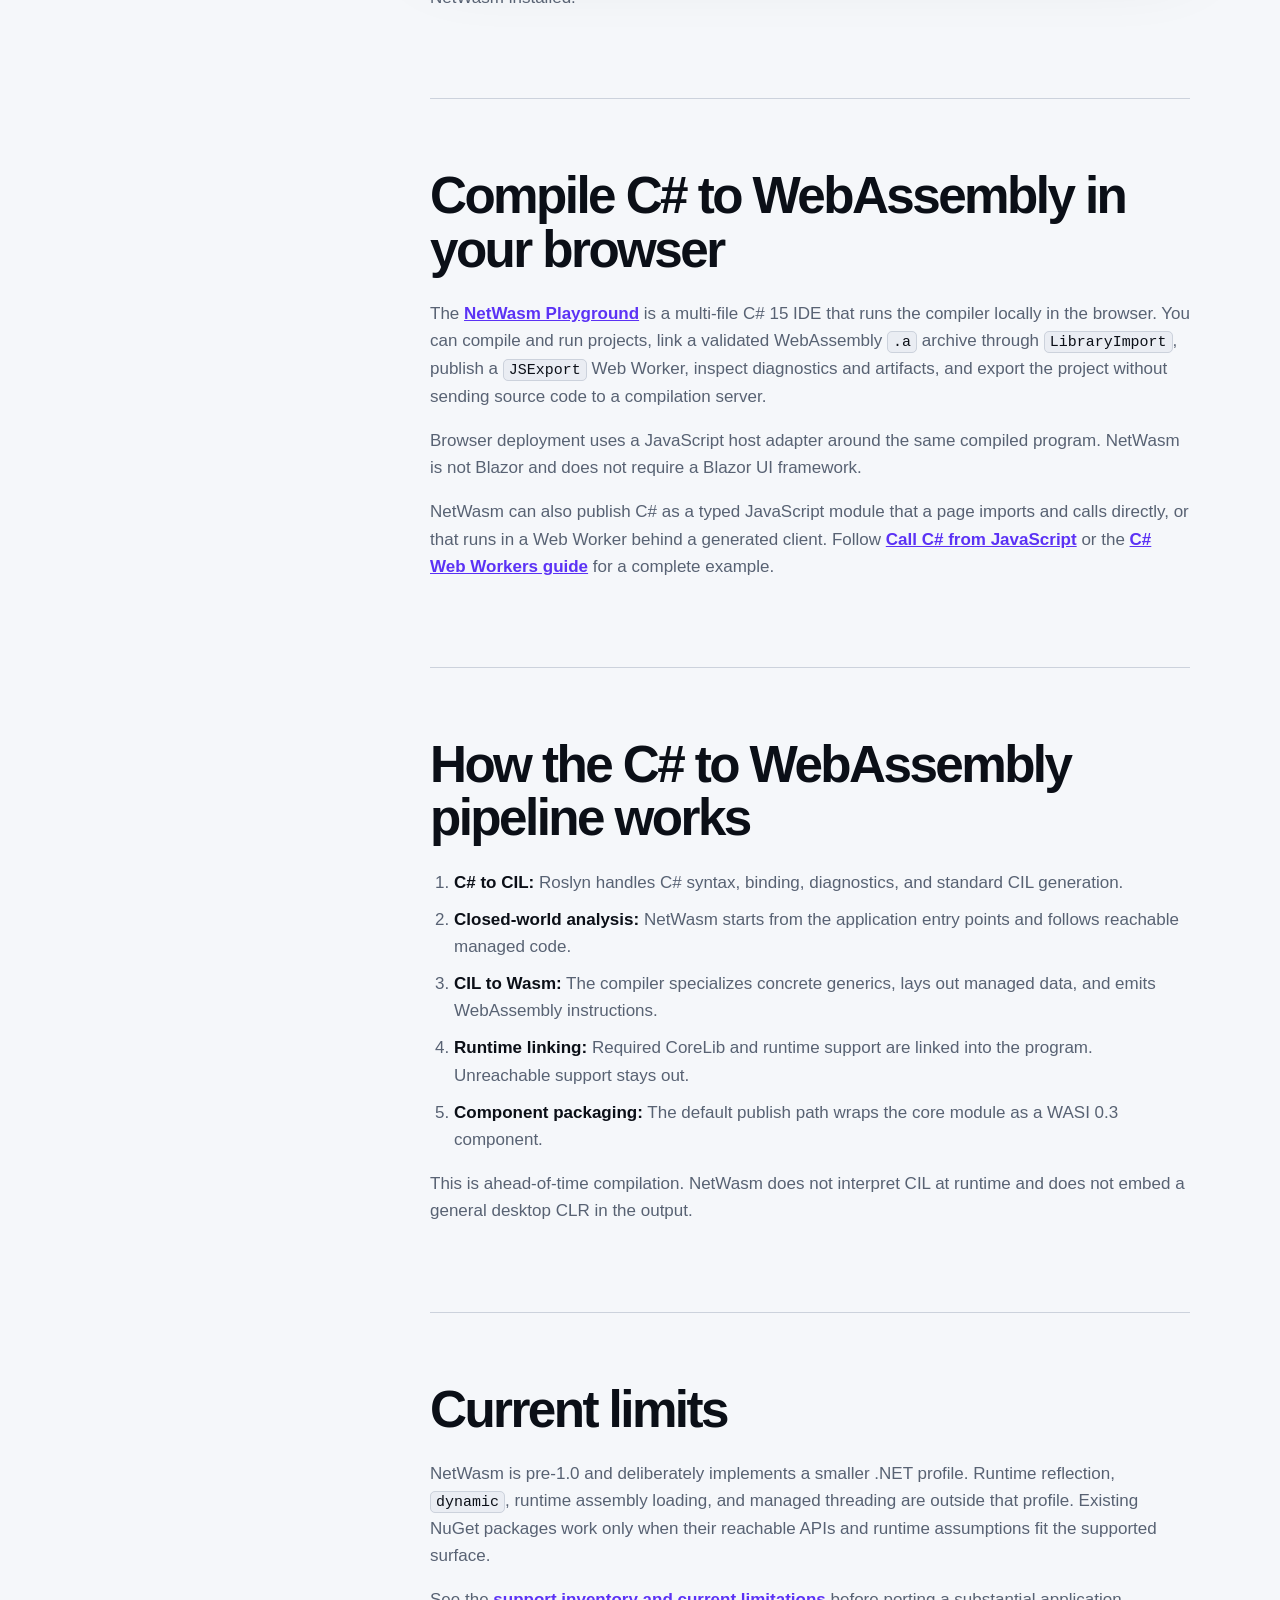
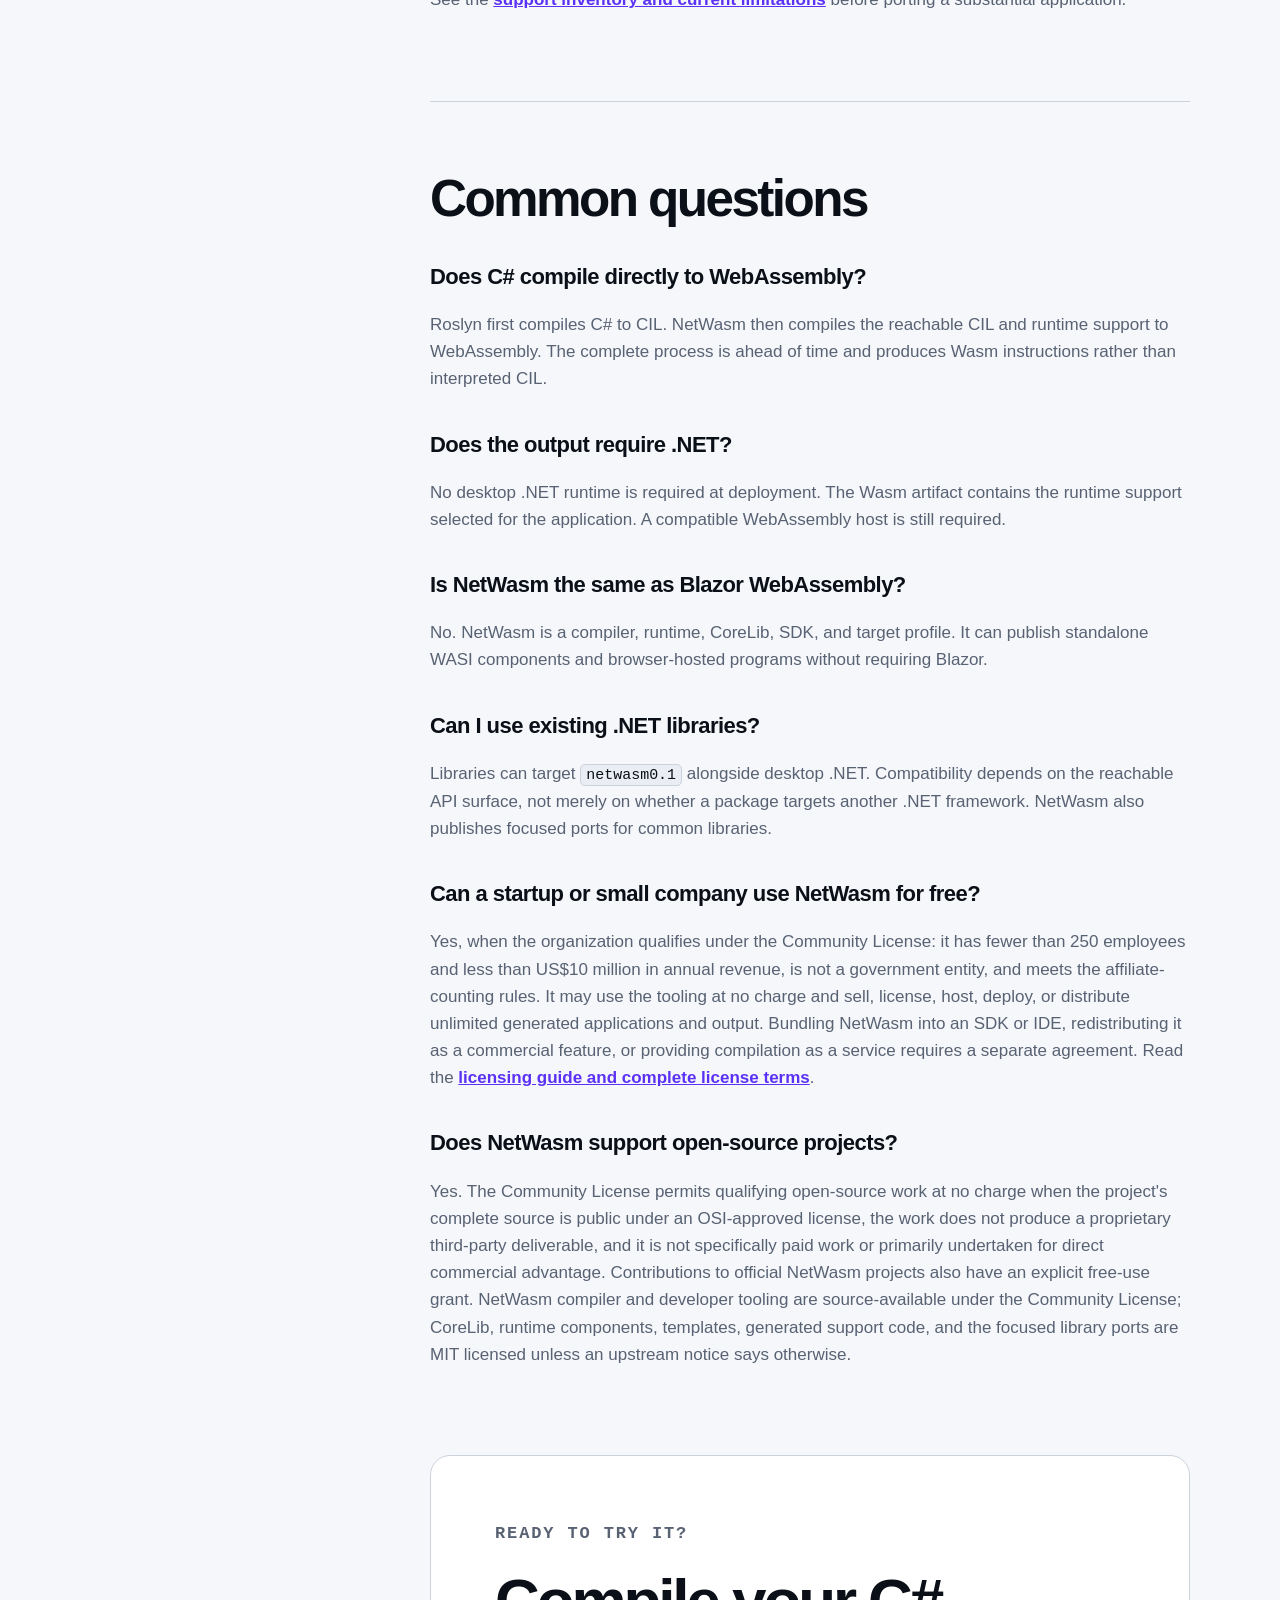
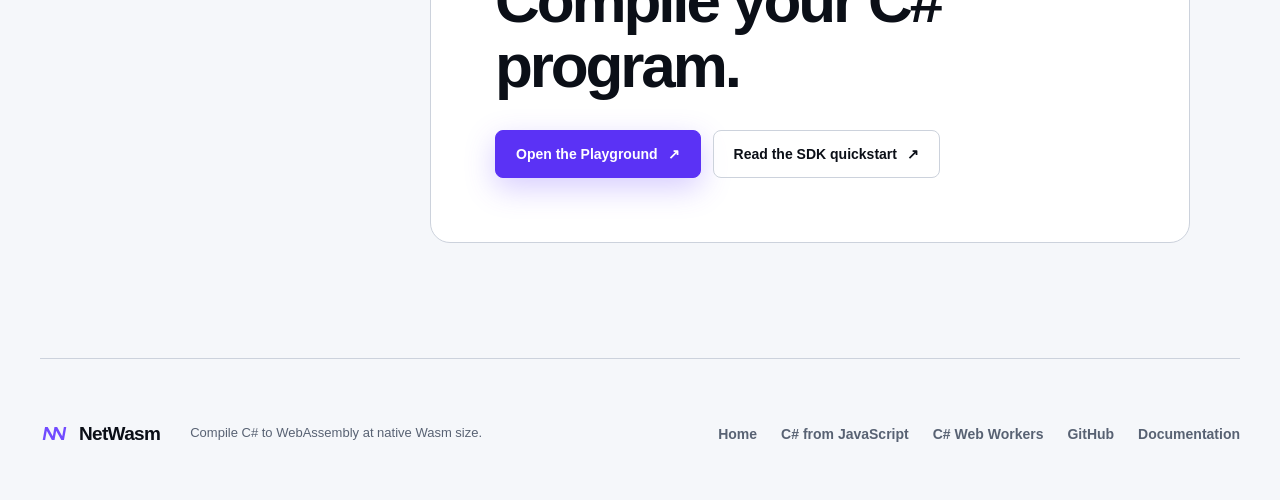
==== commit 3de2a1dc: "Logo: the NW zigzag leaned 10 degrees, with flat-cut ends The favicons, touch icon and header mark t" ====
--- a/compile-csharp-to-webassembly/index.html
+++ b/compile-csharp-to-webassembly/index.html
@@ -16,9 +16,9 @@
     <meta name="twitter:description" content="A complete C# to WebAssembly quickstart using the .NET CLI and NetWasm.">
     <meta name="twitter:image" content="https://www.netwasm.com/og-card-27583.png">
     <link rel="canonical" href="https://www.netwasm.com/compile-csharp-to-webassembly/">
-    <link rel="icon" href="../favicon.svg" type="image/svg+xml" sizes="any">
-    <link rel="icon" href="../favicon-32.png" type="image/png" sizes="32x32">
-    <link rel="apple-touch-icon" href="../apple-touch-icon.png" sizes="180x180">
+    <link rel="icon" href="../favicon-slanted.svg" type="image/svg+xml" sizes="any">
+    <link rel="icon" href="../favicon-slanted-32.png" type="image/png" sizes="32x32">
+    <link rel="apple-touch-icon" href="../apple-touch-icon-slanted.png" sizes="180x180">
     <title>How to compile C# to WebAssembly with NetWasm</title>
     <script type="application/ld+json">
       {
@@ -54,7 +54,7 @@
     <header class="site-header">
       <a class="brand" href="../" aria-label="NetWasm home">
         <svg class="brand-mark" viewBox="0 0 40 40" aria-hidden="true">
-          <path d="M7 29V11l13 18V11l13 18V11"/>
+          <path d="M3.76 29.00 6.94 11.00 10.62 11.00 17.66 23.90 19.94 11.00 23.62 11.00 30.66 23.90 32.94 11.00 36.24 11.00 33.06 29.00 29.38 29.00 22.34 16.10 20.06 29.00 16.38 29.00 9.34 16.10 7.06 29.00Z"/>
         </svg>
         <span>NetWasm</span>
       </a>
@@ -222,7 +222,7 @@
 
     <footer>
       <a class="brand" href="../" aria-label="NetWasm home">
-        <svg class="brand-mark" viewBox="0 0 40 40" aria-hidden="true"><path d="M7 29V11l13 18V11l13 18V11"/></svg>
+        <svg class="brand-mark" viewBox="0 0 40 40" aria-hidden="true"><path d="M3.76 29.00 6.94 11.00 10.62 11.00 17.66 23.90 19.94 11.00 23.62 11.00 30.66 23.90 32.94 11.00 36.24 11.00 33.06 29.00 29.38 29.00 22.34 16.10 20.06 29.00 16.38 29.00 9.34 16.10 7.06 29.00Z"/></svg>
         <span>NetWasm</span>
       </a>
       <p>Compile C# to WebAssembly at native Wasm size.</p>
--- a/styles.css
+++ b/styles.css
@@ -129,11 +129,7 @@
 .brand-mark {
   width: 29px;
   height: 29px;
-  fill: none;
-  stroke: var(--accent);
-  stroke-width: 3.3;
-  stroke-linecap: square;
-  stroke-linejoin: bevel;
+  fill: var(--accent);
 }
 .site-header nav { display: flex; gap: clamp(18px, 2.8vw, 38px); }
 .site-header nav a, .footer-links a {
